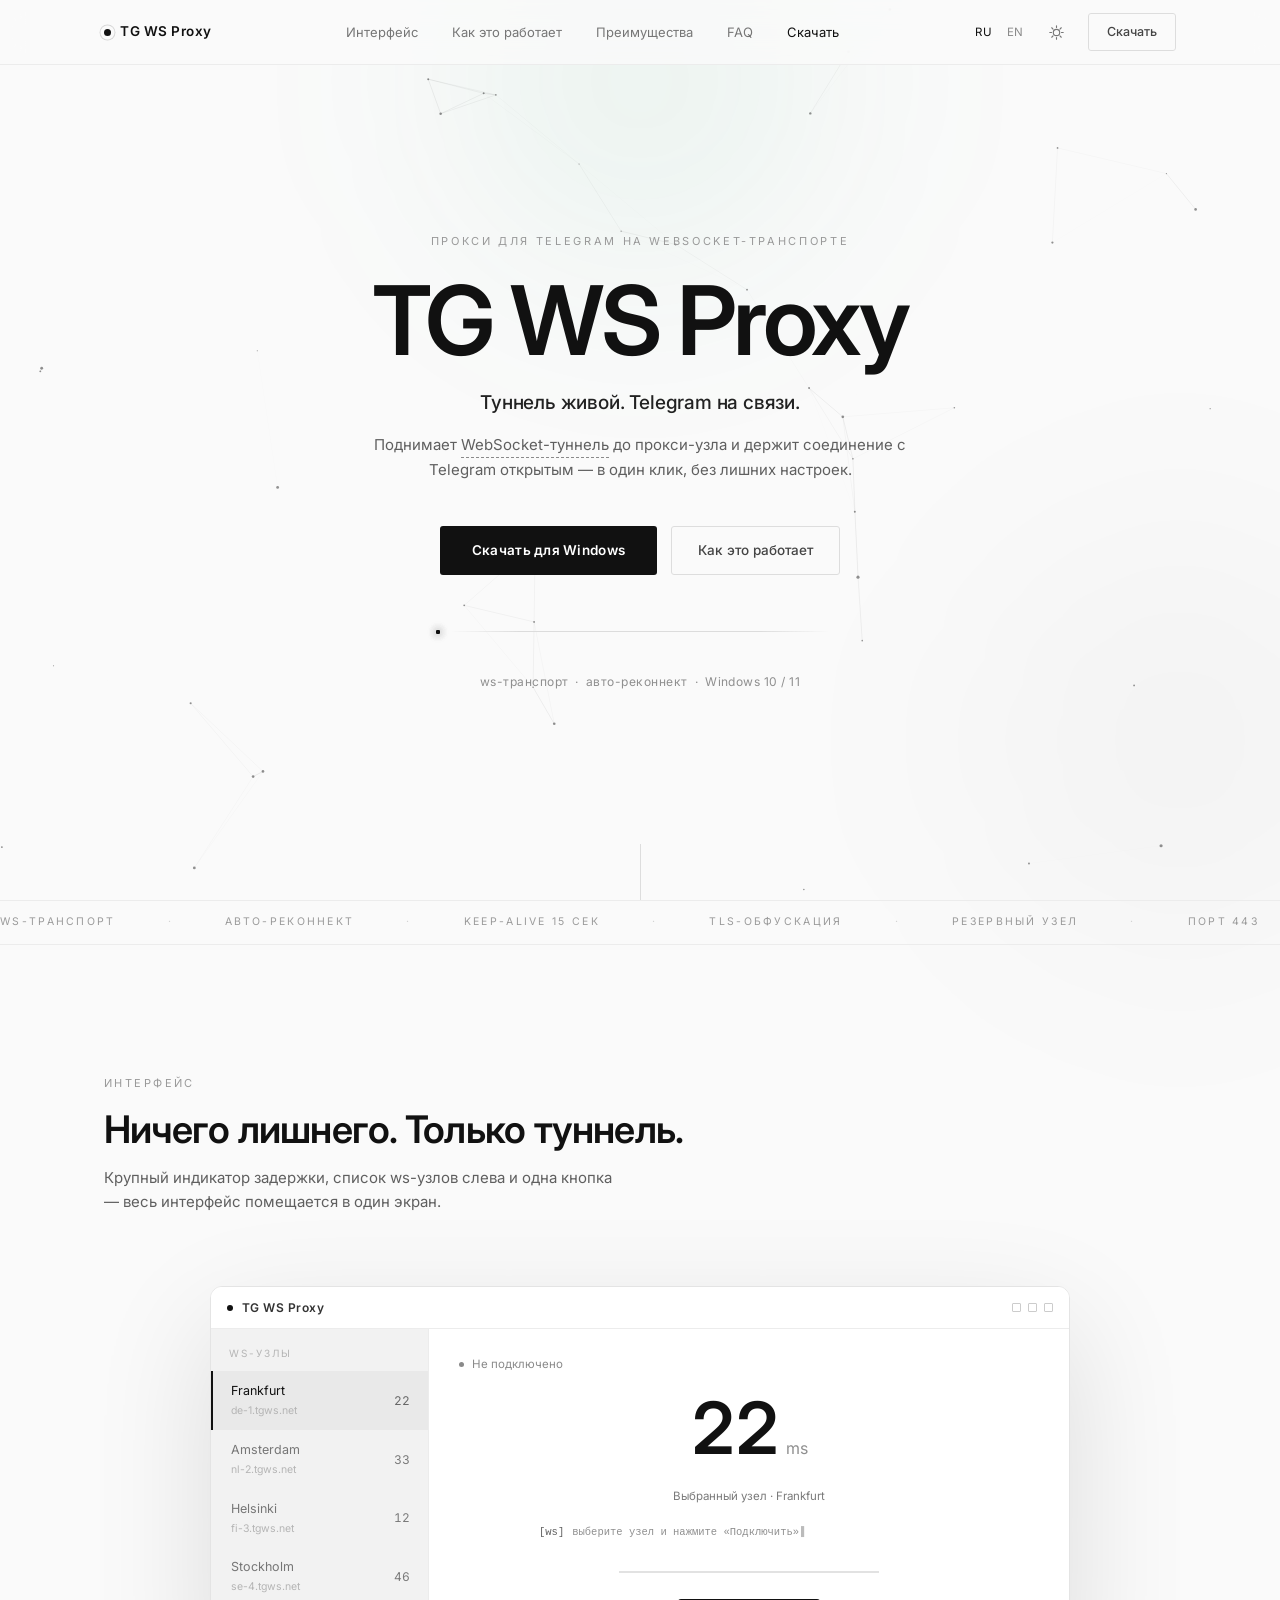
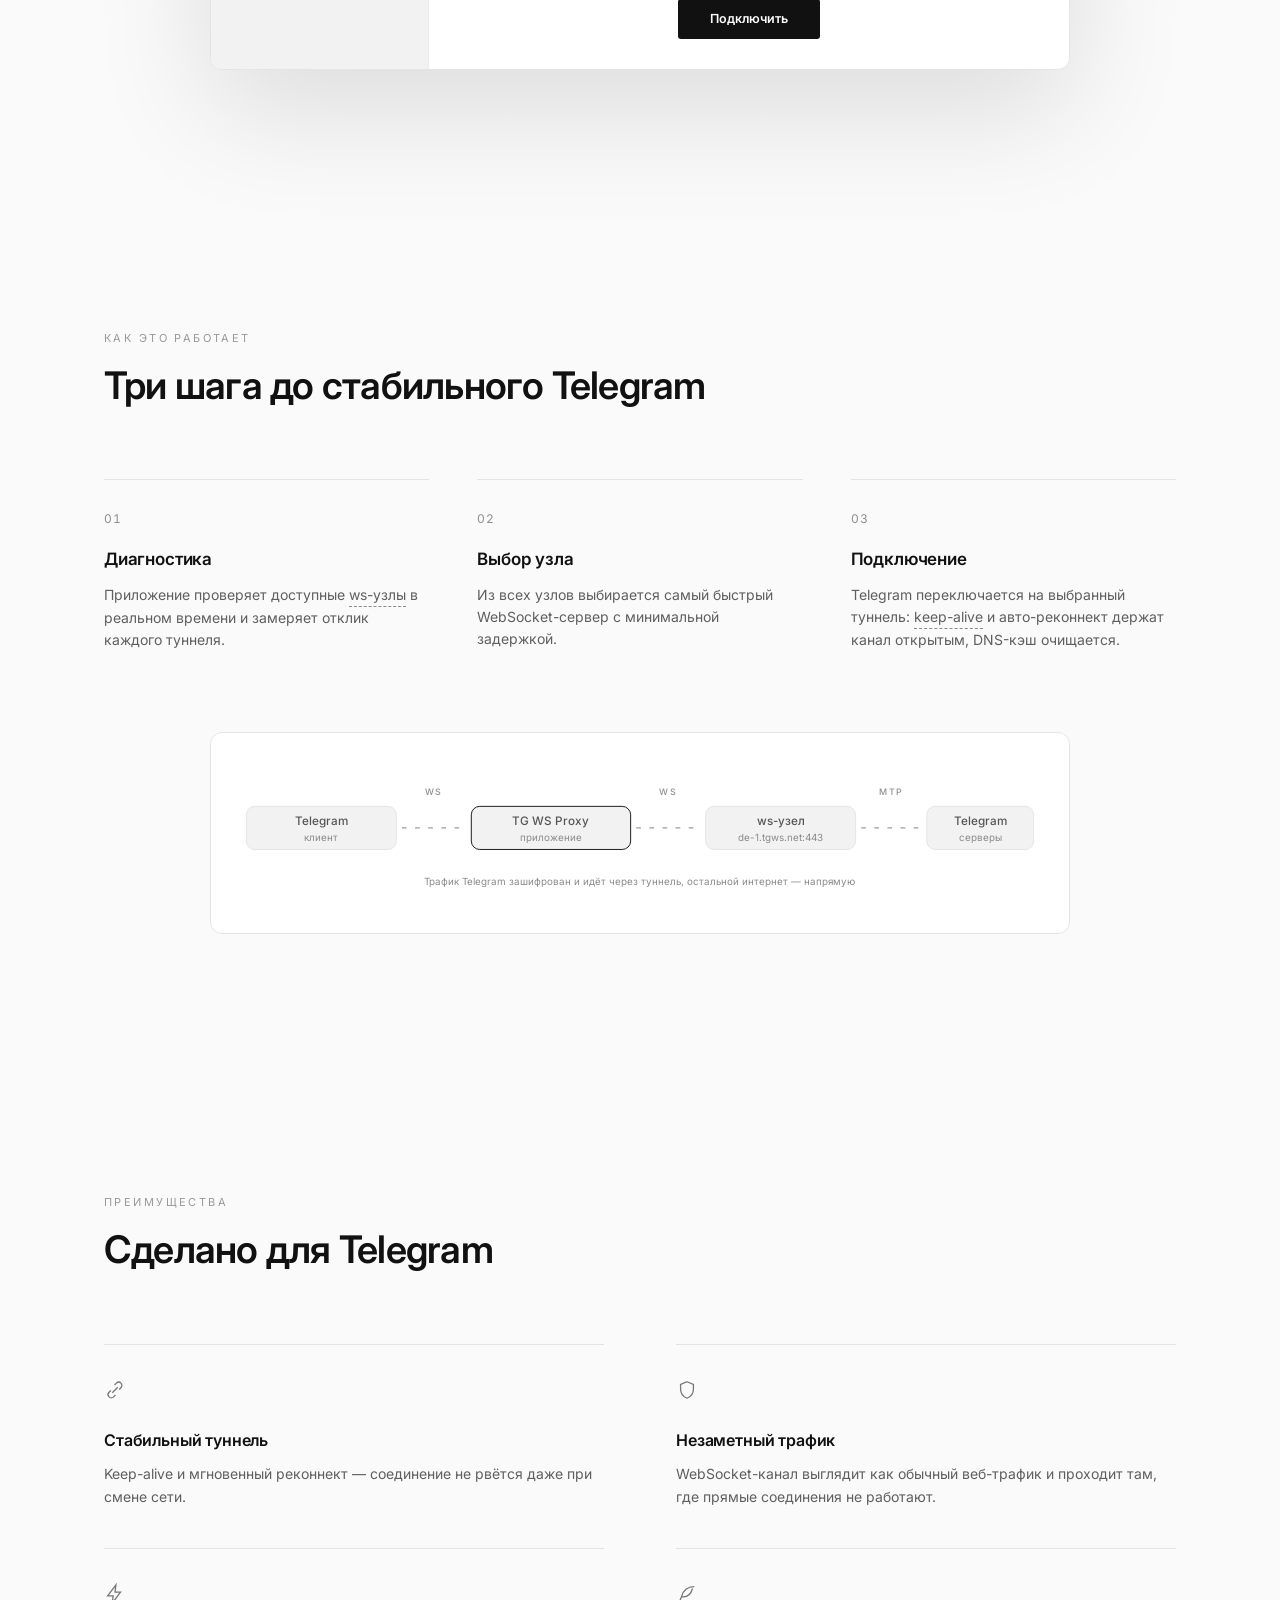
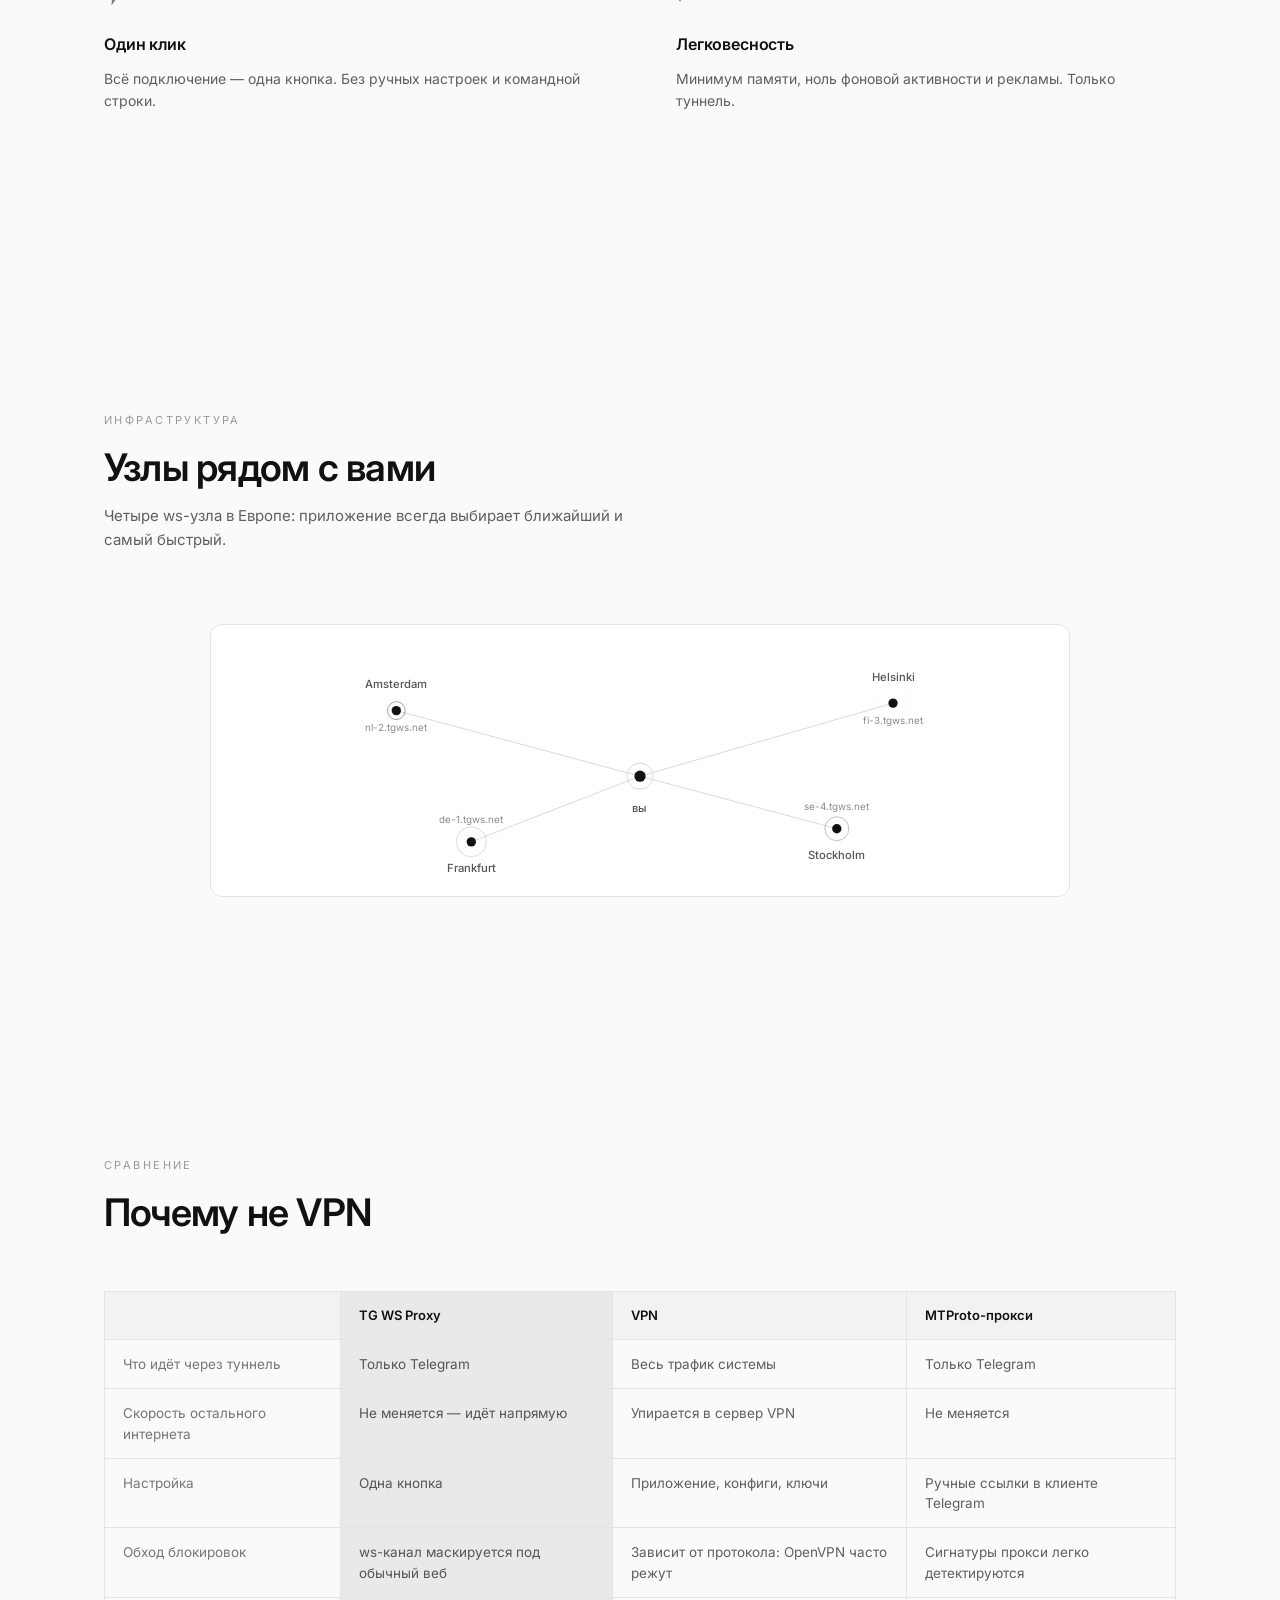
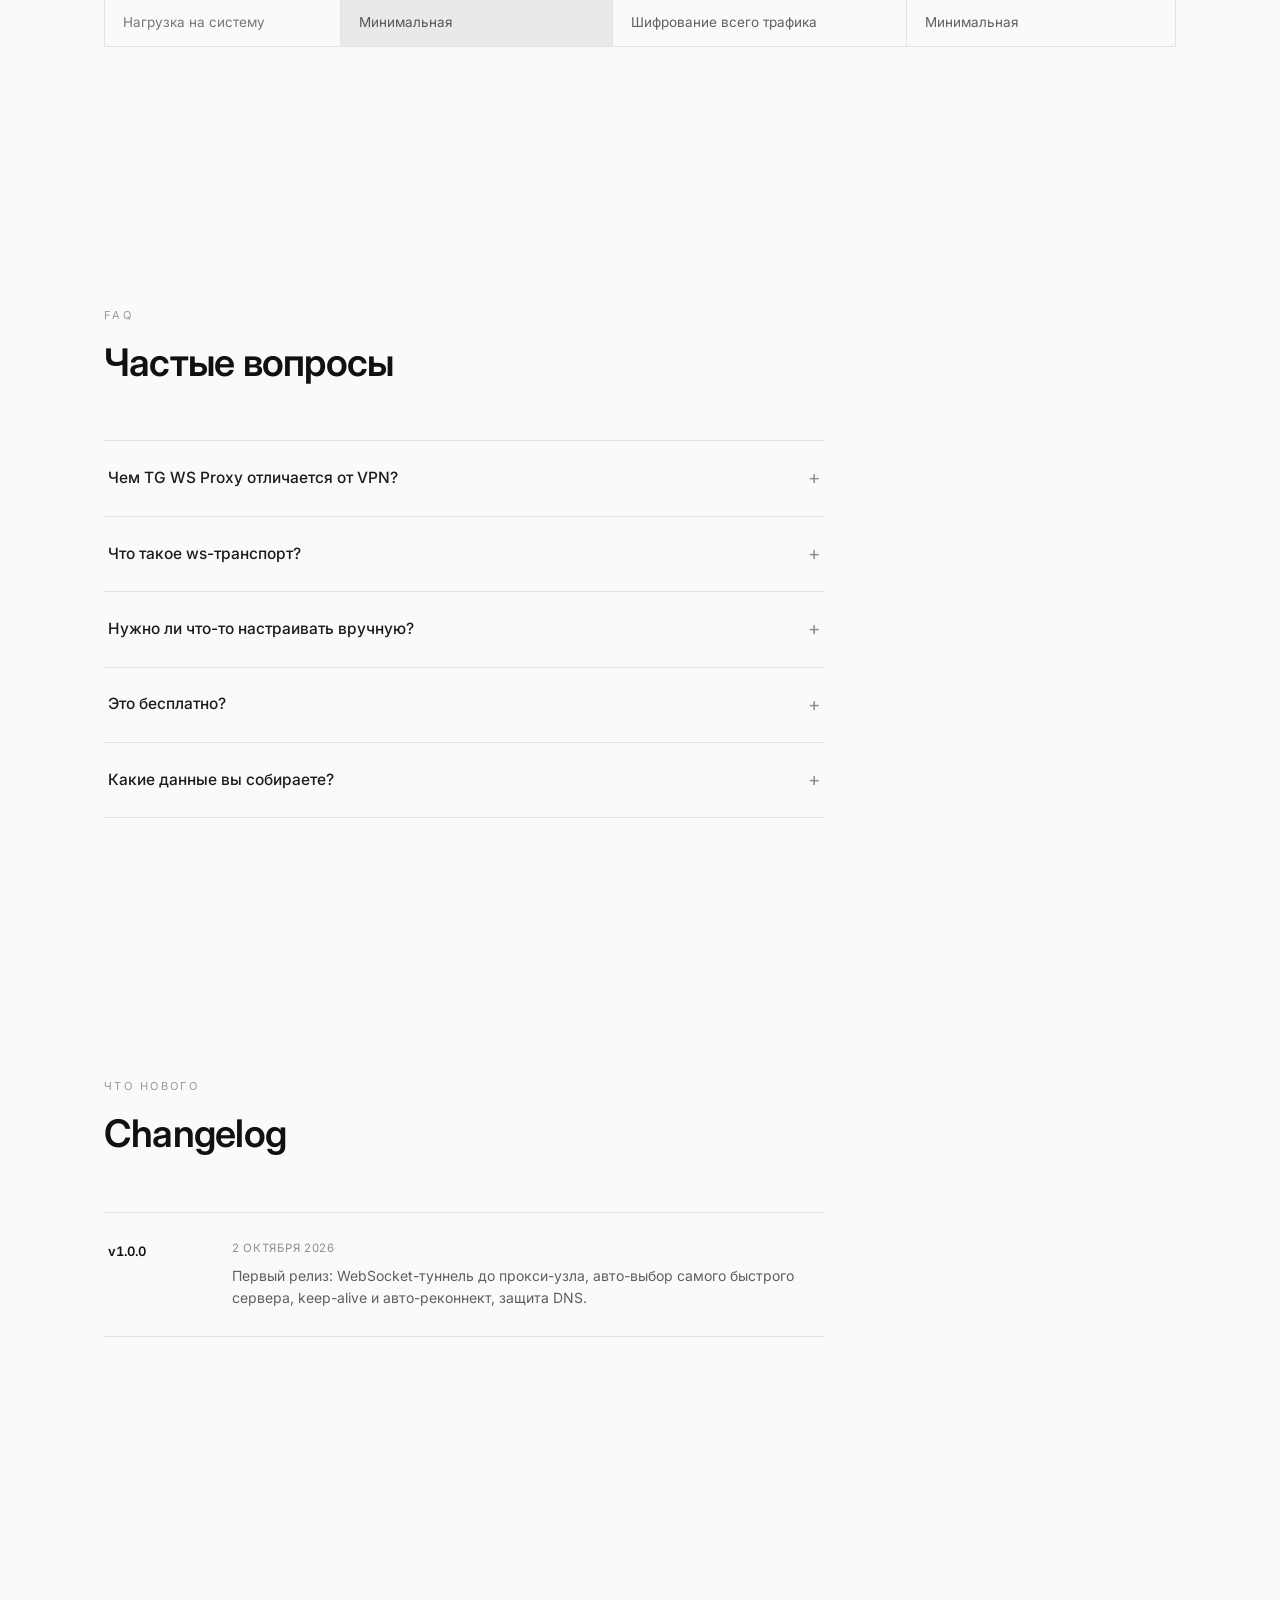
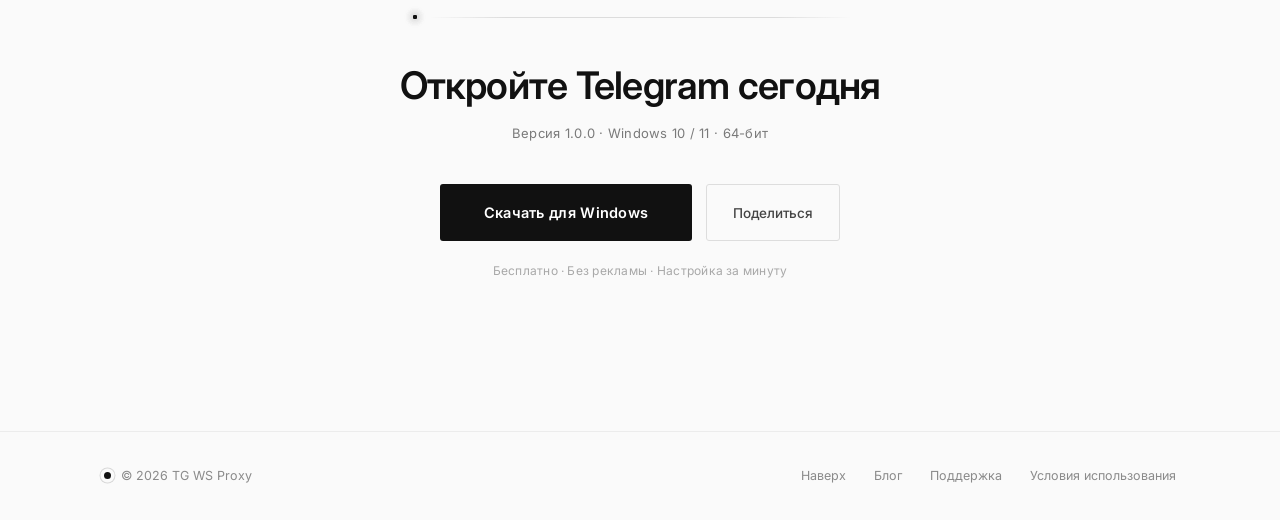
==== index.html @ f6039510 "SEO: верификация Яндекса (yandex-verification)" ====
<!doctype html>
<html lang="ru" data-sw="./sw.js">
<head>
  <meta charset="utf-8">
  <meta name="viewport" content="width=device-width, initial-scale=1">
  <title>TG WS Proxy — Telegram через WebSocket-туннель</title>
  <meta name="description" content="TG WS Proxy подключает Telegram через быстрый WebSocket-туннель: авто-реконнект, TLS-обфускация, без логов и рекламы. Бесплатно. Windows 10/11.">
  <meta name="robots" content="index, follow, max-image-preview:large">
  <meta name="theme-color" content="#000000">
  <meta name="color-scheme" content="dark">
  <!-- Верификация поисковиков: вставьте коды из кабинетов вебмастера и раскомментируйте
       Яндекс    https://webmaster.yandex.ru
       Google    https://search.google.com/search-console
       Bing      https://www.bing.com/webmasters
       Mail.ru   https://webmaster.mail.ru
       Baidu     https://ziyuan.baidu.com
       Naver     https://searchadvisor.naver.com -->
  <meta name="yandex-verification" content="8bb18a4600611eff">
  <!-- <meta name="google-site-verification" content="КОД_GOOGLE"> -->
  <!-- <meta name="msvalidate.01" content="КОД_BING"> -->
  <!-- <meta name="mailru-verification" content="КОД_MAILRU"> -->
  <!-- <meta name="baidu-site-verification" content="КОД_BAIDU"> -->
  <!-- <meta name="naver-site-verification" content="КОД_NAVER"> -->
  <!-- GitHub-репозиторий вида "user/repo" для живого бейджа версии -->
  <meta name="tgws:repo" content="">

  <link rel="canonical" href="https://vehrbyzzzz.github.io/tg-ws-proxy-site/">
  <link rel="alternate" hreflang="ru" href="https://vehrbyzzzz.github.io/tg-ws-proxy-site/">
  <link rel="alternate" hreflang="en" href="https://vehrbyzzzz.github.io/tg-ws-proxy-site/en/">
  <link rel="alternate" hreflang="x-default" href="https://vehrbyzzzz.github.io/tg-ws-proxy-site/">
  <meta property="og:url" content="https://vehrbyzzzz.github.io/tg-ws-proxy-site/">
  <meta property="og:image" content="https://vehrbyzzzz.github.io/tg-ws-proxy-site/og-image.png">

  <meta property="og:type" content="website">
  <meta property="og:site_name" content="TG WS Proxy">
  <meta property="og:title" content="TG WS Proxy — Telegram через WebSocket-туннель">
  <meta property="og:description" content="Поднимает WebSocket-туннель до прокси-узла и держит соединение с Telegram открытым — в один клик, без лишних настроек.">
  <meta property="og:image" content="og-image.png">
  <meta property="og:locale" content="ru_RU">
  <meta name="twitter:card" content="summary_large_image">
  <meta name="twitter:title" content="TG WS Proxy — Telegram через WebSocket-туннель">
  <meta name="twitter:description" content="Стабильный доступ к Telegram через ws-туннель. Один клик, Windows 10/11.">
  <meta name="twitter:image" content="og-image.png">
  <link rel="manifest" href="manifest.webmanifest">

  <script>
  try {
    var t = localStorage.getItem('tgws-theme');
    if (t === 'light' || (!t && matchMedia('(prefers-color-scheme: light)').matches)) {
      document.documentElement.dataset.theme = 'light';
      document.querySelector('meta[name="theme-color"]').setAttribute('content', '#fafafa');
    }
  } catch (e) {}
  </script>

  <script type="application/ld+json">
  {
    "@context": "https://schema.org",
    "@type": "SoftwareApplication",
    "name": "TG WS Proxy",
    "operatingSystem": "Windows 10, Windows 11",
    "applicationCategory": "SecurityApplication",
    "softwareVersion": "1.0.0",
    "description": "Подключает Telegram через быстрый WebSocket-туннель и держит соединение открытым. Один клик, без настроек и рекламы.",
    "offers": { "@type": "Offer", "price": "0", "priceCurrency": "USD" }
  }
  </script>

  <script type="application/ld+json">
  {
    "@context": "https://schema.org",
    "@type": "FAQPage",
    "mainEntity": [
      {
        "@type": "Question",
        "name": "Чем TG WS Proxy отличается от VPN?",
        "acceptedAnswer": { "@type": "Answer", "text": "Проксируется только трафик Telegram — весь остальной интернет идёт напрямую. Это быстрее, легче для системы и не требует прав администратора." }
      },
      {
        "@type": "Question",
        "name": "Что такое ws-транспорт?",
        "acceptedAnswer": { "@type": "Answer", "text": "Telegram общается с прокси через WebSocket — тот же протокол, что и у обычных сайтов. Канал сложно отличить от веб-трафика, поэтому он работает там, где прямые соединения обрываются." }
      },
      {
        "@type": "Question",
        "name": "Нужно ли что-то настраивать вручную?",
        "acceptedAnswer": { "@type": "Answer", "text": "Нет. Приложение само проверяет ws-узлы, выбирает самый быстрый туннель и подключается одной кнопкой." }
      },
      {
        "@type": "Question",
        "name": "Это бесплатно?",
        "acceptedAnswer": { "@type": "Answer", "text": "Да. Версия 1.0.0 полностью бесплатна — без рекламы, подписок и ограничений по трафику." }
      },
      {
        "@type": "Question",
        "name": "Какие данные вы собираете?",
        "acceptedAnswer": { "@type": "Answer", "text": "Никаких. Серверы не ведут логи обращений, а все настройки хранятся только на вашем компьютере." }
      }
    ]
  }
  </script>
  <link rel="icon" type="image/svg+xml" href="favicon.svg">
  <link rel="icon" type="image/png" sizes="32x32" href="favicon-32.png">
  <link rel="apple-touch-icon" href="apple-touch-icon.png">
  <link rel="preconnect" href="https://fonts.googleapis.com">
  <link rel="preconnect" href="https://fonts.gstatic.com" crossorigin>
  <link href="https://fonts.googleapis.com/css2?family=Inter:wght@400;500;600&display=swap" rel="stylesheet">
  <link rel="stylesheet" href="styles.css">
</head>
<body>

  <a class="skip" href="#main">Перейти к содержанию</a>

  <div class="glow glow-a" aria-hidden="true"></div>
  <div class="glow glow-b" aria-hidden="true"></div>
  <canvas class="bg-canvas" id="bg" aria-hidden="true"></canvas>

  <nav class="nav">
    <div class="container nav-inner">
      <a class="logo" href="#top">
        <span class="logo-dot"></span>
        <span>TG WS Proxy</span>
      </a>
      <div class="nav-links">
        <a href="#demo">Интерфейс</a>
        <a href="#how">Как это работает</a>
        <a href="#features">Преимущества</a>
        <a href="#faq">FAQ</a>
        <a href="#download">Скачать</a>
      </div>
      <div class="nav-tools">
        <div class="lang">
          <a href="./" class="active" aria-current="true">RU</a>
          <a href="./en/">EN</a>
        </div>
        <button class="theme-toggle" id="themeToggle" type="button" aria-label="Переключить тему" title="Переключить тему">
          <svg class="icon-sun" width="17" height="17" viewBox="0 0 24 24" fill="none" stroke="currentColor" stroke-width="1.6" stroke-linecap="round">
            <circle cx="12" cy="12" r="4.5"/><path d="M12 2.5v2.5M12 19v2.5M2.5 12H5M19 12h2.5M5.3 5.3l1.8 1.8M16.9 16.9l1.8 1.8M18.7 5.3l-1.8 1.8M7.1 16.9l-1.8 1.8"/>
          </svg>
          <svg class="icon-moon" width="17" height="17" viewBox="0 0 24 24" fill="none" stroke="currentColor" stroke-width="1.6" stroke-linecap="round" stroke-linejoin="round">
            <path d="M20 14.5A8.5 8.5 0 0 1 9.5 4 8.5 8.5 0 1 0 20 14.5z"/>
          </svg>
        </button>
        <a class="btn-ghost nav-cta" href="#download">Скачать</a>
      </div>
    </div>
  </nav>

  <header class="hero" id="top">
    <div class="container">
      <p class="overline">Прокси для Telegram на WebSocket-транспорте</p>
      <h1>TG WS Proxy</h1>
      <p class="slogan">Туннель живой. Telegram на связи.</p>
      <p class="hero-sub">Поднимает <span class="term" tabindex="0" data-tip="Постоянное соединение поверх WebSocket — обычного веб-протокола: трафик неотличим от посещения сайтов.">WebSocket-туннель</span> до прокси-узла и держит соединение с Telegram открытым — в один клик, без лишних настроек.</p>
      <div class="hero-actions">
        <a class="btn-primary" href="#download">Скачать для Windows</a>
        <a class="btn-ghost" href="#how">Как это работает</a>
      </div>
      <span class="tunnel" aria-hidden="true"><i></i><i></i><i></i></span>
      <p class="hero-meta">ws-транспорт&nbsp;&nbsp;·&nbsp;&nbsp;авто-реконнект&nbsp;&nbsp;·&nbsp;&nbsp;Windows 10 / 11</p>
    </div>
    <span class="scroll-cue" aria-hidden="true"></span>
  </header>

  <main id="main">

  <div class="ticker" aria-hidden="true">
    <div class="ticker-track">
      <div class="ticker-group">
        <span>WS-ТРАНСПОРТ</span><span>АВТО-РЕКОННЕКТ</span><span>KEEP-ALIVE 15 СЕК</span><span>TLS-ОБФУСКАЦИЯ</span><span>РЕЗЕРВНЫЙ УЗЕЛ</span><span>ПОРТ 443</span><span>БЕЗ ЛОГОВ</span><span>НОЛЬ РЕКЛАМЫ</span>
      </div>
      <div class="ticker-group">
        <span>WS-ТРАНСПОРТ</span><span>АВТО-РЕКОННЕКТ</span><span>KEEP-ALIVE 15 СЕК</span><span>TLS-ОБФУСКАЦИЯ</span><span>РЕЗЕРВНЫЙ УЗЕЛ</span><span>ПОРТ 443</span><span>БЕЗ ЛОГОВ</span><span>НОЛЬ РЕКЛАМЫ</span>
      </div>
    </div>
  </div>

  <section class="section" id="demo">
    <div class="container">
      <p class="kicker reveal">Интерфейс</p>
      <h2 class="reveal">Ничего лишнего. Только туннель.</h2>
      <p class="section-sub reveal">Крупный индикатор задержки, список ws-узлов слева и одна кнопка — весь интерфейс помещается в один экран.</p>

      <div class="mock reveal" id="mock">
        <div class="mock-tb">
          <span class="mock-dot"></span>
          <span class="mock-name">TG WS Proxy</span>
          <span class="mock-win" aria-hidden="true"><i></i><i></i><i></i></span>
        </div>
        <div class="mock-body">
          <div class="mock-side">
            <div class="mock-label">ws-узлы</div>
            <div class="mock-row active" data-node="Frankfurt" tabindex="0"><span>Frankfurt<small>de-1.tgws.net</small></span><b>21</b></div>
            <div class="mock-row" data-node="Amsterdam" tabindex="0"><span>Amsterdam<small>nl-2.tgws.net</small></span><b>33</b></div>
            <div class="mock-row" data-node="Helsinki" tabindex="0"><span>Helsinki<small>fi-3.tgws.net</small></span><b>14</b></div>
            <div class="mock-row" data-node="Stockholm" tabindex="0"><span>Stockholm<small>se-4.tgws.net</small></span><b>47</b></div>
          </div>
          <div class="mock-main">
            <div class="mock-status offline" id="mockStatus" data-online="Подключено" data-offline="Не подключено" data-connecting="Подключение…"><span class="dot"></span><span id="mockStatusText">Не подключено</span></div>
            <div class="mock-num"><span id="mockNum">—</span><em>ms</em></div>
            <div class="mock-sub" id="mockSub">Выбранный узел · Frankfurt</div>
            <div class="mock-log" id="mockLog"><i class="ws">[ws]</i><span>выберите узел и нажмите «Подключить»</span></div>
            <div class="mock-progress"><i id="mockFill"></i></div>
            <div class="mock-btn" id="mockBtn" role="button" tabindex="0" data-connect="Подключить" data-connecting="Подключение…" data-disconnect="Отключить">Подключить</div>
          </div>
        </div>
      </div>
    </div>
  </section>

  <section class="section" id="how">
    <div class="container">
      <p class="kicker reveal">Как это работает</p>
      <h2 class="reveal">Три шага до стабильного Telegram</h2>
      <div class="steps">
        <div class="step reveal">
          <span class="step-num">01</span>
          <h3>Диагностика</h3>
          <p>Приложение проверяет доступные <span class="term" tabindex="0" data-tip="Прокси-серверы, к которым приложение подключается по WebSocket.">ws-узлы</span> в реальном времени и замеряет отклик каждого туннеля.</p>
        </div>
        <div class="step reveal">
          <span class="step-num">02</span>
          <h3>Выбор узла</h3>
          <p>Из всех узлов выбирается самый быстрый WebSocket-сервер с минимальной задержкой.</p>
        </div>
        <div class="step reveal">
          <span class="step-num">03</span>
          <h3>Подключение</h3>
          <p>Telegram переключается на выбранный туннель: <span class="term" tabindex="0" data-tip="Периодические служебные пакеты, не дающие соединению закрыться на простое.">keep-alive</span> и авто-реконнект держат канал открытым, DNS-кэш очищается.</p>
        </div>
      </div>

      <div class="scheme reveal" role="img" aria-label="Схема: Telegram идёт через приложение и ws-туннель к серверам Telegram">
        <svg viewBox="0 0 860 150" fill="none" xmlns="http://www.w3.org/2000/svg">
          <rect class="box" x="10" y="42" width="160" height="46" rx="9"/>
          <text x="90" y="62" text-anchor="middle">Telegram</text>
          <text class="sub" x="90" y="79" text-anchor="middle">клиент</text>
          <rect class="box box-us" x="250" y="42" width="170" height="46" rx="9"/>
          <text x="335" y="62" text-anchor="middle">TG WS Proxy</text>
          <text class="sub" x="335" y="79" text-anchor="middle">приложение</text>
          <rect class="box" x="500" y="42" width="160" height="46" rx="9"/>
          <text x="580" y="62" text-anchor="middle">ws-узел</text>
          <text class="sub" x="580" y="79" text-anchor="middle">de-1.tgws.net:443</text>
          <rect class="box" x="736" y="42" width="114" height="46" rx="9"/>
          <text x="793" y="62" text-anchor="middle">Telegram</text>
          <text class="sub" x="793" y="79" text-anchor="middle">серверы</text>
          <line class="flow" x1="176" y1="65" x2="244" y2="65"/>
          <line class="flow" x1="426" y1="65" x2="494" y2="65"/>
          <line class="flow" x1="666" y1="65" x2="730" y2="65"/>
          <text class="lbl" x="210" y="30" text-anchor="middle">ws</text>
          <text class="lbl" x="460" y="30" text-anchor="middle">ws</text>
          <text class="lbl" x="698" y="30" text-anchor="middle">mtp</text>
          <text class="sub" x="430" y="126" text-anchor="middle">Трафик Telegram зашифрован и идёт через туннель, остальной интернет — напрямую</text>
        </svg>
      </div>
    </div>
  </section>

  <section class="section" id="features">
    <div class="container">
      <p class="kicker reveal">Преимущества</p>
      <h2 class="reveal">Сделано для Telegram</h2>
      <div class="features">
        <div class="feature reveal">
          <svg width="22" height="22" viewBox="0 0 24 24" fill="none" stroke="currentColor" stroke-width="1.4">
            <path d="M9 15l6-6M7.5 12.5l-2 2a3.5 3.5 0 0 0 5 5l2-2M16.5 11.5l2-2a3.5 3.5 0 0 0-5-5l-2 2"/>
          </svg>
          <h3>Стабильный туннель</h3>
          <p>Keep-alive и мгновенный реконнект — соединение не рвётся даже при смене сети.</p>
        </div>
        <div class="feature reveal">
          <svg width="22" height="22" viewBox="0 0 24 24" fill="none" stroke="currentColor" stroke-width="1.4">
            <path d="M12 3l7 3v5c0 4.5-3 8.5-7 10-4-1.5-7-5.5-7-10V6l7-3z"/>
          </svg>
          <h3>Незаметный трафик</h3>
          <p>WebSocket-канал выглядит как обычный веб-трафик и проходит там, где прямые соединения не работают.</p>
        </div>
        <div class="feature reveal">
          <svg width="22" height="22" viewBox="0 0 24 24" fill="none" stroke="currentColor" stroke-width="1.4">
            <path d="M13 2 4 14h6l-1 8 9-12h-6l1-8z"/>
          </svg>
          <h3>Один клик</h3>
          <p>Всё подключение — одна кнопка. Без ручных настроек и командной строки.</p>
        </div>
        <div class="feature reveal">
          <svg width="22" height="22" viewBox="0 0 24 24" fill="none" stroke="currentColor" stroke-width="1.4">
            <path d="M20 4c-6 0-12 3-14 11l-2 5M6 15c6 1 10-2 12-9"/>
          </svg>
          <h3>Легковесность</h3>
          <p>Минимум памяти, ноль фоновой активности и рекламы. Только туннель.</p>
        </div>
      </div>
    </div>
  </section>

  <section class="section" id="map">
    <div class="container">
      <p class="kicker reveal">Инфраструктура</p>
      <h2 class="reveal">Узлы рядом с вами</h2>
      <p class="section-sub reveal">Четыре ws-узла в Европе: приложение всегда выбирает ближайший и самый быстрый.</p>

      <div class="map-panel reveal" role="img" aria-label="Схема сети: вы в центре, вокруг четыре узла во Франкфурте, Амстердаме, Хельсинки и Стокгольме">
        <svg viewBox="0 0 860 260" fill="none" xmlns="http://www.w3.org/2000/svg">
          <line class="link" x1="430" y1="140" x2="170" y2="70"/>
          <line class="link" x1="430" y1="140" x2="700" y2="62"/>
          <line class="link" x1="430" y1="140" x2="250" y2="210"/>
          <line class="link" x1="430" y1="140" x2="640" y2="196"/>

          <circle class="pulse" cx="170" cy="70" r="8">
            <animate attributeName="r" values="7;20" dur="2.6s" repeatCount="indefinite"/>
            <animate attributeName="opacity" values=".5;0" dur="2.6s" repeatCount="indefinite"/>
          </circle>
          <circle class="node" cx="170" cy="70" r="5"/>
          <circle class="pulse" cx="700" cy="62" r="8">
            <animate attributeName="r" values="7;20" dur="2.6s" begin=".65s" repeatCount="indefinite"/>
            <animate attributeName="opacity" values=".5;0" dur="2.6s" begin=".65s" repeatCount="indefinite"/>
          </circle>
          <circle class="node" cx="700" cy="62" r="5"/>
          <circle class="pulse" cx="250" cy="210" r="8">
            <animate attributeName="r" values="7;20" dur="2.6s" begin="1.3s" repeatCount="indefinite"/>
            <animate attributeName="opacity" values=".5;0" dur="2.6s" begin="1.3s" repeatCount="indefinite"/>
          </circle>
          <circle class="node" cx="250" cy="210" r="5"/>
          <circle class="pulse" cx="640" cy="196" r="8">
            <animate attributeName="r" values="7;20" dur="2.6s" begin="1.95s" repeatCount="indefinite"/>
            <animate attributeName="opacity" values=".5;0" dur="2.6s" begin="1.95s" repeatCount="indefinite"/>
          </circle>
          <circle class="node" cx="640" cy="196" r="5"/>

          <circle class="ring" cx="430" cy="140" r="14"/>
          <circle class="hub" cx="430" cy="140" r="6"/>

          <text x="170" y="46" text-anchor="middle">Amsterdam</text>
          <text class="sub" x="170" y="92" text-anchor="middle">nl-2.tgws.net</text>
          <text x="700" y="38" text-anchor="middle">Helsinki</text>
          <text class="sub" x="700" y="84" text-anchor="middle">fi-3.tgws.net</text>
          <text x="250" y="242" text-anchor="middle">Frankfurt</text>
          <text class="sub" x="250" y="196" text-anchor="middle" transform="translate(0,-6)">de-1.tgws.net</text>
          <text x="640" y="228" text-anchor="middle">Stockholm</text>
          <text class="sub" x="640" y="182" text-anchor="middle" transform="translate(0,-6)">se-4.tgws.net</text>

          <text x="430" y="178" text-anchor="middle">вы</text>
        </svg>
      </div>
    </div>
  </section>

  <section class="section" id="compare">
    <div class="container">
      <p class="kicker reveal">Сравнение</p>
      <h2 class="reveal">Почему не VPN</h2>
      <div class="compare reveal">
        <table>
          <thead>
            <tr>
              <th></th>
              <th class="col-us">TG WS Proxy</th>
              <th>VPN</th>
              <th>MTProto-прокси</th>
            </tr>
          </thead>
          <tbody>
            <tr>
              <td>Что идёт через туннель</td>
              <td class="col-us">Только Telegram</td>
              <td>Весь трафик системы</td>
              <td>Только Telegram</td>
            </tr>
            <tr>
              <td>Скорость остального интернета</td>
              <td class="col-us">Не меняется — идёт напрямую</td>
              <td>Упирается в сервер VPN</td>
              <td>Не меняется</td>
            </tr>
            <tr>
              <td>Настройка</td>
              <td class="col-us">Одна кнопка</td>
              <td>Приложение, конфиги, ключи</td>
              <td>Ручные ссылки в клиенте Telegram</td>
            </tr>
            <tr>
              <td>Обход блокировок</td>
              <td class="col-us">ws-канал маскируется под обычный веб</td>
              <td>Зависит от протокола: OpenVPN часто режут</td>
              <td>Сигнатуры прокси легко детектируются</td>
            </tr>
            <tr>
              <td>Нагрузка на систему</td>
              <td class="col-us">Минимальная</td>
              <td>Шифрование всего трафика</td>
              <td>Минимальная</td>
            </tr>
          </tbody>
        </table>
      </div>
    </div>
  </section>

  <section class="section" id="faq">
    <div class="container">
      <p class="kicker reveal">FAQ</p>
      <h2 class="reveal">Частые вопросы</h2>
      <div class="faq-list reveal">
        <details class="faq-item">
          <summary>Чем TG WS Proxy отличается от VPN?</summary>
          <p>Проксируется только трафик Telegram — весь остальной интернет идёт напрямую. Это быстрее, легче для системы и не требует прав администратора.</p>
        </details>
        <details class="faq-item">
          <summary>Что такое ws-транспорт?</summary>
          <p>Telegram общается с прокси через WebSocket — тот же протокол, что и у обычных сайтов. Канал сложно отличить от веб-трафика, поэтому он работает там, где прямые соединения обрываются.</p>
        </details>
        <details class="faq-item">
          <summary>Нужно ли что-то настраивать вручную?</summary>
          <p>Нет. Приложение само проверяет ws-узлы, выбирает самый быстрый туннель и подключается одной кнопкой.</p>
        </details>
        <details class="faq-item">
          <summary>Это бесплатно?</summary>
          <p>Да. Версия 1.0.0 полностью бесплатна — без рекламы, подписок и ограничений по трафику.</p>
        </details>
        <details class="faq-item">
          <summary>Какие данные вы собираете?</summary>
          <p>Никаких. Серверы не ведут логи обращений, а все настройки хранятся только на вашем компьютере.</p>
        </details>
      </div>
    </div>
  </section>

  <section class="section" id="changelog">
    <div class="container">
      <p class="kicker reveal">Что нового</p>
      <h2 class="reveal">Changelog</h2>
      <div class="changelog reveal">
        <div class="cl-item">
          <div class="cl-ver">v1.0.0</div>
          <div class="cl-body">
            <div class="cl-date">2 октября 2026</div>
            <p>Первый релиз: WebSocket-туннель до прокси-узла, авто-выбор самого быстрого сервера, keep-alive и авто-реконнект, защита DNS.</p>
          </div>
        </div>
      </div>
    </div>
  </section>

  <section class="section download" id="download">
    <div class="container">
      <span class="tunnel tunnel-dl" aria-hidden="true"><i></i><i></i><i></i></span>
      <h2 class="reveal">Откройте Telegram сегодня</h2>
      <p class="dl-meta reveal" id="dlMeta">Версия 1.0.0 · Windows 10 / 11 · 64-бит</p>
      <!-- TODO: замените href на ссылку вашего релиза .exe -->
      <div class="dl-actions reveal">
        <a class="btn-primary btn-big" href="#" download>Скачать для Windows</a>
        <button class="btn-ghost btn-big" id="shareBtn" type="button">Поделиться</button>
      </div>
      <p class="dl-note reveal">Бесплатно · Без рекламы · Настройка за минуту</p>
    </div>
  </section>

  </main>

  <footer class="footer">
    <div class="container footer-inner">
      <span class="footer-brand"><span class="logo-dot"></span>© 2026 TG WS Proxy</span>
      <div class="footer-links">
        <a href="#top">Наверх</a>
        <a href="blog/">Блог</a>
        <a href="support.html">Поддержка</a>
        <a href="terms.html">Условия использования</a>
      </div>
    </div>
  </footer>

  <a class="mobile-cta" id="mobileCta" href="#download">Скачать TG WS Proxy</a>

  <button class="to-top" id="toTop" type="button" aria-label="Наверх">
    <svg width="16" height="16" viewBox="0 0 24 24" fill="none" stroke="currentColor" stroke-width="1.6" stroke-linecap="round" stroke-linejoin="round">
      <path d="M12 19V5M5 12l7-7 7 7"/>
    </svg>
  </button>

  <script src="app.js"></script>
</body>
</html>
---- styles.css ----
/* TG WS Proxy — сайт. Минимализм, тёмная и светлая темы. */

:root {
  --bg: #000000;
  --panel: #0a0a0a;
  --panel-2: #111111;
  --mock-bg: #050505;
  --line: #1a1a1a;
  --line-soft: #141414;
  --border: #1e1e1e;

  --text: #ffffff;
  --text-2: #a3a3a3;
  --text-3: #8a8a8a;
  --text-4: #5c5c5c;
  --text-5: #444444;
  --muted: #9a9a9a;
  --faint: #666666;
  --dim: #565656;
  --soft: #6d6d6d;
  --ghost: #cccccc;
  --bright: #e8e8e8;
  --name: #dcdcdc;
  --num: #b9b9b9;
  --tiny: #3f3f3f;
  --tick: #4d4d4d;
  --tick-dot: #262626;
  --faq-q: #eaeaea;

  --btn-bg: #ffffff;
  --btn-bg-hover: #dedede;
  --btn-text: #000000;
  --btn-border: #242424;
  --btn-border-hover: #3d3d3d;
  --btn-glow: rgba(255, 255, 255, .13);

  --accent: #3ecf8e;
  --accent-soft: rgba(62, 207, 142, .35);

  --nav-bg: rgba(0, 0, 0, .72);
  --ring: #303030;
  --win-border: #3a3a3a;
  --cue: #2a2a2a;
  --tunnel: #2c2c2c;
  --packet: #ffffff;
  --packet-glow: rgba(255, 255, 255, .9);
  --log-cursor: #3a3a3a;

  --glow-green: rgba(62, 207, 142, .07);
  --glow-white: rgba(255, 255, 255, .045);
  --mock-shadow: 0 40px 120px rgba(0, 0, 0, .55);
  --cta-shadow: 0 10px 30px rgba(0, 0, 0, .35);

  --scroll: #1f1f1f;
  --scroll-hover: #333333;

  --sel-bg: #ffffff;
  --sel-text: #000000;

  --font: "Inter", "Segoe UI", system-ui, -apple-system, sans-serif;
}

html[data-theme="light"] {
  --bg: #fafafa;
  --panel: #f2f2f2;
  --panel-2: #e9e9e9;
  --mock-bg: #ffffff;
  --line: #e2e2e2;
  --line-soft: #ececec;
  --border: #e4e4e4;

  --text: #111111;
  --text-2: #555555;
  --text-3: #5f5f5f;
  --text-4: #8a8a8a;
  --text-5: #a8a8a8;
  --muted: #767676;
  --faint: #999999;
  --dim: #8f8f8f;
  --soft: #7a7a7a;
  --ghost: #444444;
  --bright: #222222;
  --name: #333333;
  --num: #666666;
  --tiny: #b5b5b5;
  --tick: #9a9a9a;
  --tick-dot: #d2d2d2;
  --faq-q: #1c1c1c;

  --btn-bg: #111111;
  --btn-bg-hover: #333333;
  --btn-text: #ffffff;
  --btn-border: #dddddd;
  --btn-border-hover: #bbbbbb;
  --btn-glow: rgba(0, 0, 0, .18);

  --accent: #1f9d64;
  --accent-soft: rgba(31, 157, 100, .3);

  --nav-bg: rgba(250, 250, 250, .8);
  --ring: #d8d8d8;
  --win-border: #cccccc;
  --cue: #dddddd;
  --tunnel: #dcdcdc;
  --packet: #111111;
  --packet-glow: rgba(0, 0, 0, .45);
  --log-cursor: #bbbbbb;

  --glow-green: rgba(31, 157, 100, .09);
  --glow-white: rgba(0, 0, 0, .035);
  --mock-shadow: 0 40px 120px rgba(0, 0, 0, .12);
  --cta-shadow: 0 10px 30px rgba(0, 0, 0, .18);

  --scroll: #d9d9d9;
  --scroll-hover: #bbbbbb;

  --sel-bg: #111111;
  --sel-text: #ffffff;
}

* { margin: 0; padding: 0; box-sizing: border-box; }

html { scroll-behavior: smooth; }

body {
  font-family: var(--font);
  background: var(--bg);
  color: var(--text);
  font-size: 15px;
  line-height: 1.6;
  -webkit-font-smoothing: antialiased;
}

::selection { background: var(--sel-bg); color: var(--sel-text); }

a { color: inherit; text-decoration: none; }
a:focus-visible, button:focus-visible, summary:focus-visible { outline: 1px solid var(--text); outline-offset: 3px; }

.container { max-width: 1120px; margin: 0 auto; padding: 0 24px; }

/* ---------- навигация ---------- */

.nav {
  position: fixed;
  top: 0; left: 0; right: 0;
  z-index: 100;
  background: var(--nav-bg);
  backdrop-filter: blur(12px);
  -webkit-backdrop-filter: blur(12px);
  border-bottom: 1px solid var(--line-soft);
}

.nav-inner {
  height: 64px;
  display: flex;
  align-items: center;
  justify-content: space-between;
  gap: 24px;
}

.logo {
  display: flex;
  align-items: center;
  gap: 9px;
  font-size: 13.5px;
  font-weight: 600;
  letter-spacing: .04em;
}

.logo-dot {
  width: 7px; height: 7px;
  border-radius: 50%;
  background: var(--text);
  box-shadow: 0 0 0 3.5px var(--bg), 0 0 0 4.5px var(--ring);
}

.nav-links { display: flex; gap: 34px; }

.nav-links a {
  font-size: 13px;
  color: var(--muted);
  transition: color .15s;
}
.nav-links a:hover { color: var(--text); }

.nav-tools { display: flex; align-items: center; gap: 14px; }

.lang { display: flex; gap: 10px; }

.lang a {
  font-size: 11.5px;
  letter-spacing: .06em;
  color: var(--text-4);
  padding: 4px 2px;
  transition: color .15s;
}
.lang a:hover { color: var(--text); }
.lang a.active { color: var(--text); }

.theme-toggle {
  background: none;
  border: 0;
  cursor: pointer;
  color: var(--muted);
  width: 34px; height: 34px;
  display: flex;
  align-items: center;
  justify-content: center;
  border-radius: 6px;
  transition: color .15s;
  padding: 0;
}
.theme-toggle:hover { color: var(--text); }
html[data-theme="light"] .icon-moon { display: none; }
html:not([data-theme="light"]) .icon-sun { display: none; }

/* ---------- кнопки ---------- */

.btn-primary {
  display: inline-block;
  background: var(--btn-bg);
  color: var(--btn-text);
  font-size: 13.5px;
  font-weight: 600;
  letter-spacing: .02em;
  padding: 14px 32px;
  border-radius: 3px;
  transition: background .15s, transform .06s, box-shadow .35s;
}
.btn-primary:hover { background: var(--btn-bg-hover); box-shadow: 0 0 30px var(--btn-glow); }
.btn-primary:active { transform: scale(.99); }

.btn-big { padding: 17px 44px; font-size: 14.5px; }

.btn-ghost {
  display: inline-block;
  font-size: 13.5px;
  font-weight: 500;
  color: var(--ghost);
  padding: 13px 26px;
  border: 1px solid var(--btn-border);
  border-radius: 3px;
  background: none;
  font-family: inherit;
  cursor: pointer;
  transition: border-color .15s, color .15s;
}
.btn-ghost:hover { border-color: var(--btn-border-hover); color: var(--text); }

.nav-cta { padding: 8px 18px; font-size: 12.5px; }

/* ---------- hero ---------- */

.hero {
  min-height: 100vh;
  display: flex;
  align-items: center;
  justify-content: center;
  text-align: center;
  position: relative;
  padding: 64px 0 40px;
}

.overline {
  font-size: 11px;
  text-transform: uppercase;
  letter-spacing: .24em;
  color: var(--faint);
}

.hero h1 {
  margin-top: 22px;
  font-size: clamp(52px, 9vw, 96px);
  font-weight: 600;
  letter-spacing: -.035em;
  line-height: 1.02;
}

.slogan {
  margin-top: 18px;
  font-size: 19px;
  font-weight: 500;
  color: var(--bright);
  letter-spacing: -.01em;
}

.hero-sub {
  margin: 14px auto 0;
  max-width: 540px;
  font-size: 15px;
  color: var(--text-3);
}

.hero-actions {
  margin-top: 44px;
  display: flex;
  gap: 14px;
  justify-content: center;
  flex-wrap: wrap;
}

.hero-meta {
  margin-top: 40px;
  font-size: 12px;
  color: var(--dim);
  letter-spacing: .04em;
}

.scroll-cue {
  position: absolute;
  bottom: 0;
  left: 50%;
  width: 1px;
  height: 56px;
  background: var(--cue);
  transform-origin: top;
  animation: cue 2.4s ease-in-out infinite;
}

@keyframes cue {
  0%, 100% { transform: scaleY(1); opacity: .4; }
  50% { transform: scaleY(.55); opacity: 1; }
}

/* ---------- секции ---------- */

.section { padding: 130px 0; }

.kicker {
  font-size: 11px;
  text-transform: uppercase;
  letter-spacing: .22em;
  color: var(--faint);
}

.section h2 {
  margin-top: 16px;
  font-size: clamp(28px, 4vw, 38px);
  font-weight: 600;
  letter-spacing: -.02em;
  line-height: 1.15;
}

.section-sub {
  margin-top: 14px;
  max-width: 520px;
  font-size: 15px;
  color: var(--text-3);
}

/* ---------- макет приложения ---------- */

.mock {
  margin: 72px auto 0;
  width: min(860px, 100%);
  border: 1px solid var(--border);
  border-radius: 12px;
  background: var(--mock-bg);
  overflow: hidden;
  box-shadow: var(--mock-shadow);
}

.mock-tb {
  height: 42px;
  display: flex;
  align-items: center;
  padding: 0 16px;
  border-bottom: 1px solid var(--line-soft);
  background: var(--mock-bg);
}

.mock-dot {
  width: 6px; height: 6px;
  border-radius: 50%;
  background: var(--text);
}

.mock-name {
  margin-left: 9px;
  font-size: 12px;
  font-weight: 600;
  letter-spacing: .04em;
  color: var(--name);
}

.mock-win { margin-left: auto; display: flex; gap: 7px; }

.mock-win i {
  width: 9px; height: 9px;
  border: 1px solid var(--win-border);
  border-radius: 1px;
}

.mock-body { display: flex; min-height: 340px; }

.mock-side {
  flex: 0 0 218px;
  background: var(--panel);
  border-right: 1px solid var(--line-soft);
  padding: 16px 0;
}

.mock-label {
  font-size: 10px;
  text-transform: uppercase;
  letter-spacing: .2em;
  color: var(--tiny);
  padding: 0 18px 10px;
}

.mock-row {
  display: flex;
  align-items: center;
  justify-content: space-between;
  padding: 10px 18px;
  border-left: 2px solid transparent;
  font-size: 12.5px;
  color: var(--muted);
}

.mock-row small {
  display: block;
  font-size: 10.5px;
  color: var(--tiny);
  margin-top: 2px;
}

.mock-row b {
  font-weight: 400;
  font-size: 12px;
  color: var(--soft);
  font-variant-numeric: tabular-nums;
}

.mock-row.active {
  background: var(--panel-2);
  border-left-color: var(--text);
  color: var(--text);
}
.mock-row.active b { color: var(--num); }

.mock-main {
  flex: 1;
  display: flex;
  flex-direction: column;
  align-items: center;
  padding: 26px 30px 30px;
}

.mock-status {
  display: flex;
  align-items: center;
  gap: 8px;
  font-size: 11.5px;
  color: var(--accent);
  align-self: flex-start;
}

.mock-status .dot {
  width: 5px; height: 5px;
  border-radius: 50%;
  background: var(--accent);
  animation: status-pulse 2.4s ease-out infinite;
}

@keyframes status-pulse {
  0% { box-shadow: 0 0 0 0 var(--accent-soft); }
  70%, 100% { box-shadow: 0 0 0 6px rgba(0, 0, 0, 0); }
}

.mock-num {
  margin: auto 0;
  display: flex;
  align-items: baseline;
  gap: 8px;
}

.mock-num span {
  font-size: 72px;
  font-weight: 600;
  letter-spacing: -.03em;
  line-height: 1;
  font-variant-numeric: tabular-nums;
}

.mock-num em {
  font-style: normal;
  font-size: 16px;
  color: var(--dim);
}

.mock-sub { font-size: 11.5px; color: var(--soft); margin-top: 4px; }

.mock-log {
  margin-top: 20px;
  width: min(420px, 100%);
  font-family: ui-monospace, "SF Mono", "Cascadia Mono", Consolas, monospace;
  font-size: 10.5px;
  line-height: 1.5;
  color: var(--dim);
  white-space: nowrap;
  overflow: hidden;
  text-align: left;
}

.mock-log i { font-style: normal; margin-right: 8px; }
.mock-log i.ws { color: var(--text-3); }
.mock-log i.ok { color: var(--accent); }

.mock-log::after {
  content: "▌";
  margin-left: 2px;
  color: var(--log-cursor);
  animation: blink 1.15s infinite;
}

@keyframes blink {
  0%, 49% { opacity: 1; }
  50%, 100% { opacity: 0; }
}

.mock-progress {
  width: 260px;
  height: 2px;
  background: var(--line);
  margin: 30px 0 26px;
}

.mock-progress i {
  display: block;
  height: 100%;
  width: 0;
  background: var(--packet);
  transition: width 2.4s linear, opacity .6s;
}

.mock-btn {
  height: 40px;
  line-height: 40px;
  padding: 0 32px;
  background: var(--btn-bg);
  color: var(--btn-text);
  font-size: 12.5px;
  font-weight: 600;
  border-radius: 3px;
}

/* ---------- как это работает ---------- */

.steps {
  margin-top: 72px;
  display: grid;
  grid-template-columns: repeat(3, 1fr);
  gap: 48px;
}

.step { border-top: 1px solid var(--border); padding-top: 26px; }

.step-num {
  font-size: 12px;
  color: var(--dim);
  font-variant-numeric: tabular-nums;
  letter-spacing: .08em;
}

.step h3 {
  margin: 16px 0 10px;
  font-size: 17px;
  font-weight: 600;
  letter-spacing: -.01em;
}

.step p { font-size: 14px; color: var(--text-3); }

/* ---------- преимущества ---------- */

.features {
  margin-top: 72px;
  display: grid;
  grid-template-columns: repeat(2, 1fr);
  column-gap: 72px;
}

.feature {
  border-top: 1px solid var(--border);
  padding: 34px 0 40px;
  color: var(--muted);
  transition: transform .3s ease;
}

.feature:hover { transform: translateY(-3px); }
.feature svg { transition: color .3s; }
.feature:hover svg { color: var(--text); }

.feature h3 {
  margin: 20px 0 10px;
  font-size: 16px;
  font-weight: 600;
  color: var(--text);
  letter-spacing: -.01em;
}

.feature p { font-size: 14px; color: var(--text-3); }

/* ---------- changelog ---------- */

.changelog {
  margin-top: 56px;
  border-top: 1px solid var(--border);
  max-width: 720px;
}

.cl-item {
  display: flex;
  gap: 40px;
  padding: 26px 4px;
  border-bottom: 1px solid var(--border);
}

.cl-ver {
  flex: 0 0 84px;
  font-size: 13px;
  font-weight: 600;
  color: var(--text);
  font-variant-numeric: tabular-nums;
  padding-top: 2px;
}

.cl-date {
  font-size: 11.5px;
  color: var(--dim);
  letter-spacing: .06em;
  text-transform: uppercase;
  margin-bottom: 8px;
}

.cl-body p { font-size: 14px; color: var(--text-3); }

/* ---------- FAQ ---------- */

.faq-list {
  margin-top: 56px;
  border-top: 1px solid var(--border);
  max-width: 720px;
}

.faq-item { border-bottom: 1px solid var(--border); }

.faq-item summary {
  list-style: none;
  cursor: pointer;
  display: flex;
  align-items: center;
  justify-content: space-between;
  gap: 24px;
  padding: 22px 4px;
  font-size: 15.5px;
  font-weight: 500;
  color: var(--faq-q);
  transition: color .15s;
}

.faq-item summary::-webkit-details-marker { display: none; }
.faq-item summary:hover { color: var(--text); }

.faq-item summary::after {
  content: "+";
  flex: 0 0 auto;
  font-size: 19px;
  font-weight: 400;
  color: var(--dim);
  transition: transform .25s ease, color .15s;
}

.faq-item[open] summary::after { transform: rotate(45deg); color: var(--text); }

.faq-item p {
  padding: 0 4px 24px;
  max-width: 620px;
  font-size: 14px;
  color: var(--text-3);
}

/* ---------- скачать ---------- */

.download { text-align: center; padding: 150px 0; }

.dl-meta { margin-top: 16px; font-size: 13px; color: var(--soft); letter-spacing: .02em; }

.dl-actions {
  margin-top: 40px;
  display: flex;
  gap: 14px;
  justify-content: center;
  flex-wrap: wrap;
}

.dl-note { margin-top: 20px; font-size: 12px; color: var(--text-5); letter-spacing: .02em; }

/* ---------- футер ---------- */

.footer { border-top: 1px solid var(--line-soft); }

.footer-inner {
  height: 88px;
  display: flex;
  align-items: center;
  justify-content: space-between;
  gap: 24px;
}

.footer-brand {
  display: flex;
  align-items: center;
  gap: 10px;
  font-size: 12.5px;
  color: var(--text-4);
}

.footer-links { display: flex; gap: 28px; }

.footer-links a {
  font-size: 12.5px;
  color: var(--text-4);
  transition: color .15s;
}
.footer-links a:hover { color: var(--text); }

/* ---------- туннель с пакетами ---------- */

.tunnel {
  position: relative;
  display: block;
  width: min(420px, 70%);
  height: 1px;
  margin: 56px auto 0;
  background: linear-gradient(90deg, transparent, var(--tunnel) 18%, var(--tunnel) 82%, transparent);
}

.tunnel i {
  position: absolute;
  top: -1.5px;
  left: -4%;
  width: 4px; height: 4px;
  border-radius: 50%;
  background: var(--packet);
  box-shadow: 0 0 10px var(--packet-glow);
  animation: packet 3.4s linear infinite;
}

.tunnel i:nth-child(2) { animation-delay: 1.15s; }
.tunnel i:nth-child(3) { animation-delay: 2.3s; animation-duration: 3.8s; }

@keyframes packet {
  0% { left: -4%; opacity: 0; }
  10% { opacity: 1; }
  90% { opacity: 1; }
  100% { left: 104%; opacity: 0; }
}

.tunnel-dl { margin: 0 auto 46px; }

/* ---------- бегущая строка ---------- */

.ticker {
  overflow: hidden;
  border-top: 1px solid var(--line-soft);
  border-bottom: 1px solid var(--line-soft);
  padding: 13px 0;
}

.ticker-track {
  display: flex;
  width: max-content;
  animation: marquee 30s linear infinite;
}

.ticker-group {
  display: flex;
  gap: 52px;
  padding-right: 52px;
}

.ticker-group span {
  font-size: 10.5px;
  letter-spacing: .22em;
  color: var(--tick);
  white-space: nowrap;
}

.ticker-group span::after {
  content: "·";
  margin-left: 52px;
  color: var(--tick-dot);
}

@keyframes marquee {
  to { transform: translateX(-50%); }
}

/* ---------- фон: живая сеть и свечение ---------- */

.bg-canvas {
  position: fixed;
  inset: 0;
  z-index: 0;
  pointer-events: none;
}

.glow {
  position: fixed;
  z-index: 0;
  border-radius: 50%;
  filter: blur(90px);
  pointer-events: none;
}

.glow-a {
  width: 640px; height: 640px;
  top: -240px; left: 50%; margin-left: -320px;
  background: radial-gradient(circle, var(--glow-green), transparent 62%);
  animation: drift-a 18s ease-in-out infinite alternate;
}

.glow-b {
  width: 720px; height: 720px;
  right: -260px; bottom: -200px;
  background: radial-gradient(circle, var(--glow-white), transparent 62%);
  animation: drift-b 24s ease-in-out infinite alternate;
}

@keyframes drift-a {
  from { transform: translate(0, 0) scale(1); }
  to { transform: translate(70px, 60px) scale(1.14); }
}

@keyframes drift-b {
  from { transform: translate(0, 0) scale(1); }
  to { transform: translate(-80px, -60px) scale(1.1); }
}

.section, .footer, .ticker, .hero { position: relative; z-index: 1; }

/* ---------- мобильная кнопка скачивания ---------- */

.mobile-cta {
  display: none;
  position: fixed;
  left: 16px; right: 16px; bottom: calc(16px + env(safe-area-inset-bottom));
  z-index: 90;
  height: 48px;
  line-height: 48px;
  text-align: center;
  background: var(--btn-bg);
  color: var(--btn-text);
  font-size: 13.5px;
  font-weight: 600;
  border-radius: 6px;
  box-shadow: var(--cta-shadow);
  transform: translateY(80px);
  opacity: 0;
  pointer-events: none;
  transition: transform .3s ease, opacity .3s ease;
}

.mobile-cta.visible { transform: none; opacity: 1; pointer-events: auto; }

/* ---------- скроллспай ---------- */

.nav-links a.active { color: var(--text); }

/* ---------- скип-линк ---------- */

.skip {
  position: fixed;
  top: -60px; left: 16px;
  z-index: 200;
  background: var(--btn-bg);
  color: var(--btn-text);
  padding: 10px 18px;
  border-radius: 4px;
  font-size: 13px;
  font-weight: 600;
  transition: top .2s;
}
.skip:focus { top: 12px; }

/* ---------- тултипы терминов ---------- */

.term {
  position: relative;
  display: inline-block;
  cursor: help;
  border-bottom: 1px dashed var(--text-4);
}

.term::after {
  content: attr(data-tip);
  position: absolute;
  bottom: calc(100% + 10px);
  left: 50%;
  transform: translateX(-50%) translateY(4px);
  width: max-content;
  max-width: 260px;
  padding: 9px 13px;
  background: var(--panel-2);
  color: var(--text-2);
  border: 1px solid var(--border);
  border-radius: 6px;
  font-size: 12px;
  line-height: 1.45;
  white-space: normal;
  text-align: left;
  opacity: 0;
  pointer-events: none;
  transition: opacity .2s ease, transform .2s ease;
  z-index: 50;
  box-shadow: 0 12px 30px rgba(0, 0, 0, .25);
}

.term:hover::after, .term:focus::after {
  opacity: 1;
  transform: translateX(-50%) translateY(0);
}

/* ---------- схема трафика ---------- */

.scheme {
  margin: 80px auto 0;
  width: min(860px, 100%);
  border: 1px solid var(--border);
  border-radius: 12px;
  background: var(--mock-bg);
  padding: 34px 26px 26px;
}

.scheme svg { width: 100%; height: auto; display: block; }

.scheme text {
  fill: var(--text-2);
  font-family: var(--font);
  font-size: 12.5px;
  font-weight: 500;
}

.scheme .sub { fill: var(--text-4); font-size: 10.5px; font-weight: 400; }
.scheme .lbl { fill: var(--dim); font-size: 9.5px; letter-spacing: .14em; text-transform: uppercase; }

.scheme .box { fill: var(--panel); stroke: var(--border); }
.scheme .box-us { stroke: var(--text); }

.scheme .flow {
  stroke: var(--packet);
  stroke-opacity: .55;
  stroke-dasharray: 5 9;
  animation: dashmove 1.1s linear infinite;
}

@keyframes dashmove {
  to { stroke-dashoffset: -14; }
}

/* ---------- карта узлов ---------- */

.map-panel {
  margin: 72px auto 0;
  width: min(860px, 100%);
  border: 1px solid var(--border);
  border-radius: 12px;
  background: var(--mock-bg);
  padding: 20px 26px 8px;
}

.map-panel svg { width: 100%; height: auto; display: block; }

.map-panel .link { stroke: var(--ring); stroke-width: 1; }

.map-panel .hub { fill: var(--packet); }
.map-panel .ring { fill: none; stroke: var(--ring); }
.map-panel .node { fill: var(--packet); }
.map-panel .pulse { fill: none; stroke: var(--packet); opacity: .5; }

.map-panel text { fill: var(--text-2); font-family: var(--font); font-size: 12px; font-weight: 500; }
.map-panel .sub { fill: var(--text-4); font-size: 10.5px; font-weight: 400; }

/* ---------- таблица сравнения ---------- */

.compare { margin-top: 56px; overflow-x: auto; }

.compare table {
  width: 100%;
  border-collapse: collapse;
  min-width: 680px;
}

.compare th, .compare td {
  border: 1px solid var(--border);
  padding: 14px 18px;
  text-align: left;
  font-size: 13.5px;
  line-height: 1.5;
  color: var(--text-3);
  vertical-align: top;
}

.compare thead th {
  font-size: 13px;
  font-weight: 600;
  color: var(--text);
  background: var(--panel);
}

.compare td:first-child, .compare th:first-child {
  color: var(--muted);
  font-weight: 400;
  width: 22%;
}

.compare .col-us { background: var(--panel-2); color: var(--text-2); }
.compare thead .col-us { color: var(--text); }

/* ---------- кнопка «наверх» ---------- */

.to-top {
  position: fixed;
  right: 24px; bottom: 24px;
  z-index: 90;
  width: 40px; height: 40px;
  display: flex;
  align-items: center;
  justify-content: center;
  border: 1px solid var(--border);
  border-radius: 50%;
  background: var(--panel);
  color: var(--muted);
  cursor: pointer;
  opacity: 0;
  transform: translateY(12px);
  pointer-events: none;
  transition: opacity .3s ease, transform .3s ease, color .15s, border-color .15s;
  padding: 0;
}

.to-top.visible { opacity: 1; transform: none; pointer-events: auto; }
.to-top:hover { color: var(--text); border-color: var(--btn-border-hover); }

/* ---------- состояния интерактивного демо ---------- */

.mock-status.offline { color: var(--text-4); }
.mock-status.offline .dot { background: var(--text-4); animation: none; }

.mock-btn {
  cursor: pointer;
  transition: background .15s, opacity .2s;
}
.mock-btn:hover { background: var(--btn-bg-hover); }
.mock-btn.busy { opacity: .65; pointer-events: none; }

/* ---------- документные страницы ---------- */

.doc {
  position: relative;
  z-index: 1;
  padding: 150px 24px 110px;
  max-width: 760px;
  margin: 0 auto;
}

.doc h1 {
  margin-top: 14px;
  font-size: clamp(30px, 5vw, 40px);
  font-weight: 600;
  letter-spacing: -.02em;
  line-height: 1.15;
}

.doc h2 { margin: 40px 0 4px; font-size: 19px; font-weight: 600; letter-spacing: -.01em; }

.doc p, .doc li { color: var(--text-3); font-size: 15px; margin-top: 12px; }

.doc ul { padding-left: 20px; }

.doc a { color: var(--text); text-decoration: underline; text-underline-offset: 3px; }

.doc .card {
  border: 1px solid var(--border);
  border-radius: 10px;
  padding: 22px 26px;
  margin-top: 28px;
  background: var(--panel);
}

.doc .card p { margin-top: 0; }

/* ---------- блог ---------- */

.post-list { margin-top: 40px; border-top: 1px solid var(--border); }

.post-item {
  display: block;
  border-bottom: 1px solid var(--border);
  padding: 26px 4px;
  transition: transform .3s ease;
}

.post-item:hover { transform: translateX(4px); }

.post-item .p-date {
  font-size: 11.5px;
  color: var(--dim);
  letter-spacing: .06em;
  text-transform: uppercase;
  margin-bottom: 8px;
}

.post-item h2 {
  font-size: 18px;
  font-weight: 600;
  color: var(--text);
  letter-spacing: -.01em;
  margin: 0 0 8px;
}

.post-item p { font-size: 14px; color: var(--text-3); margin: 0; max-width: 620px; }

.doc .back { font-size: 13px; color: var(--muted); }
.doc .back:hover { color: var(--text); }

/* ---------- 404 ---------- */

.nf {
  position: relative;
  z-index: 1;
  min-height: 100vh;
  display: flex;
  flex-direction: column;
  align-items: center;
  justify-content: center;
  text-align: center;
  padding: 24px;
}

.nf-code {
  font-size: clamp(90px, 20vw, 150px);
  font-weight: 600;
  letter-spacing: -.03em;
  line-height: 1;
}

.nf p { margin-top: 16px; color: var(--text-3); }

.nf .btn-primary { margin-top: 34px; }

/* ---------- появление при скролле ---------- */

.reveal {
  opacity: 0;
  transform: translateY(18px);
  transition: opacity .7s ease, transform .7s ease;
}
.reveal.visible { opacity: 1; transform: none; }

/* ---------- скроллбар ---------- */

html { scrollbar-width: thin; scrollbar-color: var(--scroll) var(--bg); }

::-webkit-scrollbar { width: 10px; }
::-webkit-scrollbar-track { background: var(--bg); }
::-webkit-scrollbar-thumb {
  background: var(--scroll);
  border-radius: 5px;
  border: 2px solid var(--bg);
}
::-webkit-scrollbar-thumb:hover { background: var(--scroll-hover); }

@media (prefers-reduced-motion: reduce) {
  html { scroll-behavior: auto; }
  .reveal { opacity: 1; transform: none; transition: none; }
  .scroll-cue { animation: none; }
  .mock-progress i { transition: none; }
  .tunnel i { animation: none; opacity: 0; }
  .ticker-track { animation: none; }
  .glow-a, .glow-b { animation: none; }
  .bg-canvas { display: none; }
  .mock-status .dot, .mock-log::after { animation: none; }
}

/* ---------- адаптив ---------- */

@media (max-width: 900px) {
  .nav-links { display: none; }
  .steps { grid-template-columns: 1fr; gap: 36px; }
  .features { grid-template-columns: 1fr; }
  .mock-side { flex-basis: 168px; }
  .section { padding: 96px 0; }
}

@media (max-width: 560px) {
  .mock-side { display: none; }
  .mock-num span { font-size: 56px; }
  .footer-inner { height: auto; padding: 28px 0; flex-direction: column; }
  .mobile-cta { display: block; }
  .lang { display: none; }
  .to-top { display: none; }
}
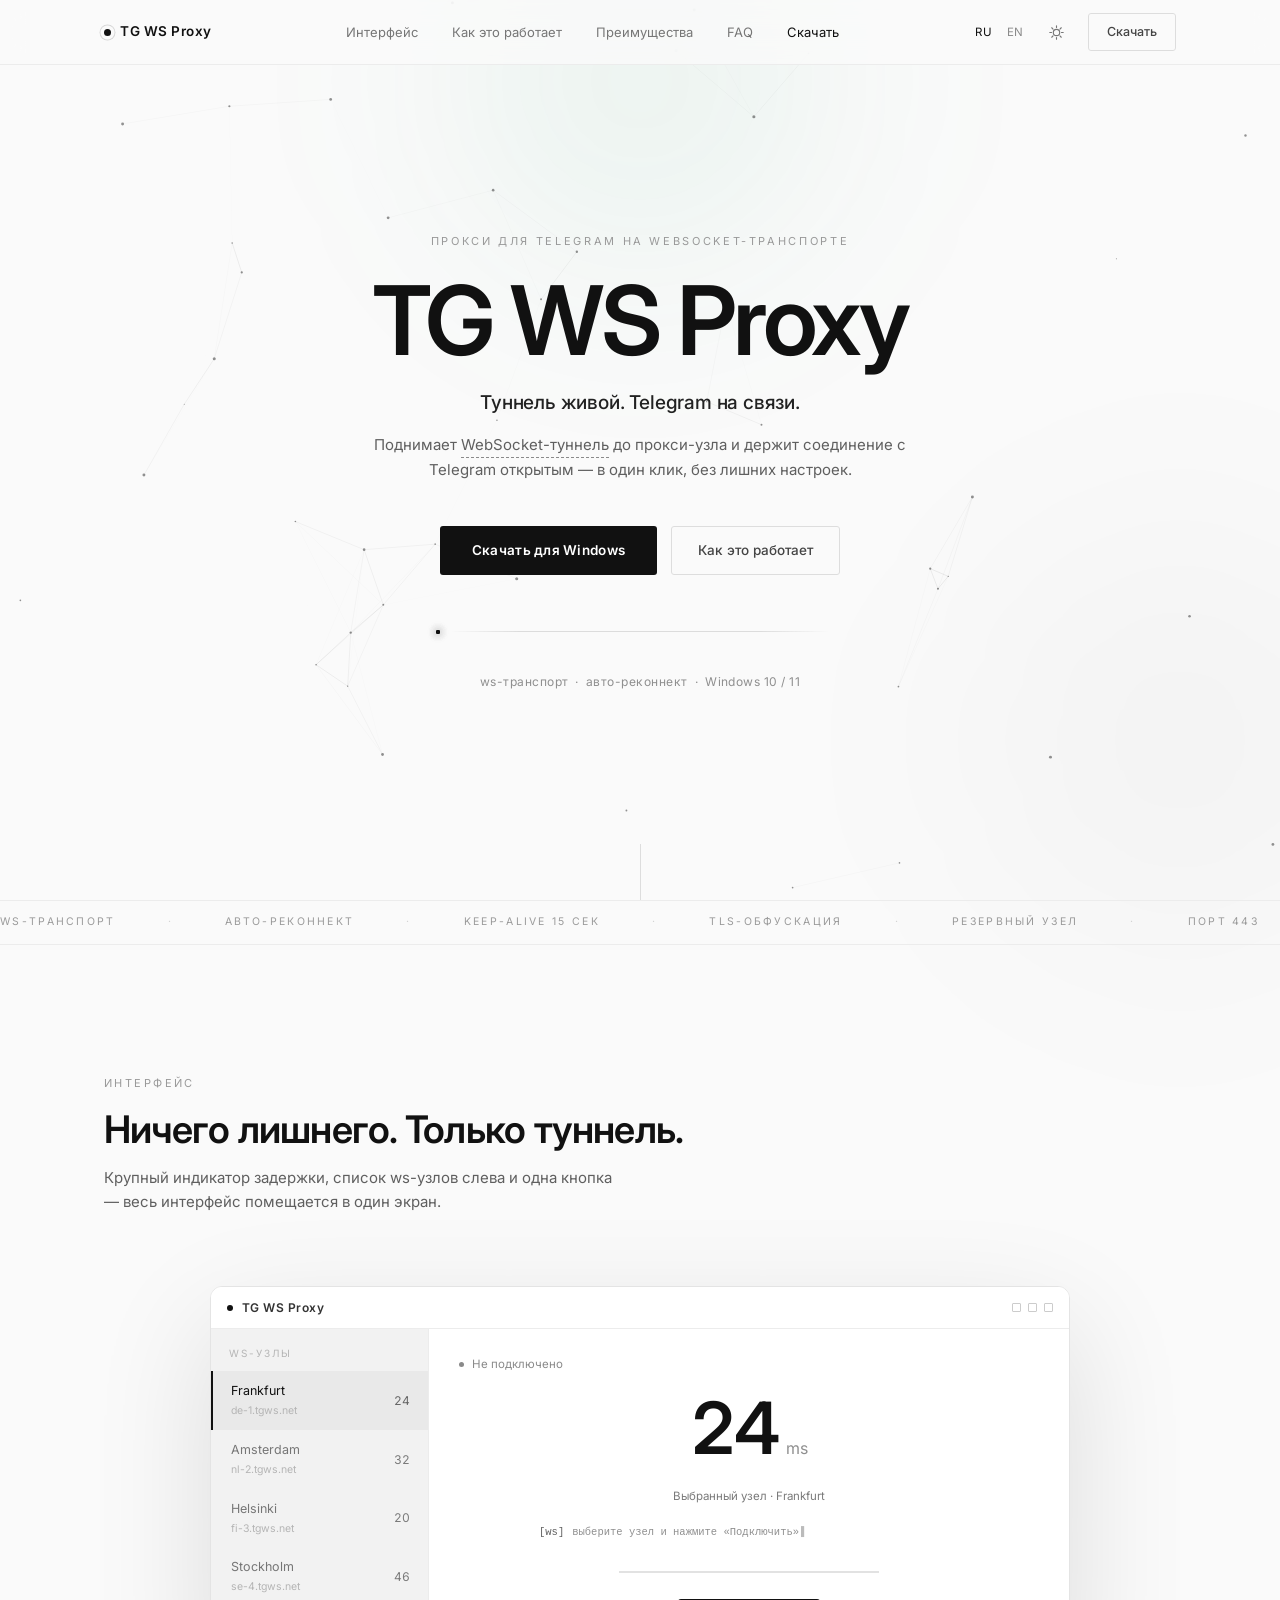
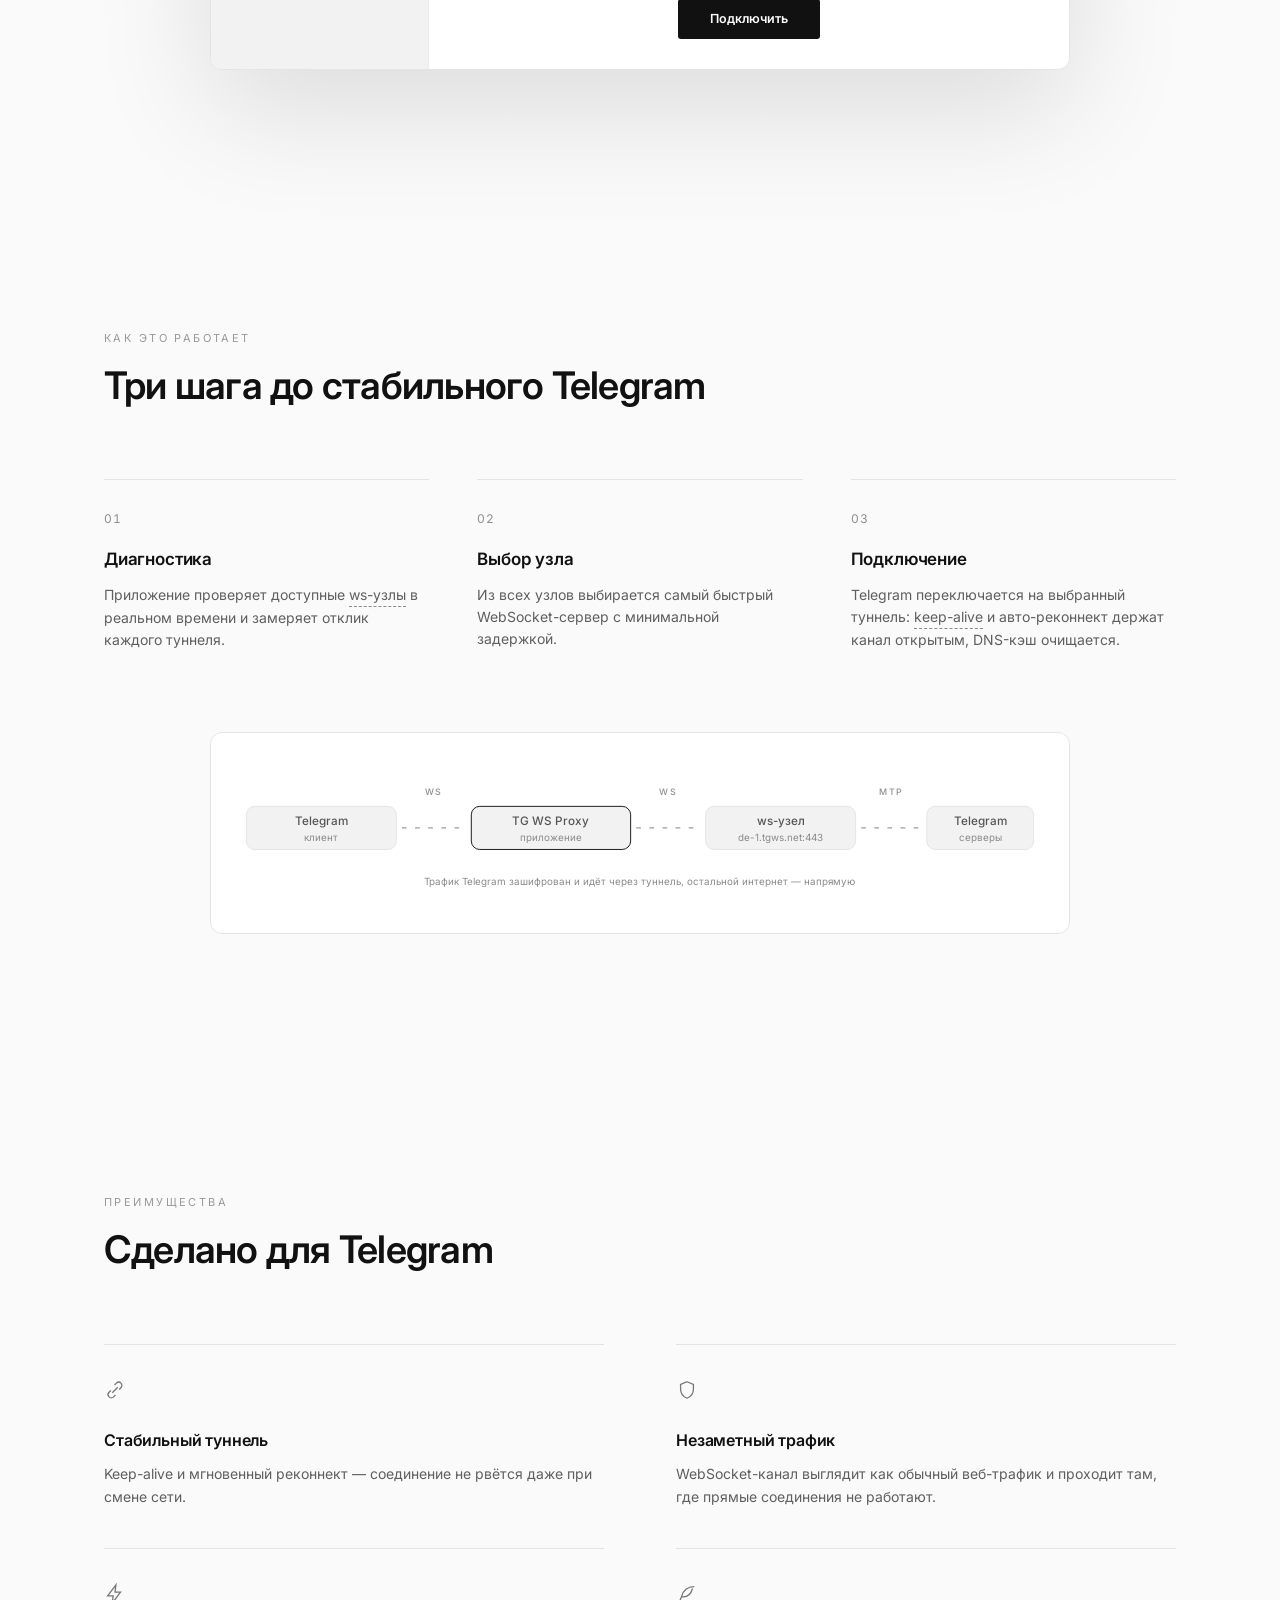
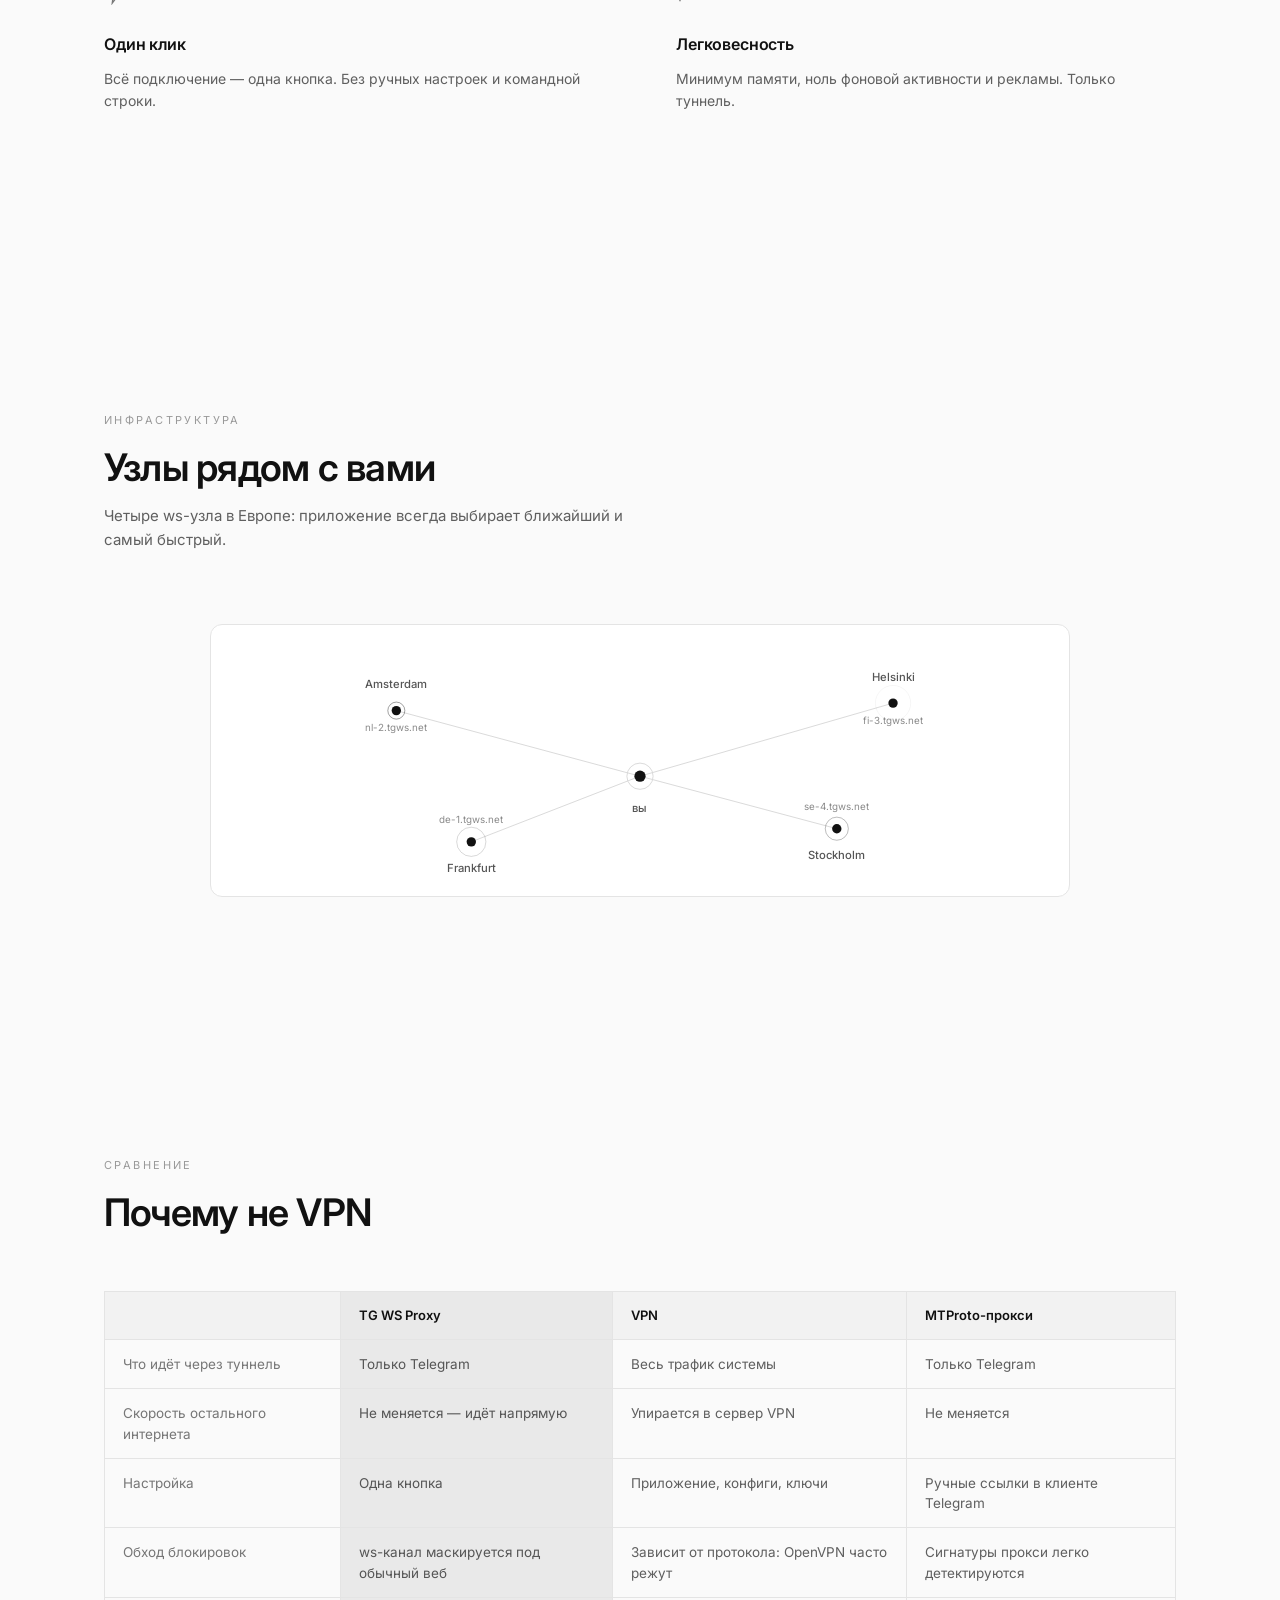
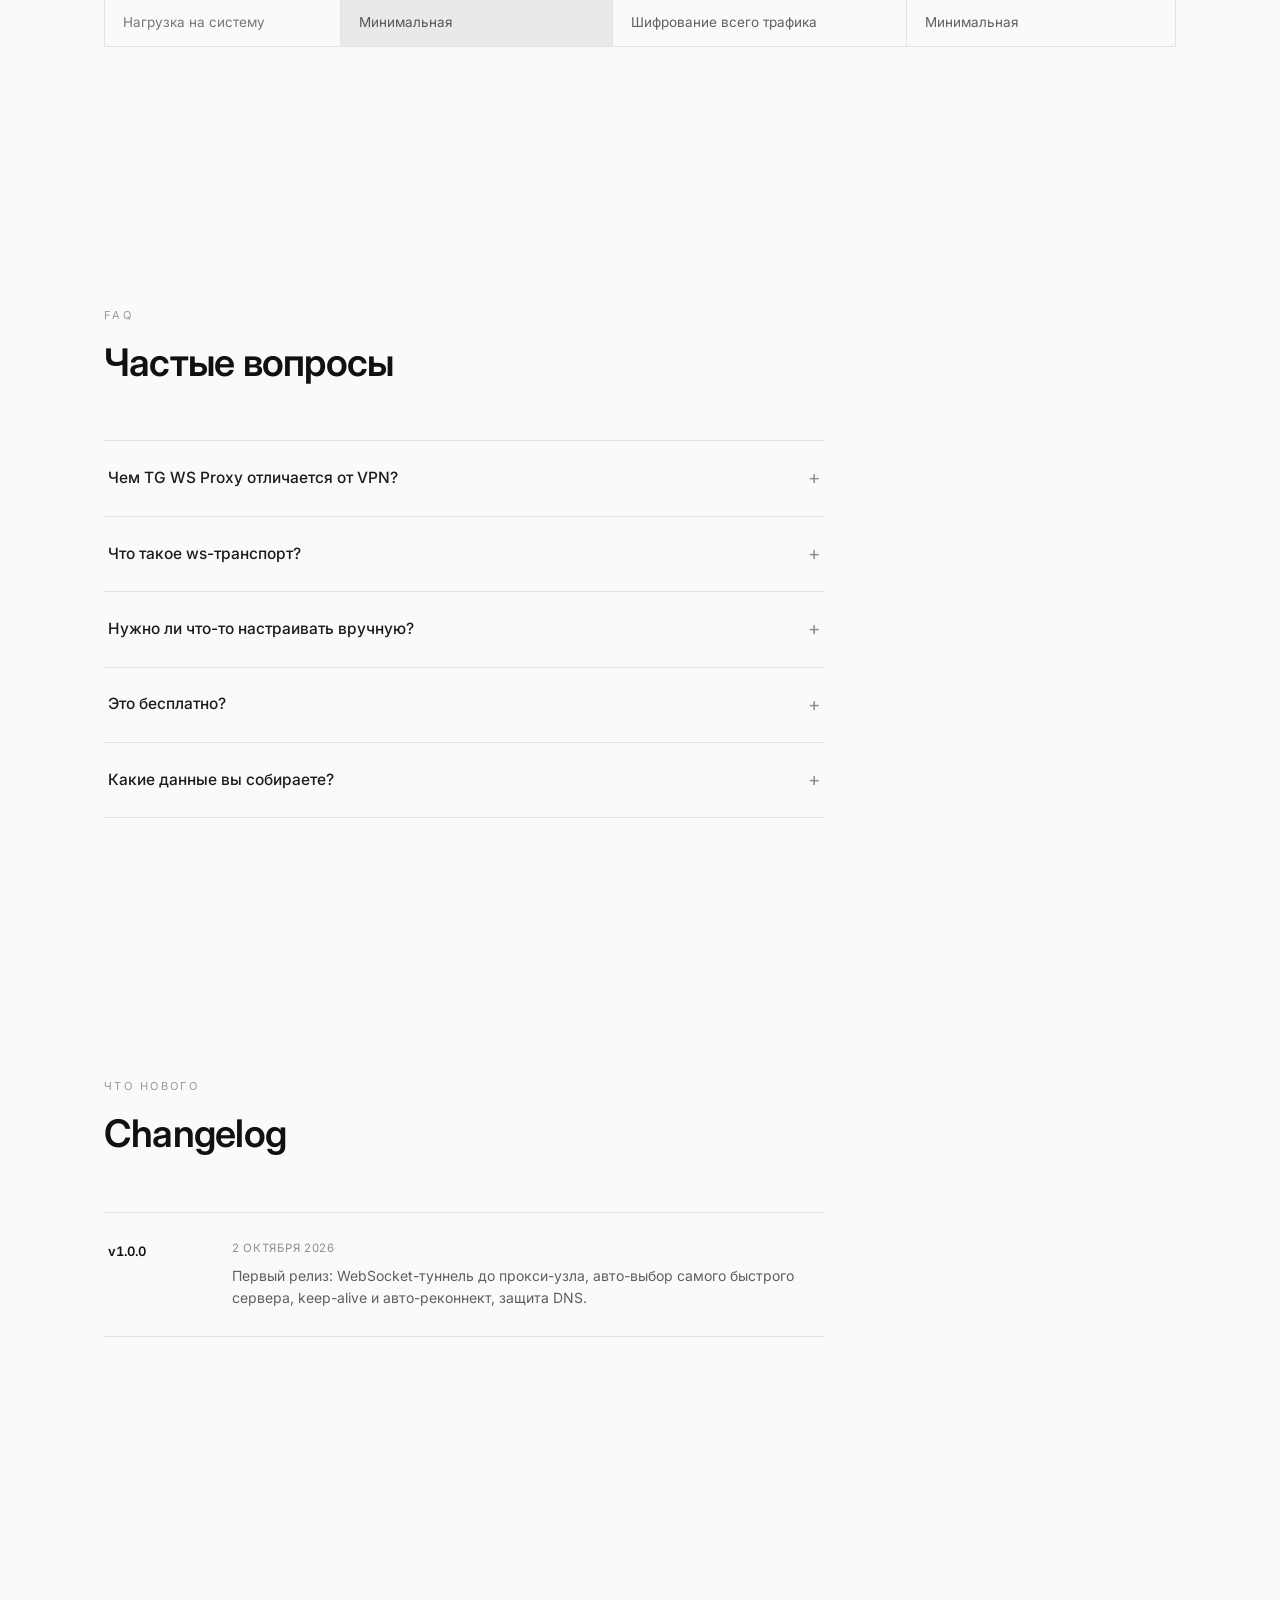
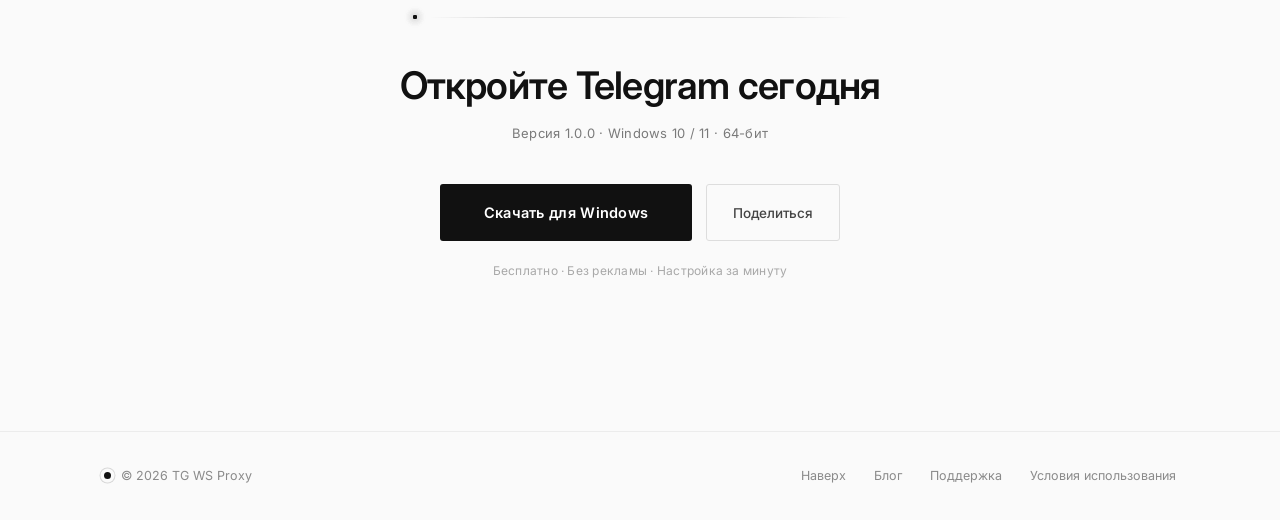
==== commit f6e81e6a: "переезд на корневой домен vehrbyzzzz.github.io" ====
--- a/index.html
+++ b/index.html
@@ -24,12 +24,12 @@
   <!-- GitHub-репозиторий вида "user/repo" для живого бейджа версии -->
   <meta name="tgws:repo" content="">
 
-  <link rel="canonical" href="https://vehrbyzzzz.github.io/tg-ws-proxy-site/">
-  <link rel="alternate" hreflang="ru" href="https://vehrbyzzzz.github.io/tg-ws-proxy-site/">
-  <link rel="alternate" hreflang="en" href="https://vehrbyzzzz.github.io/tg-ws-proxy-site/en/">
-  <link rel="alternate" hreflang="x-default" href="https://vehrbyzzzz.github.io/tg-ws-proxy-site/">
-  <meta property="og:url" content="https://vehrbyzzzz.github.io/tg-ws-proxy-site/">
-  <meta property="og:image" content="https://vehrbyzzzz.github.io/tg-ws-proxy-site/og-image.png">
+  <link rel="canonical" href="https://vehrbyzzzz.github.io/">
+  <link rel="alternate" hreflang="ru" href="https://vehrbyzzzz.github.io/">
+  <link rel="alternate" hreflang="en" href="https://vehrbyzzzz.github.io/en/">
+  <link rel="alternate" hreflang="x-default" href="https://vehrbyzzzz.github.io/">
+  <meta property="og:url" content="https://vehrbyzzzz.github.io/">
+  <meta property="og:image" content="https://vehrbyzzzz.github.io/og-image.png">
 
   <meta property="og:type" content="website">
   <meta property="og:site_name" content="TG WS Proxy">
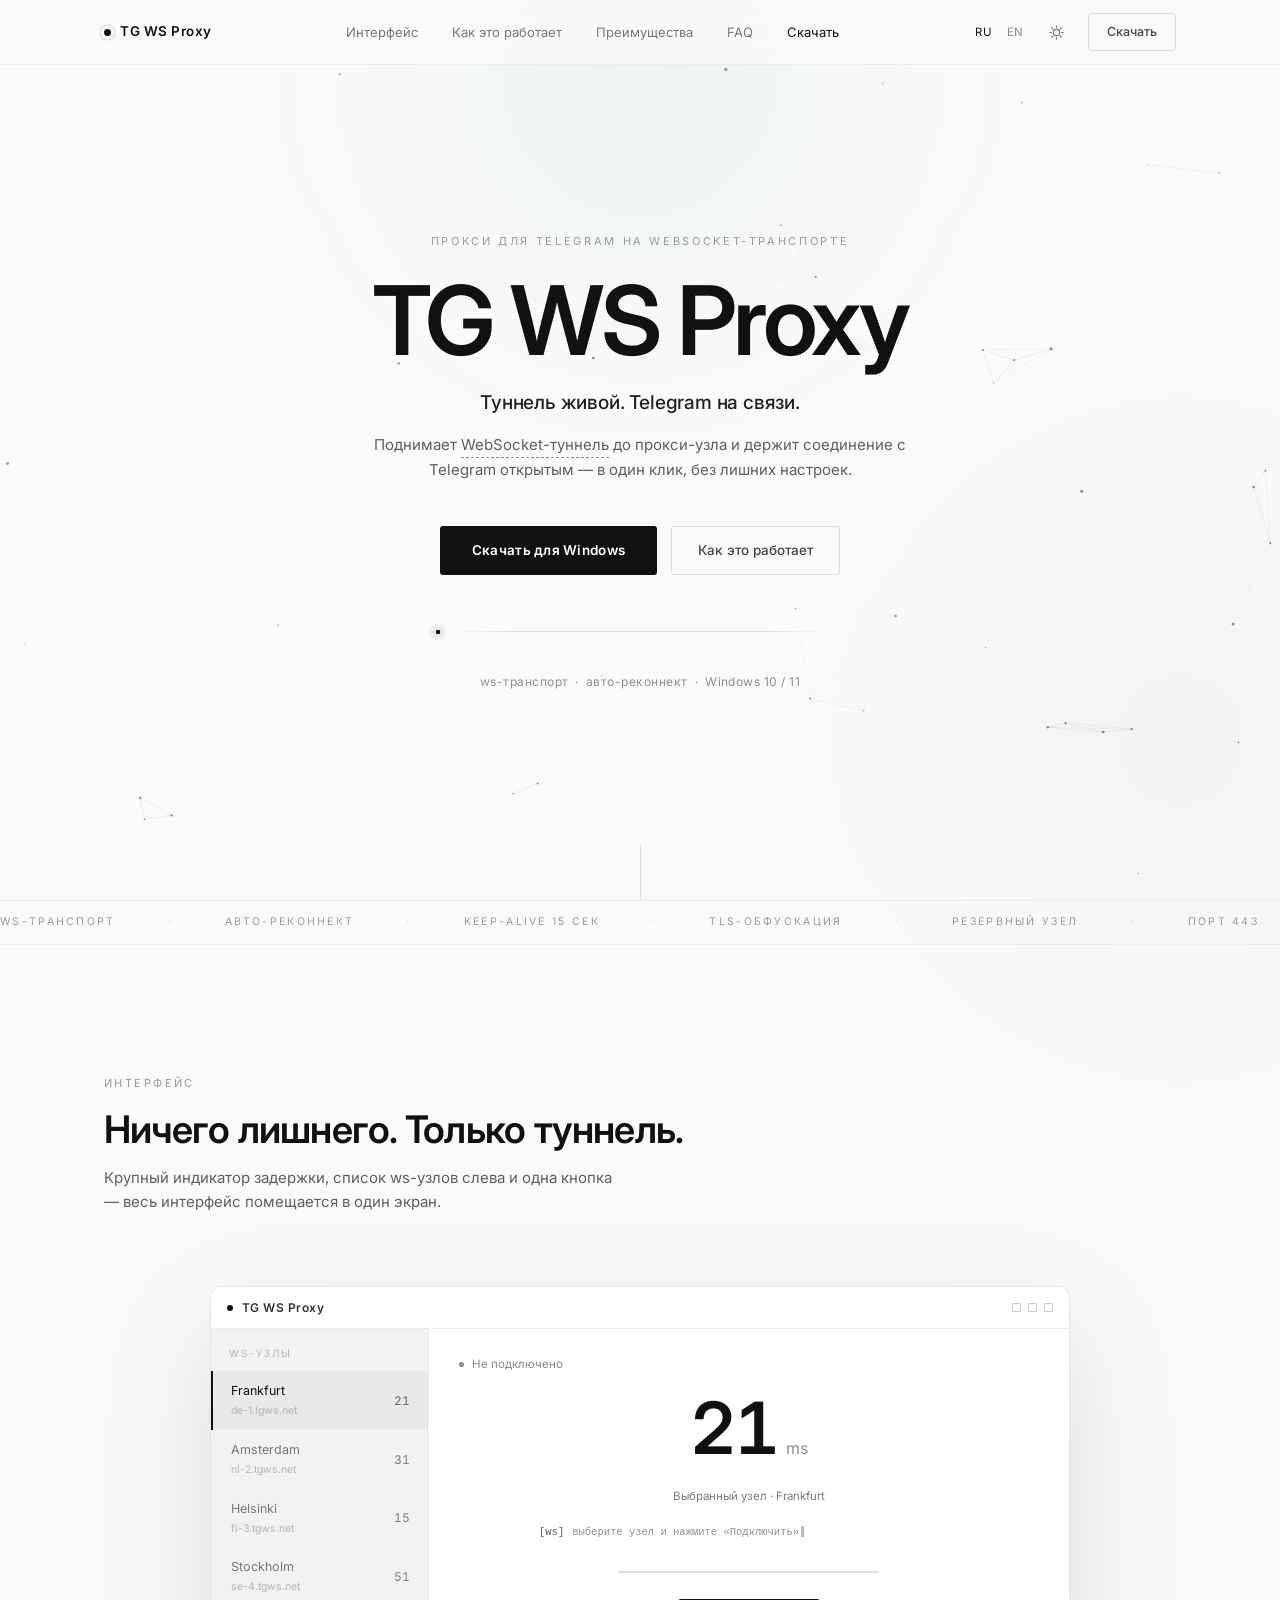
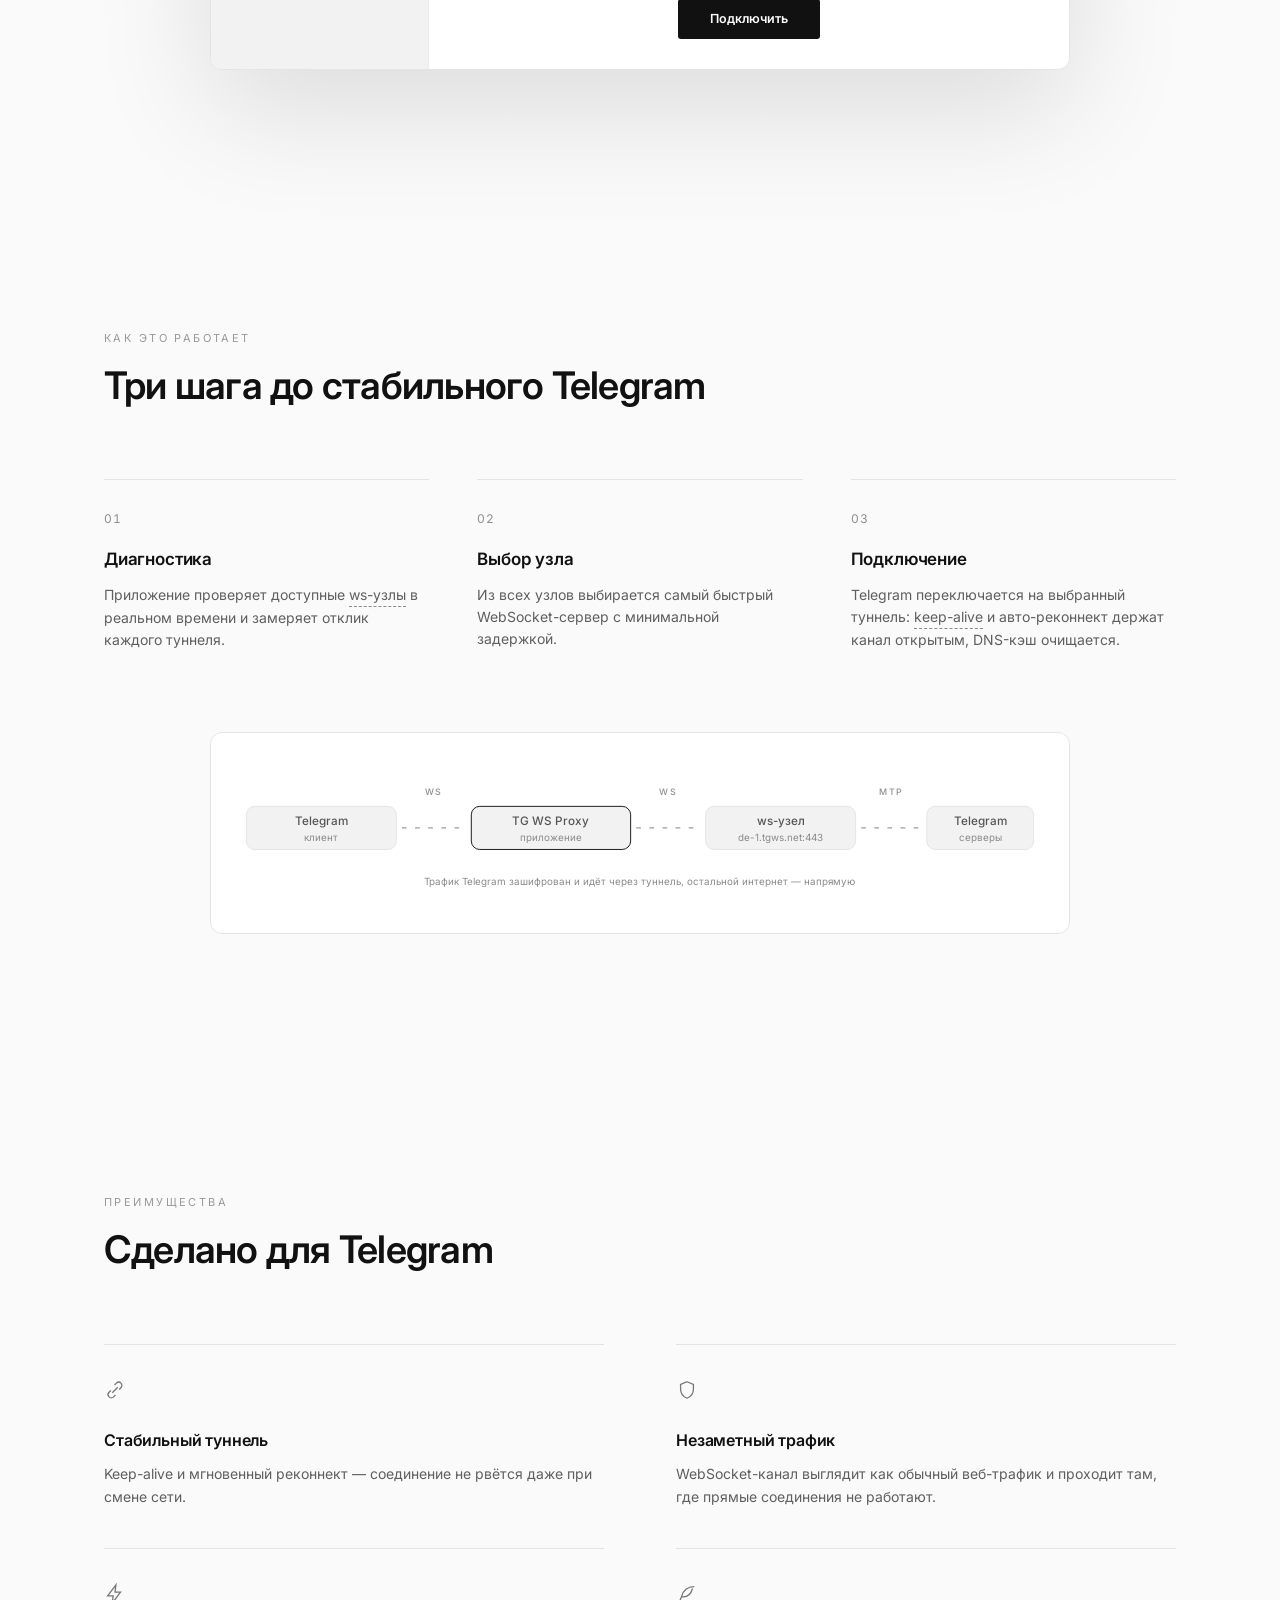
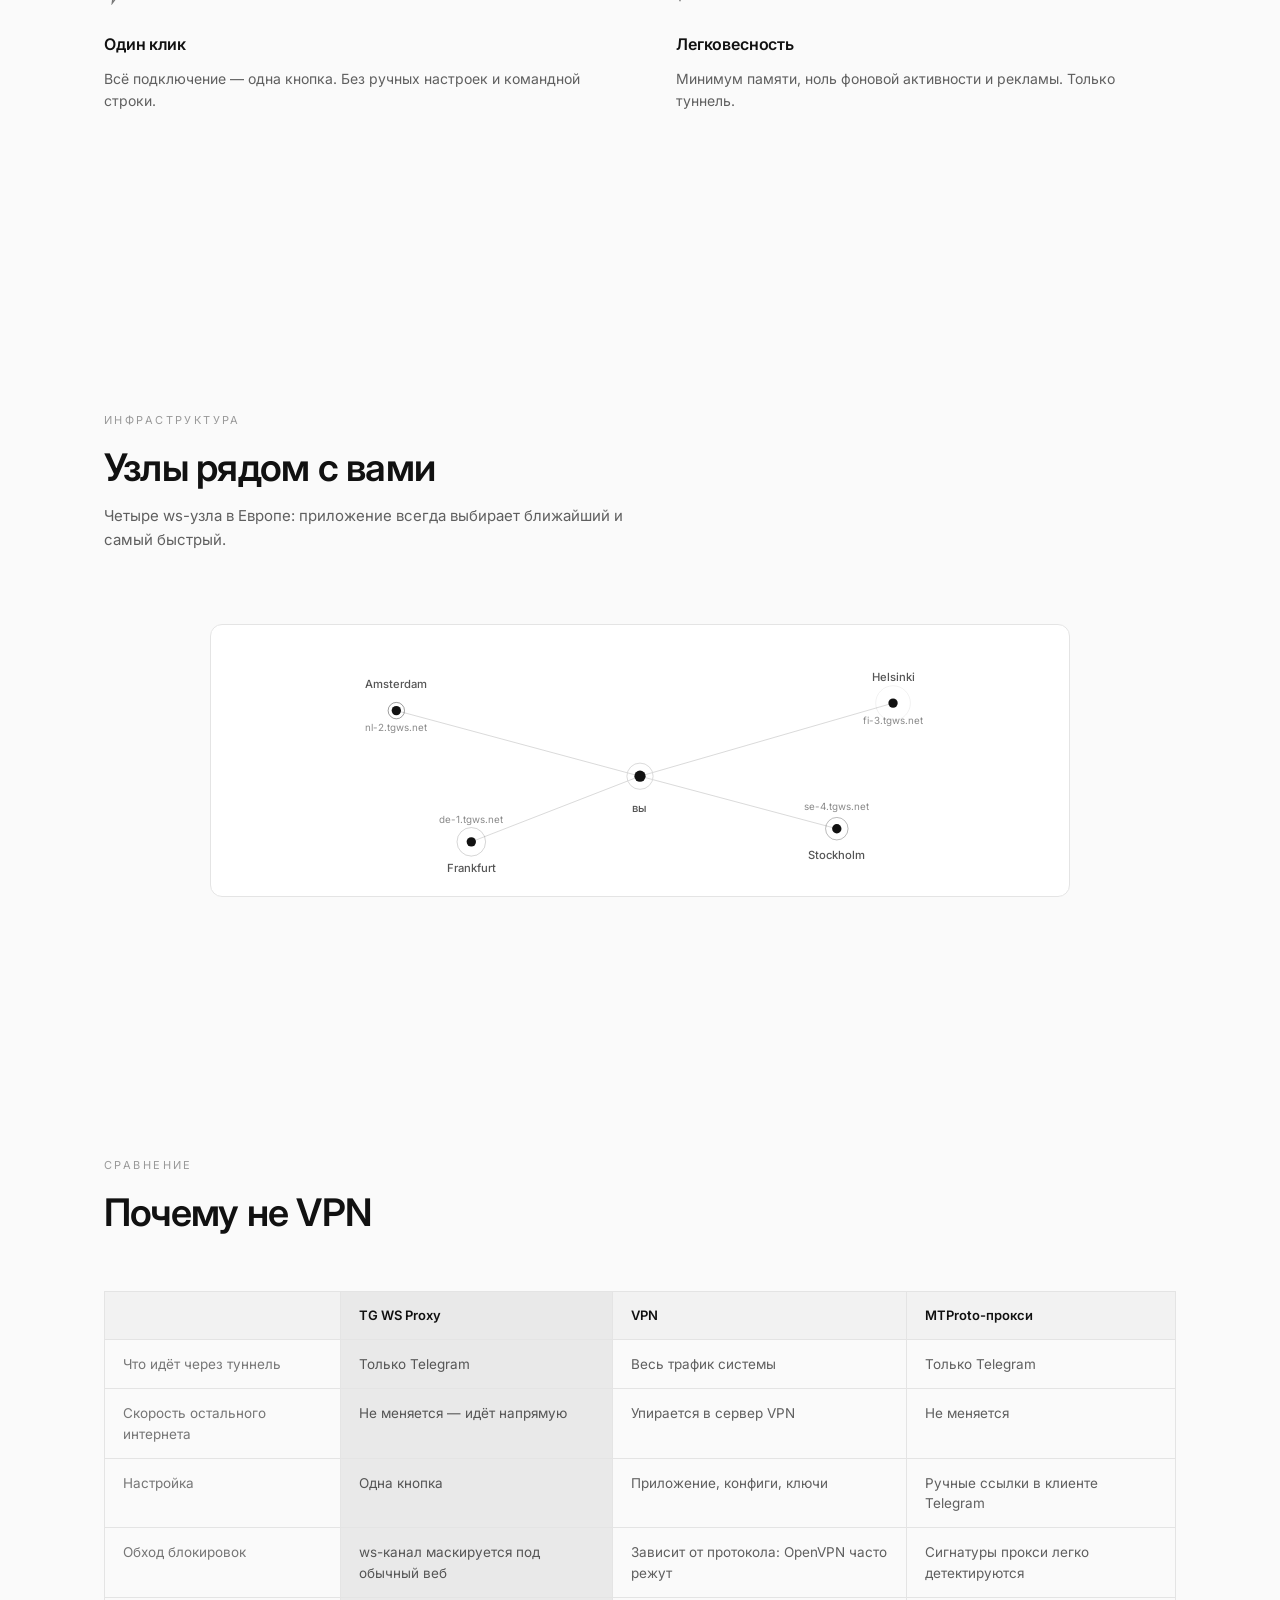
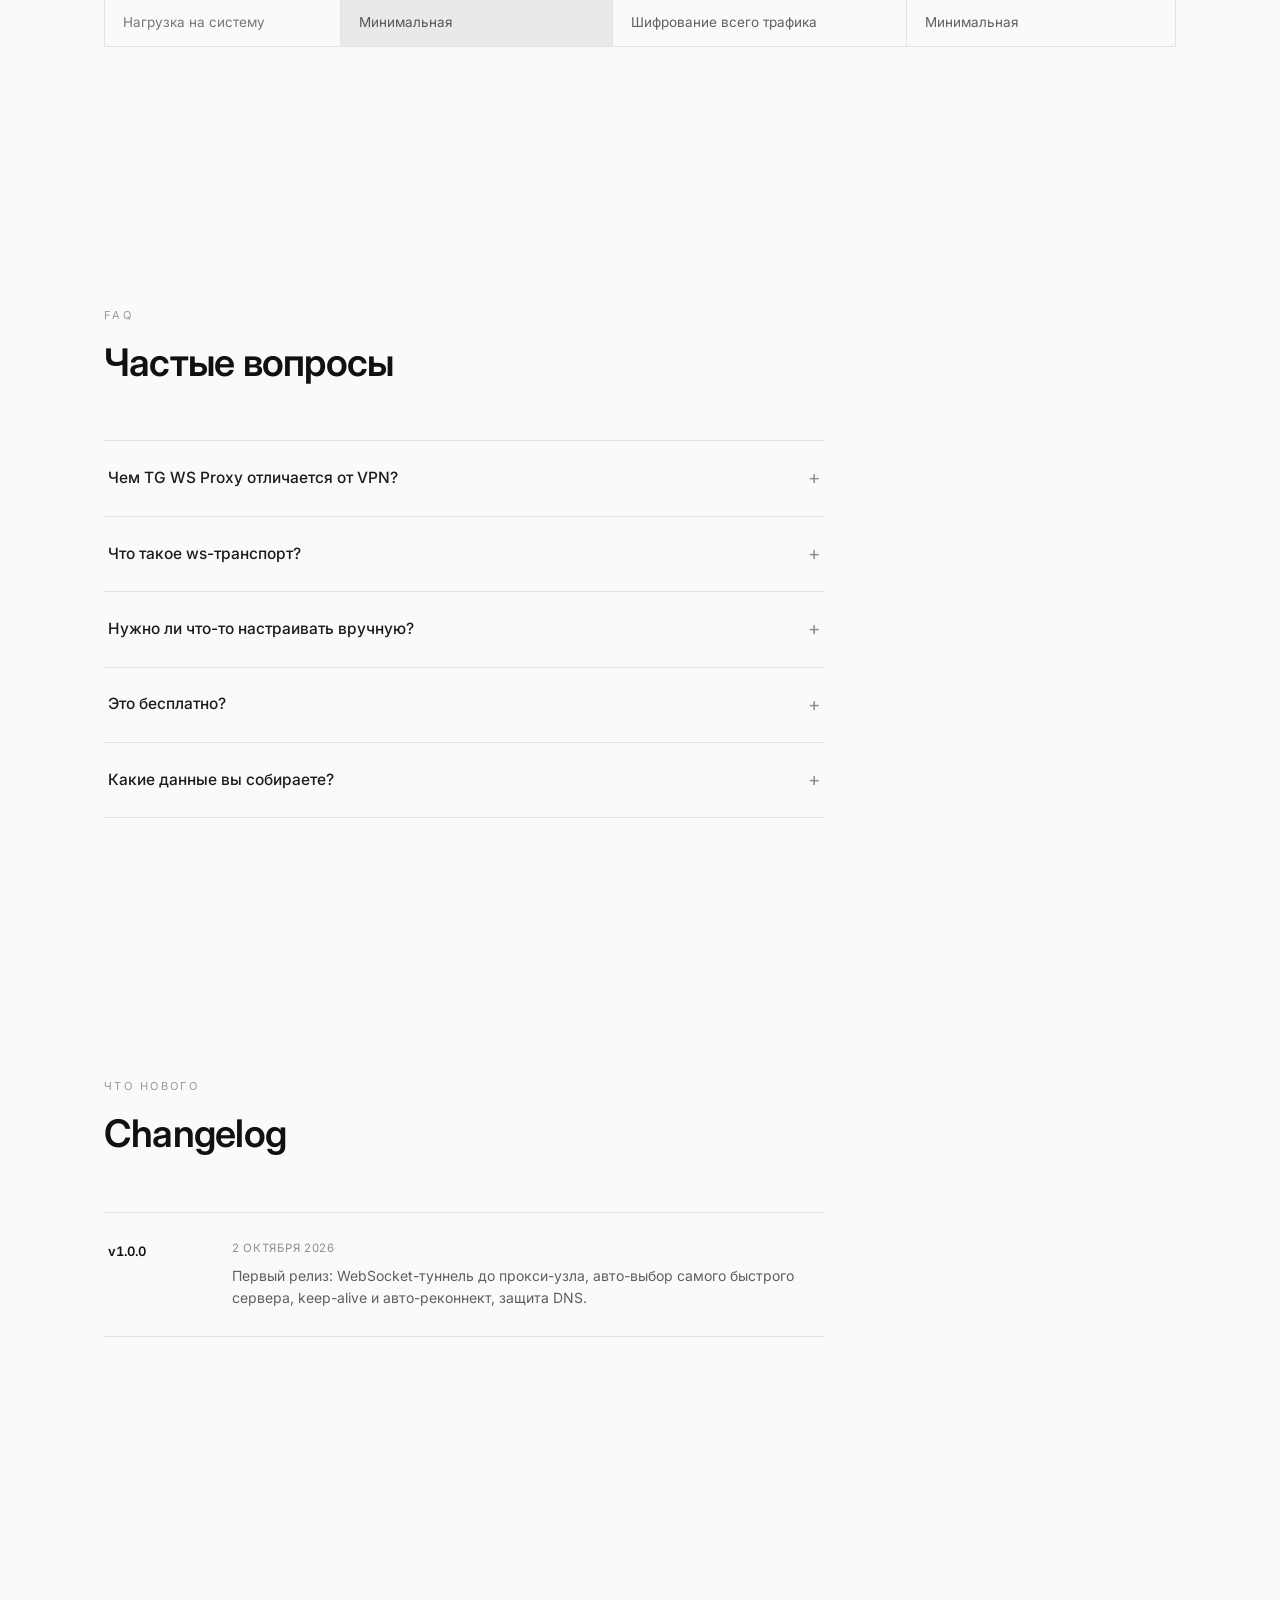
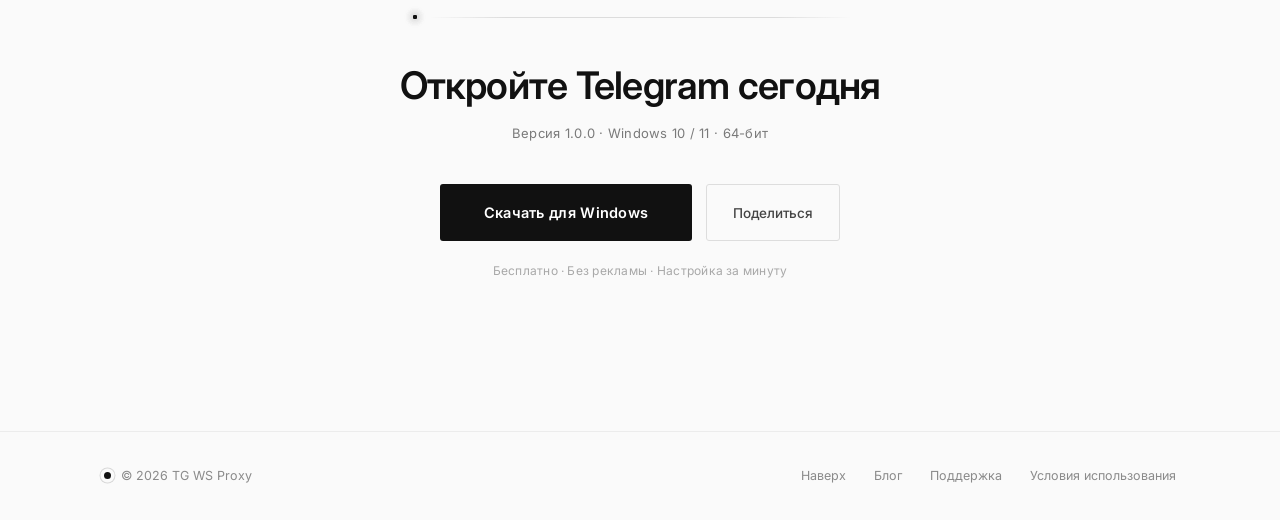
==== commit 05c9dfb0: "возврат на адрес с путём /tg-ws-proxy-site/" ====
--- a/index.html
+++ b/index.html
@@ -24,12 +24,12 @@
   <!-- GitHub-репозиторий вида "user/repo" для живого бейджа версии -->
   <meta name="tgws:repo" content="">
 
-  <link rel="canonical" href="https://vehrbyzzzz.github.io/">
-  <link rel="alternate" hreflang="ru" href="https://vehrbyzzzz.github.io/">
-  <link rel="alternate" hreflang="en" href="https://vehrbyzzzz.github.io/en/">
-  <link rel="alternate" hreflang="x-default" href="https://vehrbyzzzz.github.io/">
-  <meta property="og:url" content="https://vehrbyzzzz.github.io/">
-  <meta property="og:image" content="https://vehrbyzzzz.github.io/og-image.png">
+  <link rel="canonical" href="https://vehrbyzzzz.github.io/tg-ws-proxy-site/">
+  <link rel="alternate" hreflang="ru" href="https://vehrbyzzzz.github.io/tg-ws-proxy-site/">
+  <link rel="alternate" hreflang="en" href="https://vehrbyzzzz.github.io/tg-ws-proxy-site/en/">
+  <link rel="alternate" hreflang="x-default" href="https://vehrbyzzzz.github.io/tg-ws-proxy-site/">
+  <meta property="og:url" content="https://vehrbyzzzz.github.io/tg-ws-proxy-site/">
+  <meta property="og:image" content="https://vehrbyzzzz.github.io/tg-ws-proxy-site/og-image.png">
 
   <meta property="og:type" content="website">
   <meta property="og:site_name" content="TG WS Proxy">
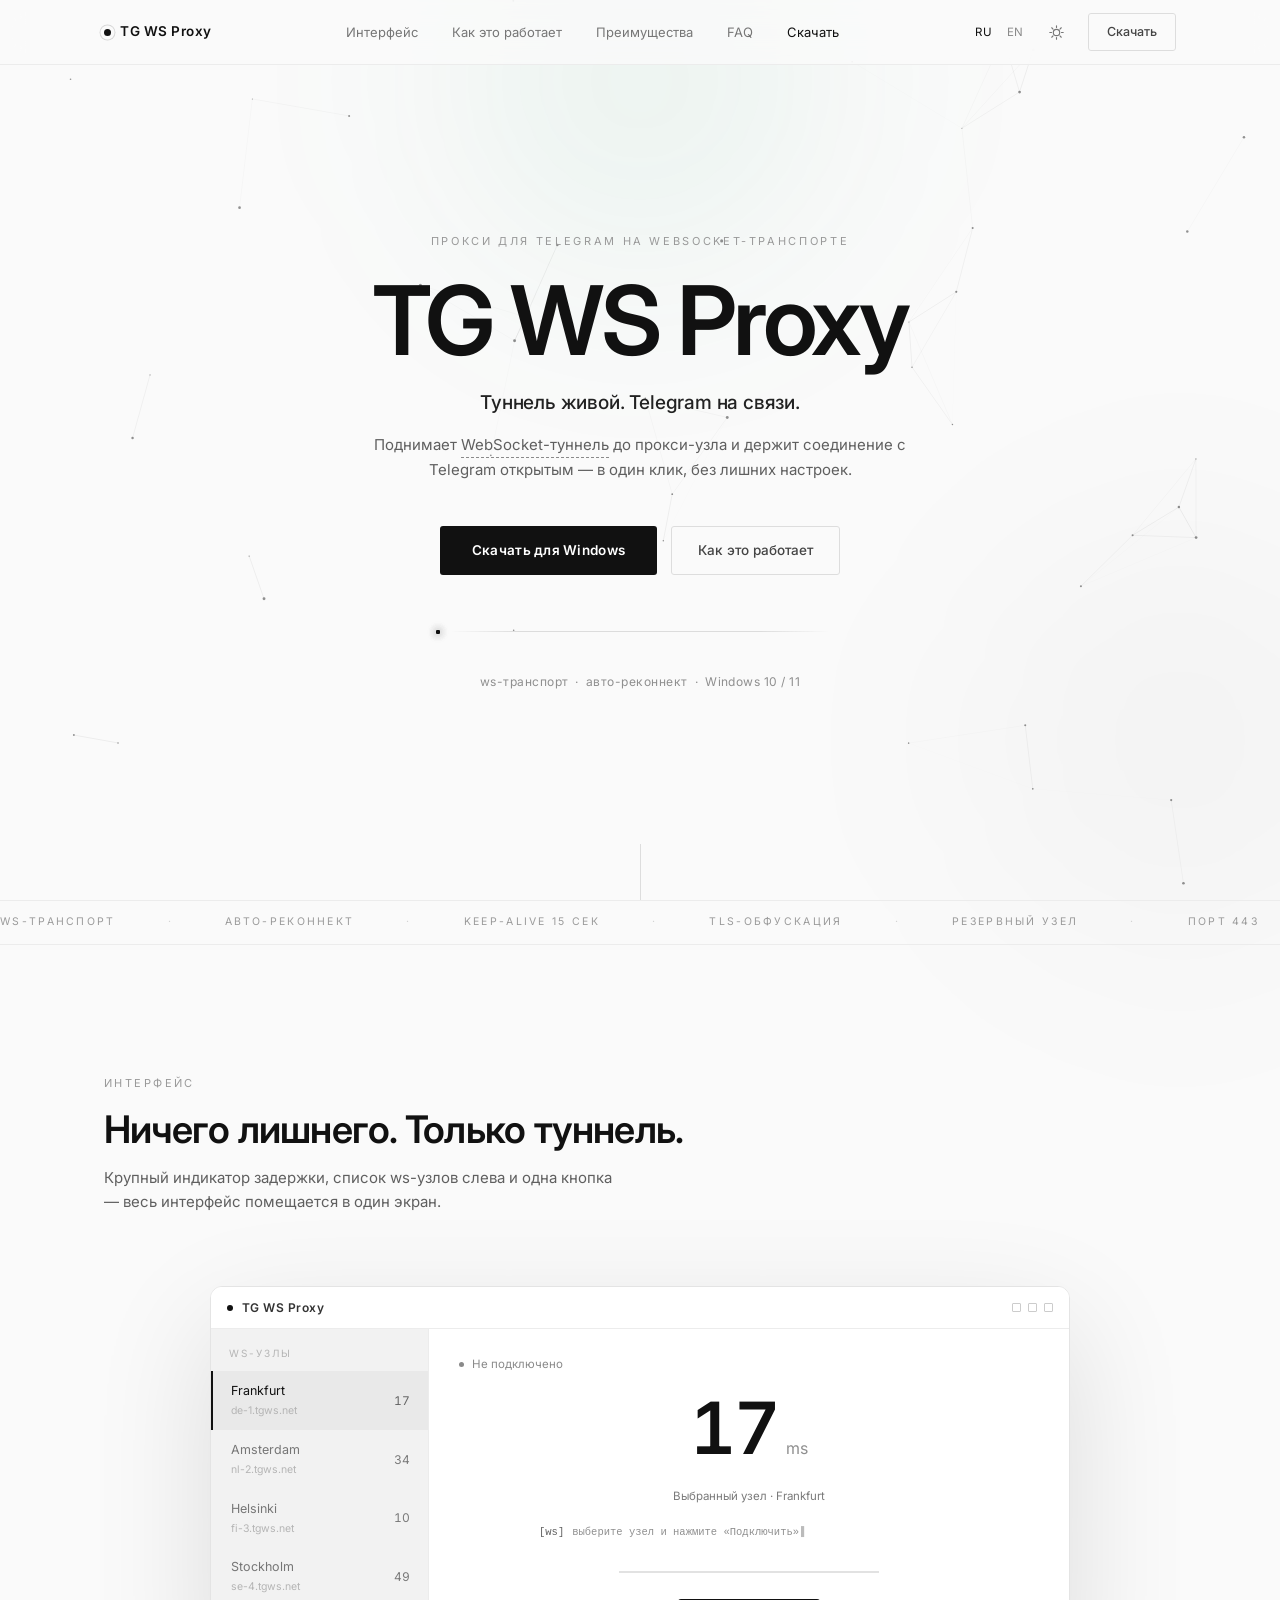
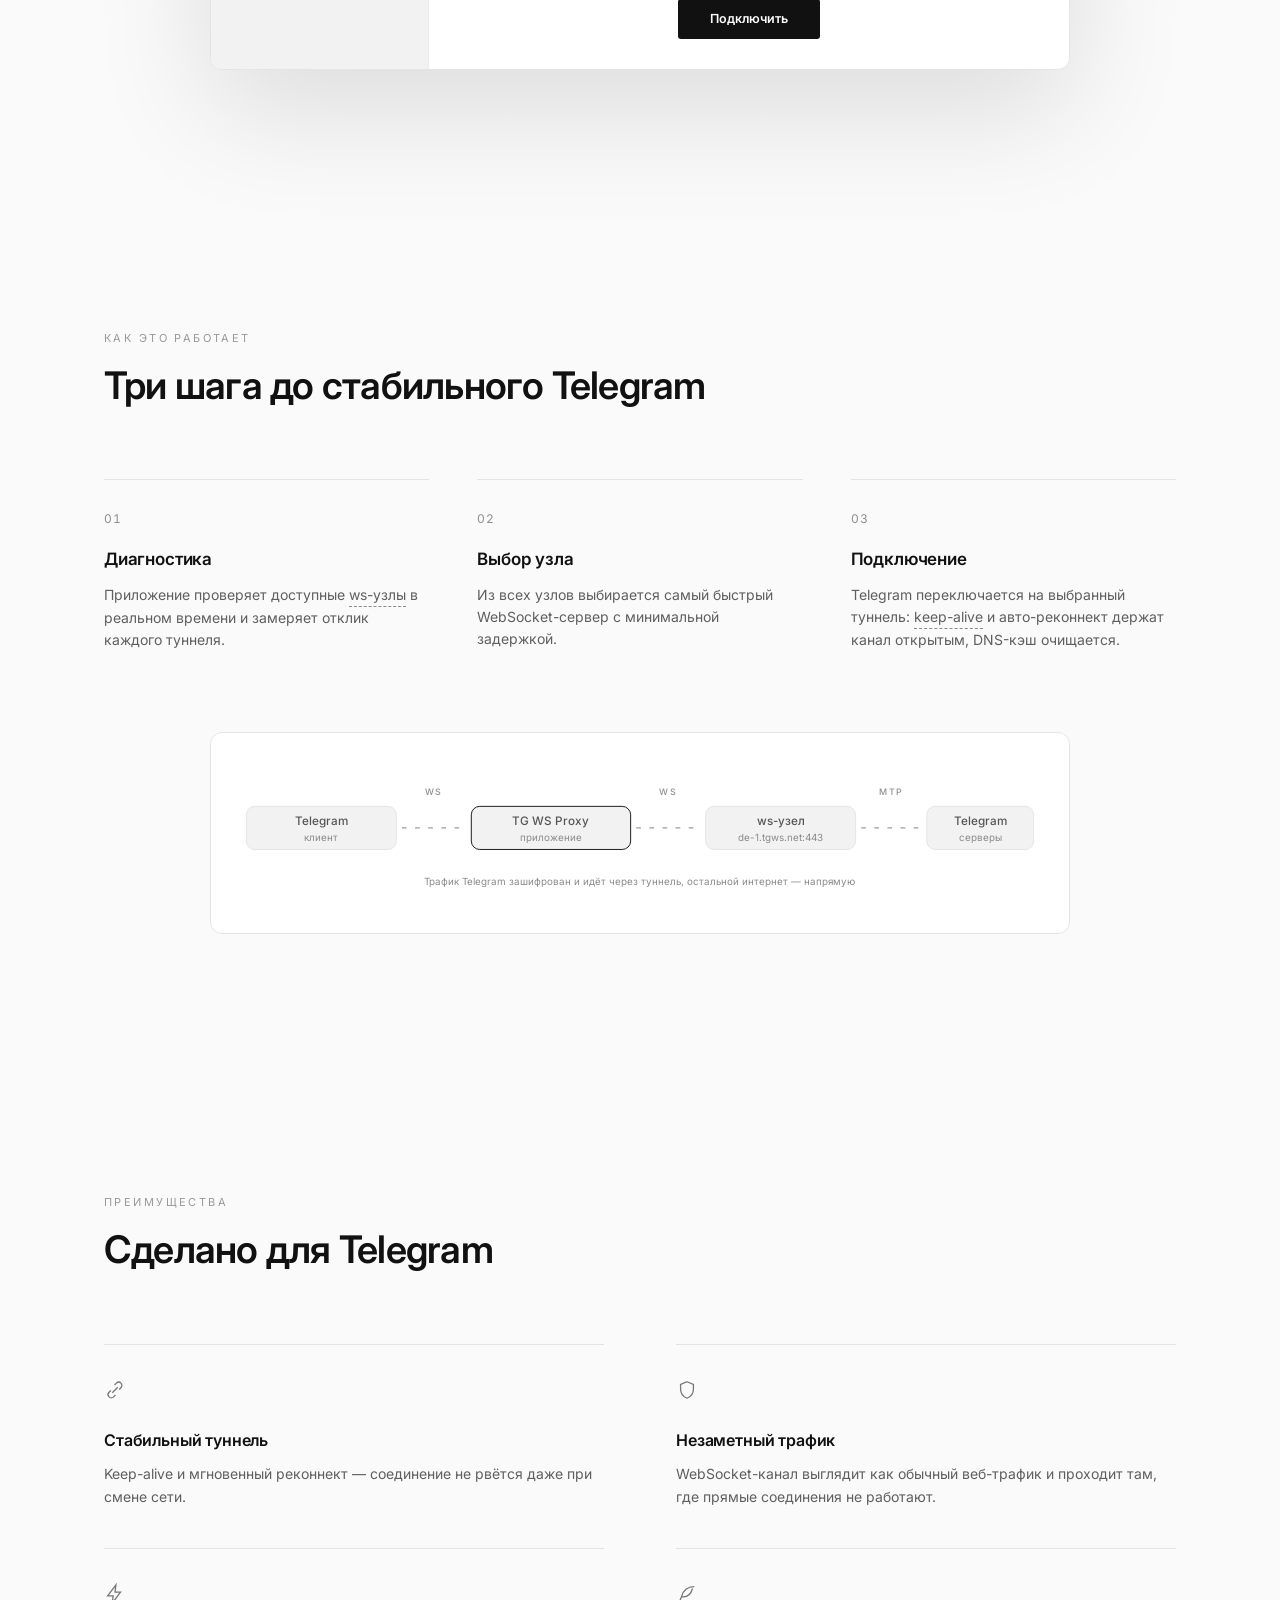
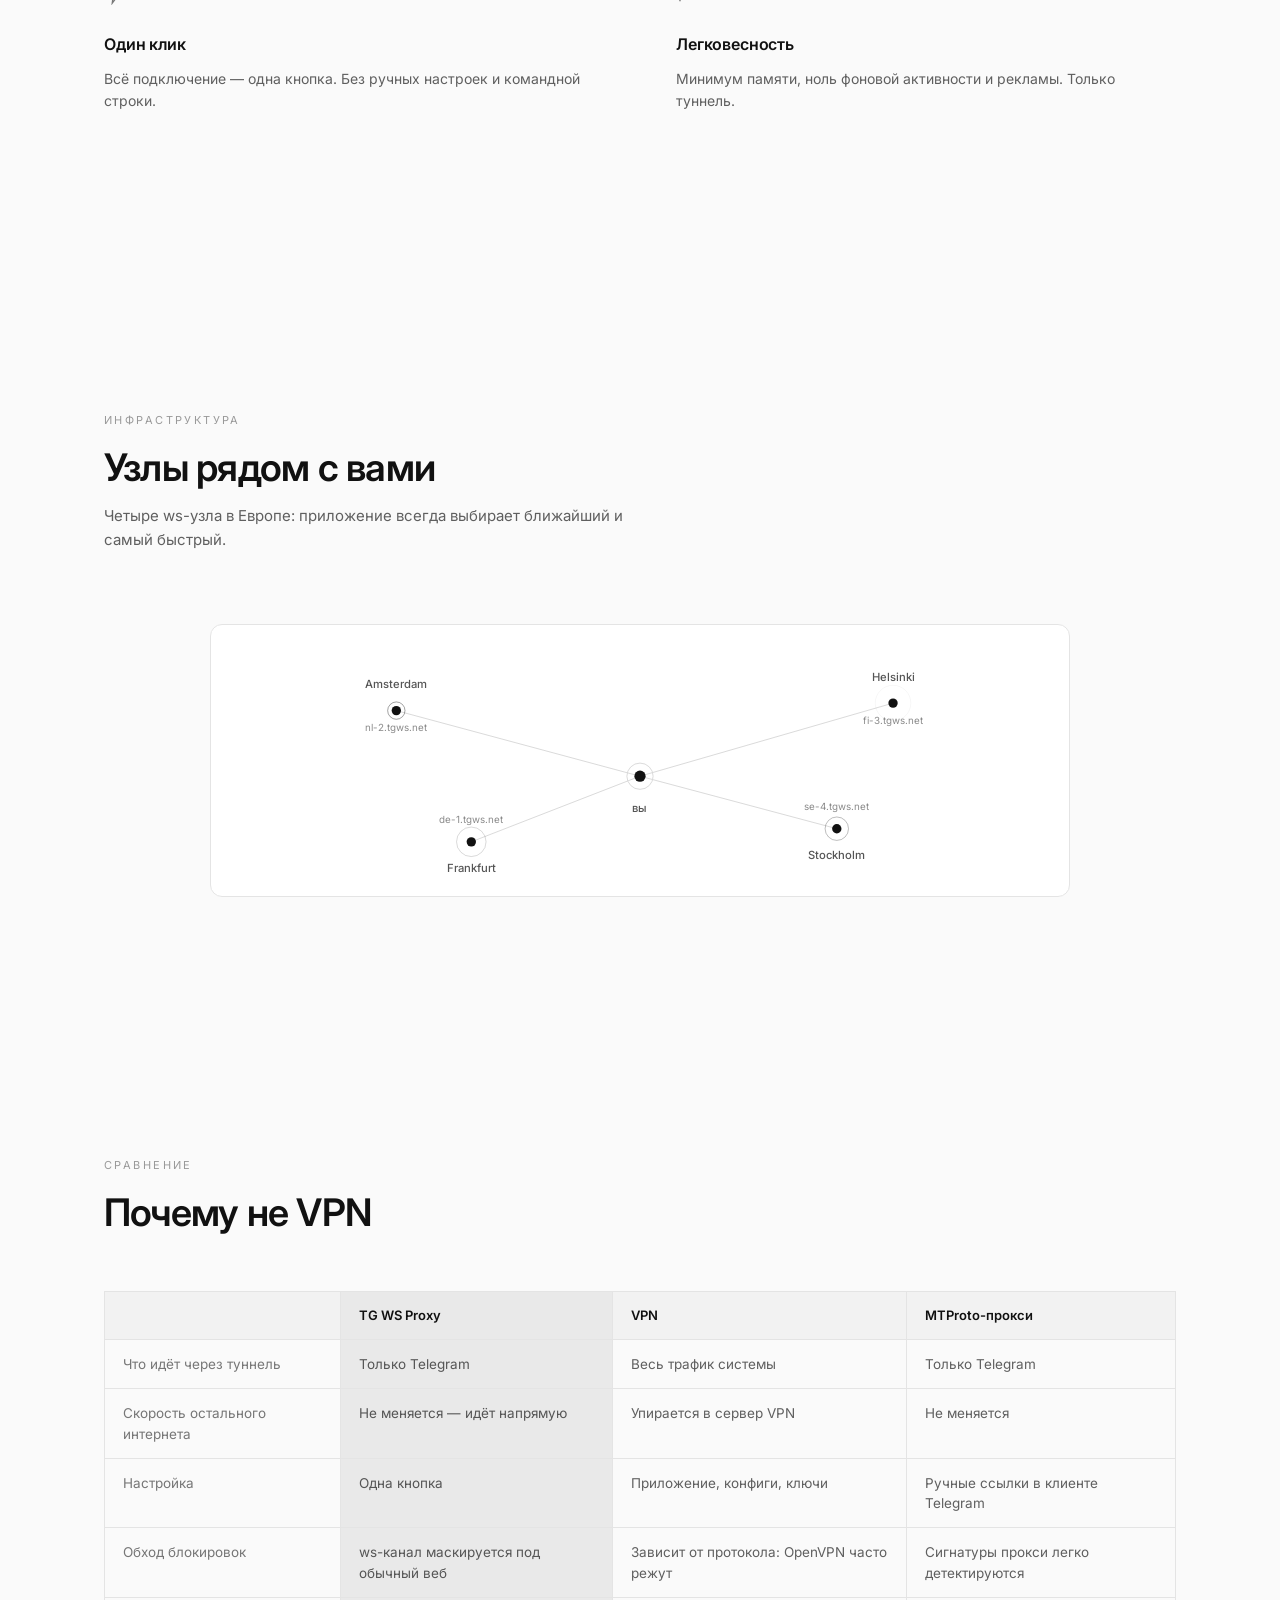
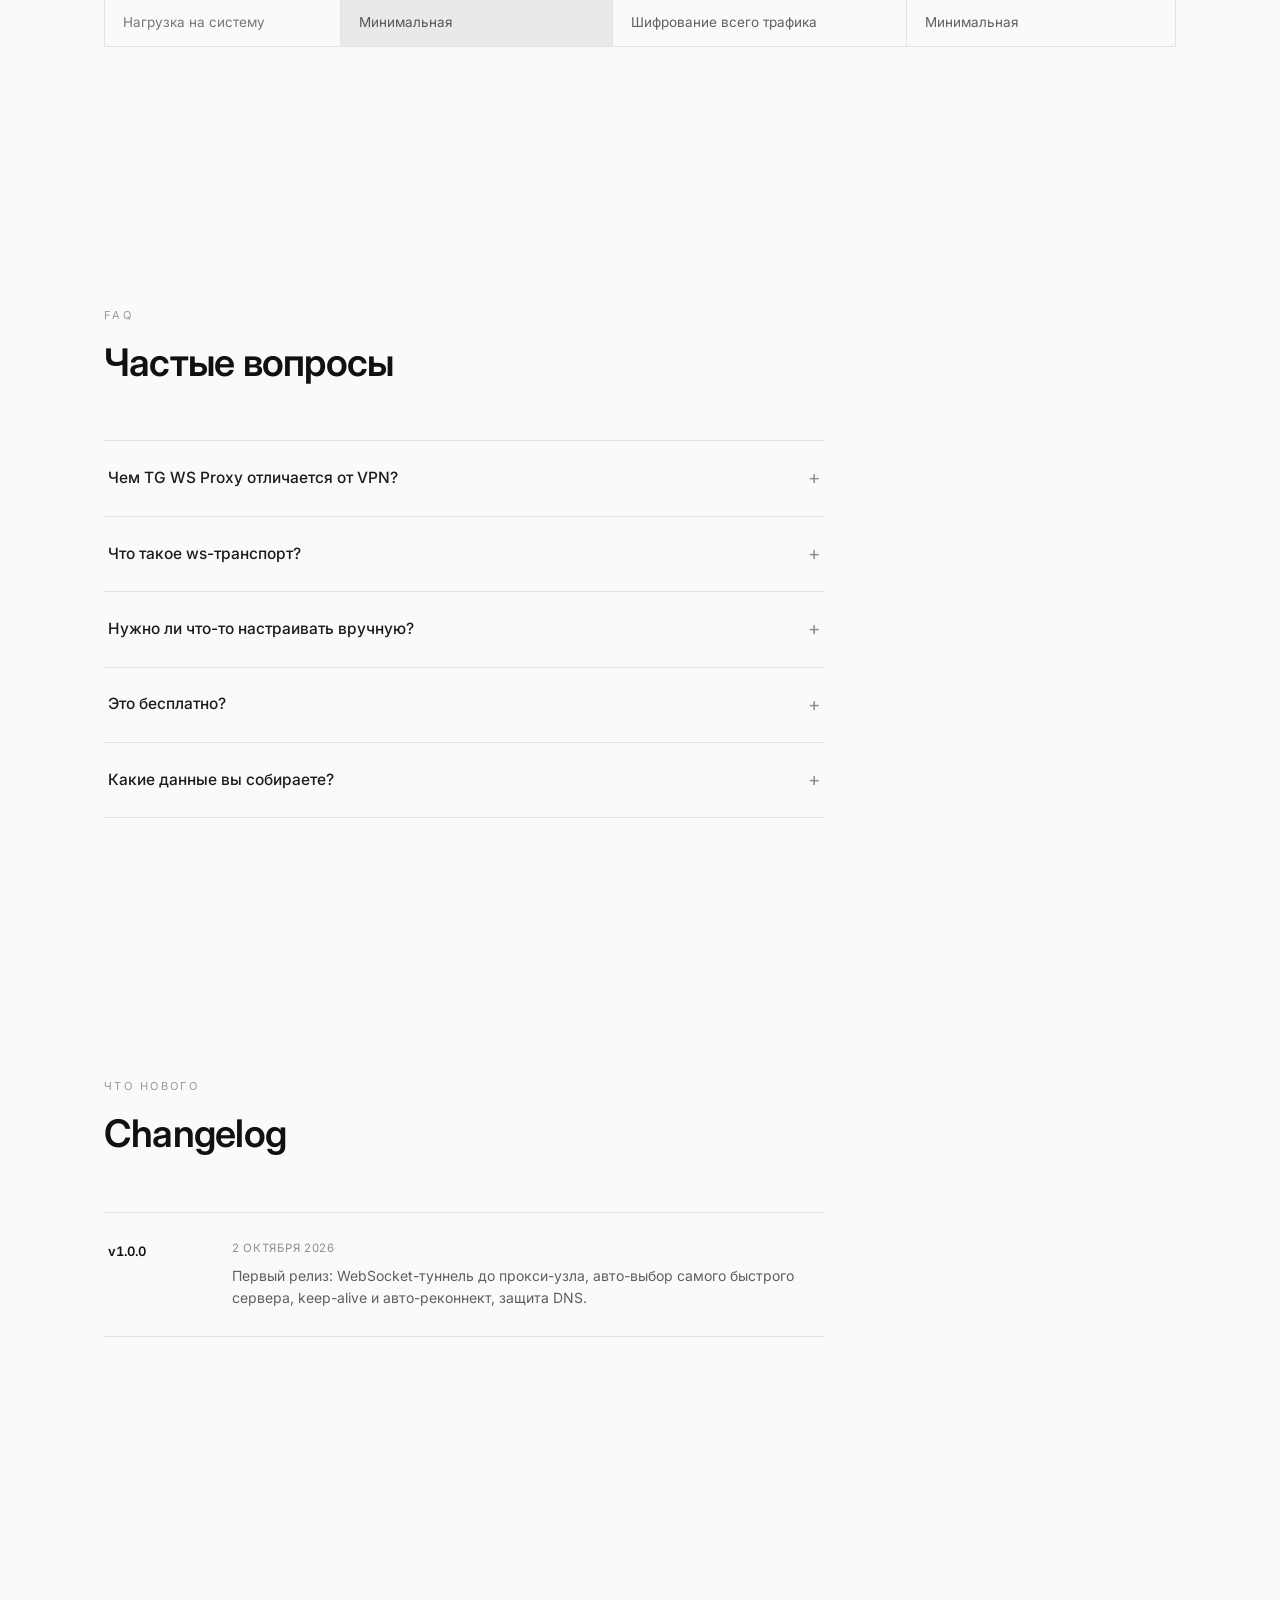
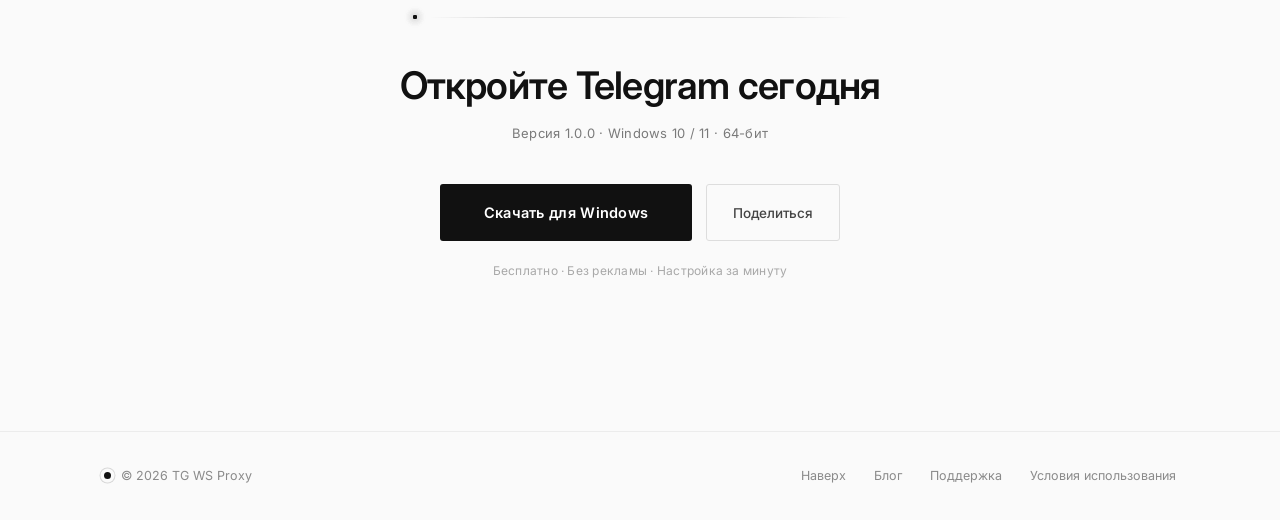
==== commit 0370fa8f: "SEO: верификация Google (google-site-verification)" ====
--- a/index.html
+++ b/index.html
@@ -16,7 +16,7 @@
        Baidu     https://ziyuan.baidu.com
        Naver     https://searchadvisor.naver.com -->
   <meta name="yandex-verification" content="8bb18a4600611eff">
-  <!-- <meta name="google-site-verification" content="КОД_GOOGLE"> -->
+  <meta name="google-site-verification" content="SxLlZ3FTC0dqYHlyGSsDTpzpEkKq143Ux__LEuk9C7c">
   <!-- <meta name="msvalidate.01" content="КОД_BING"> -->
   <!-- <meta name="mailru-verification" content="КОД_MAILRU"> -->
   <!-- <meta name="baidu-site-verification" content="КОД_BAIDU"> -->
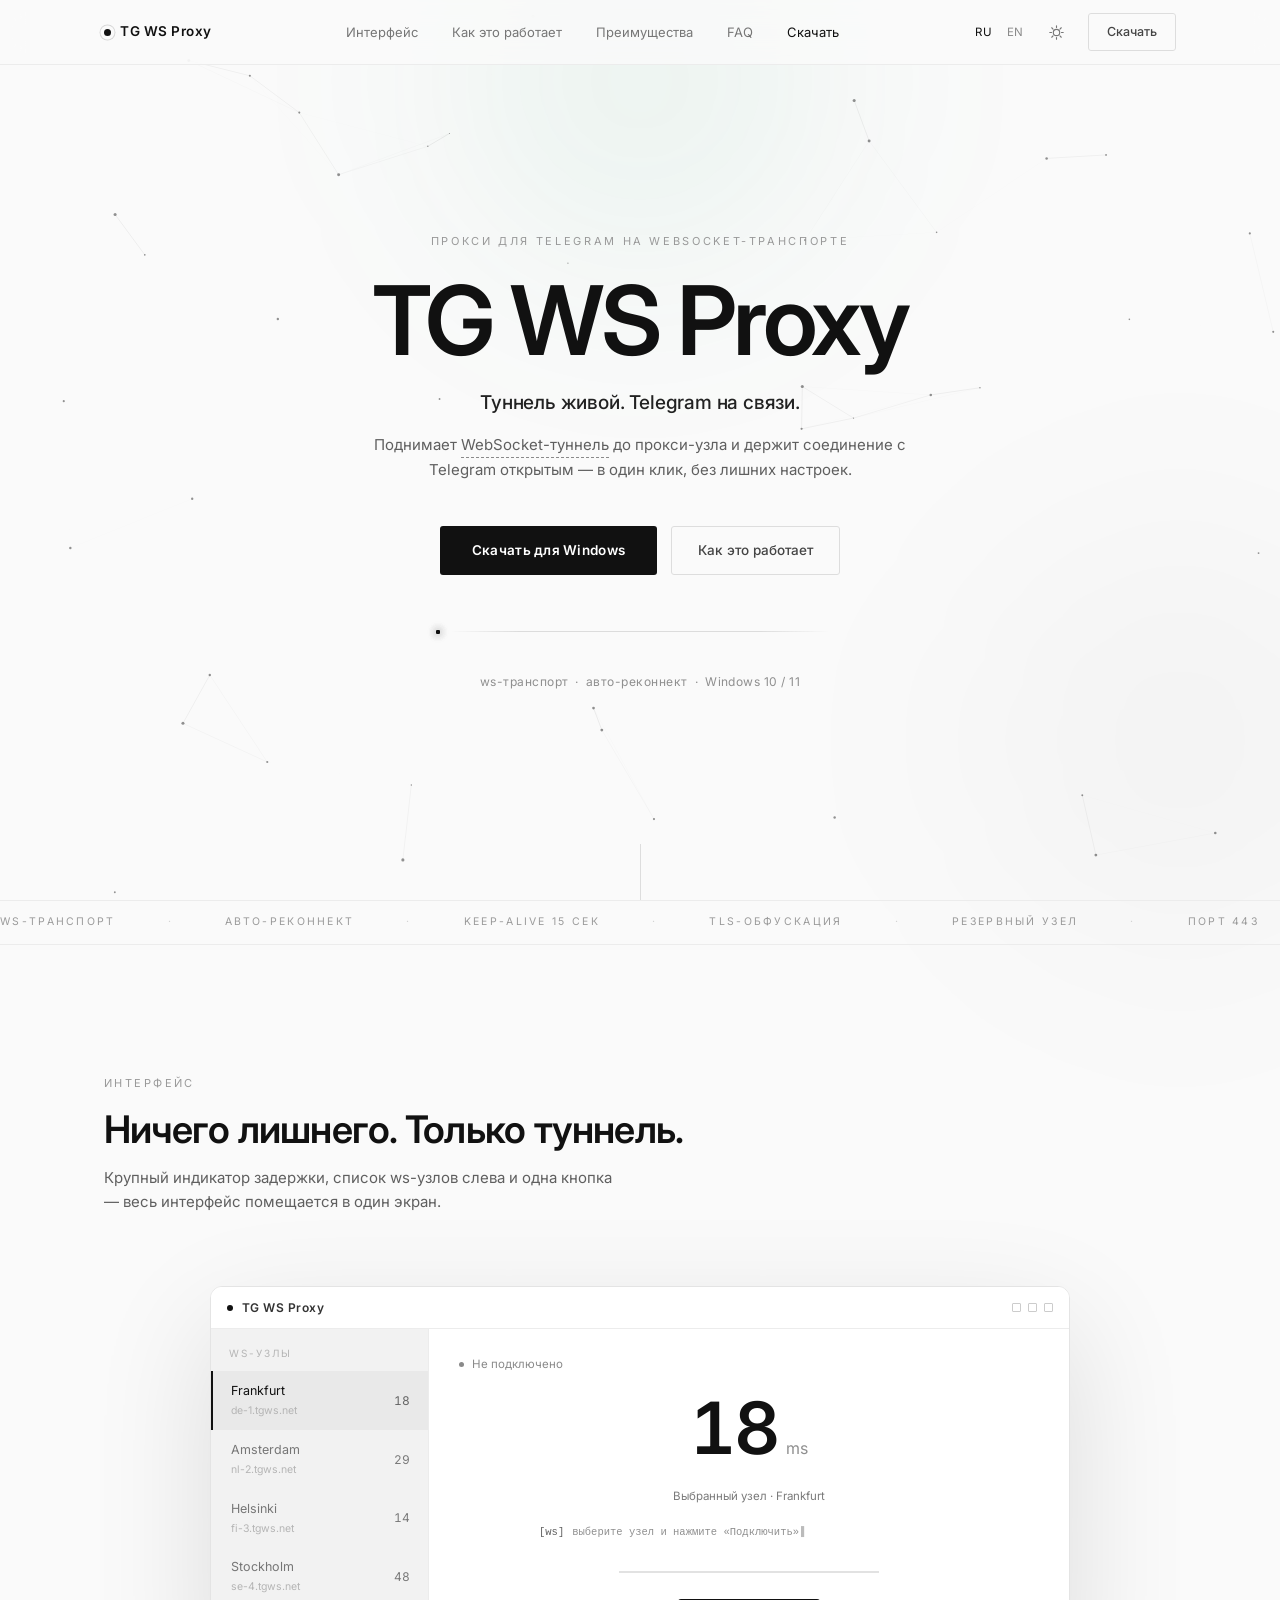
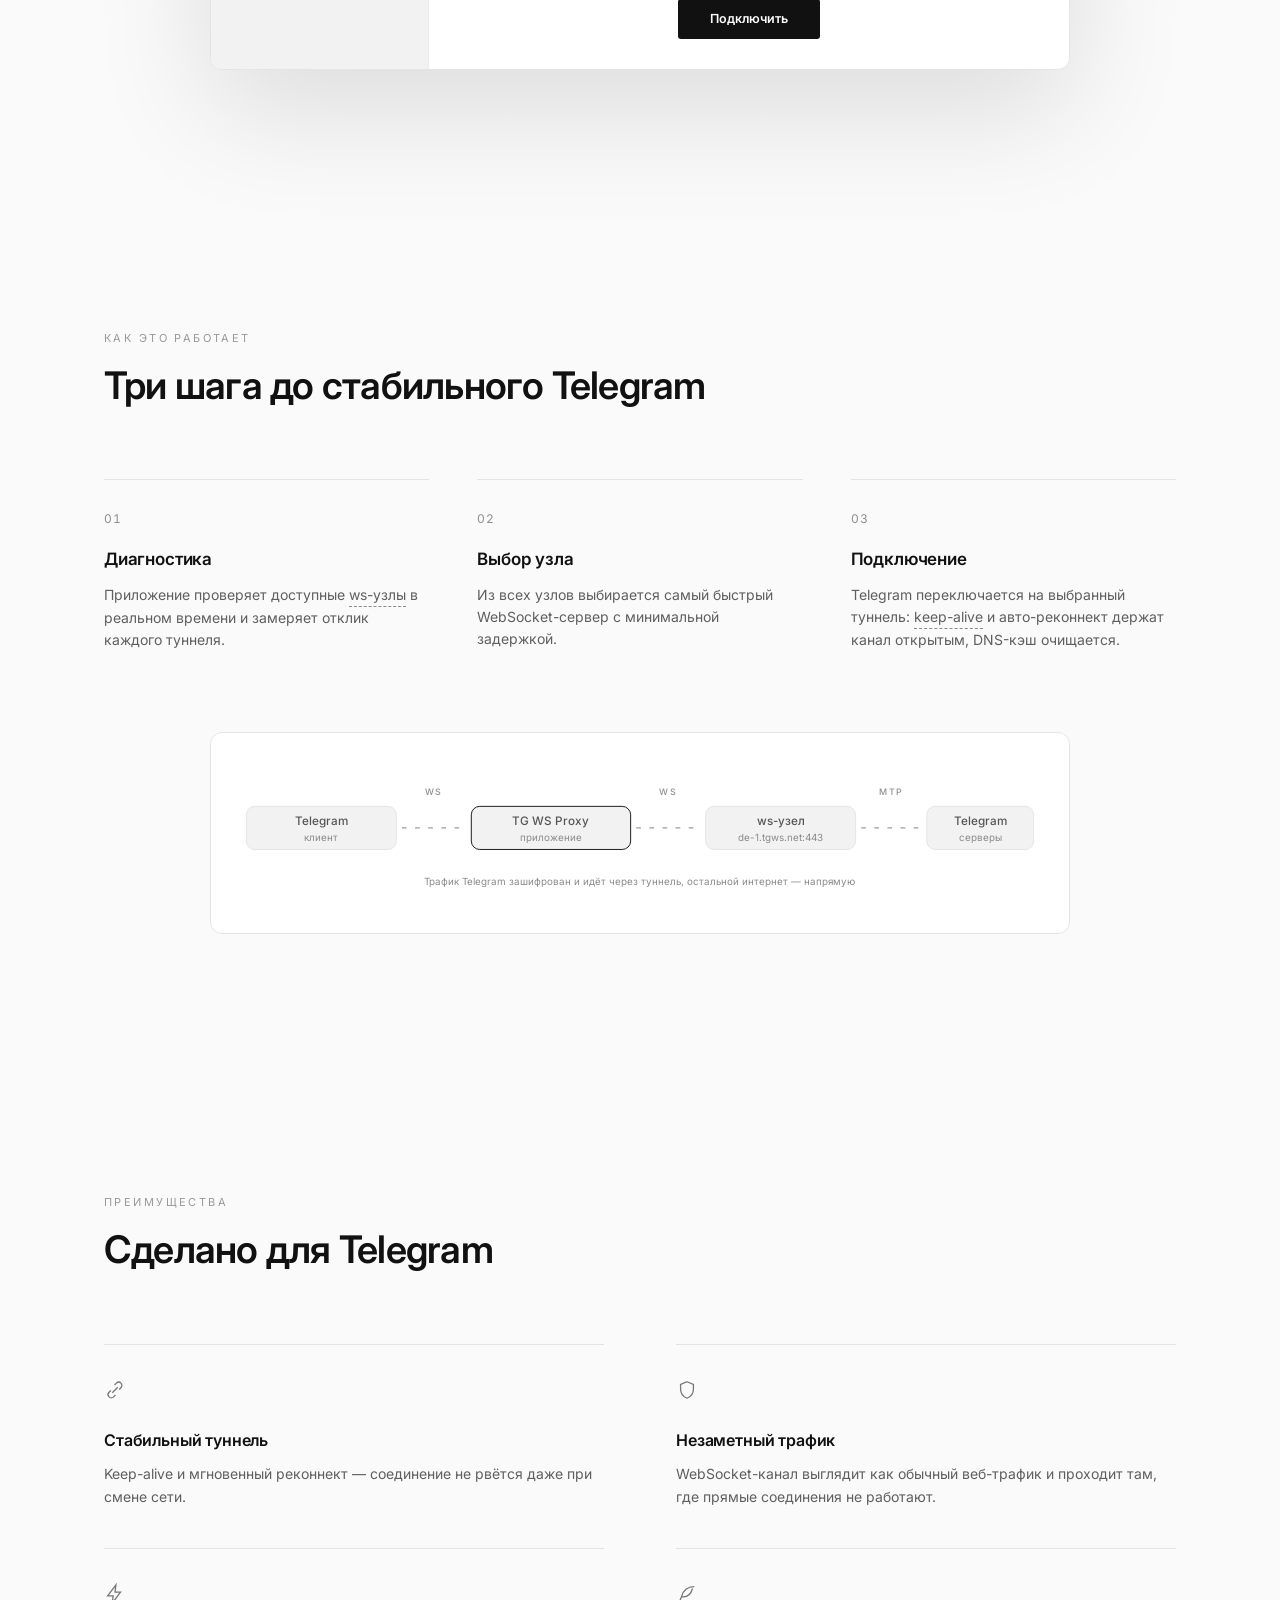
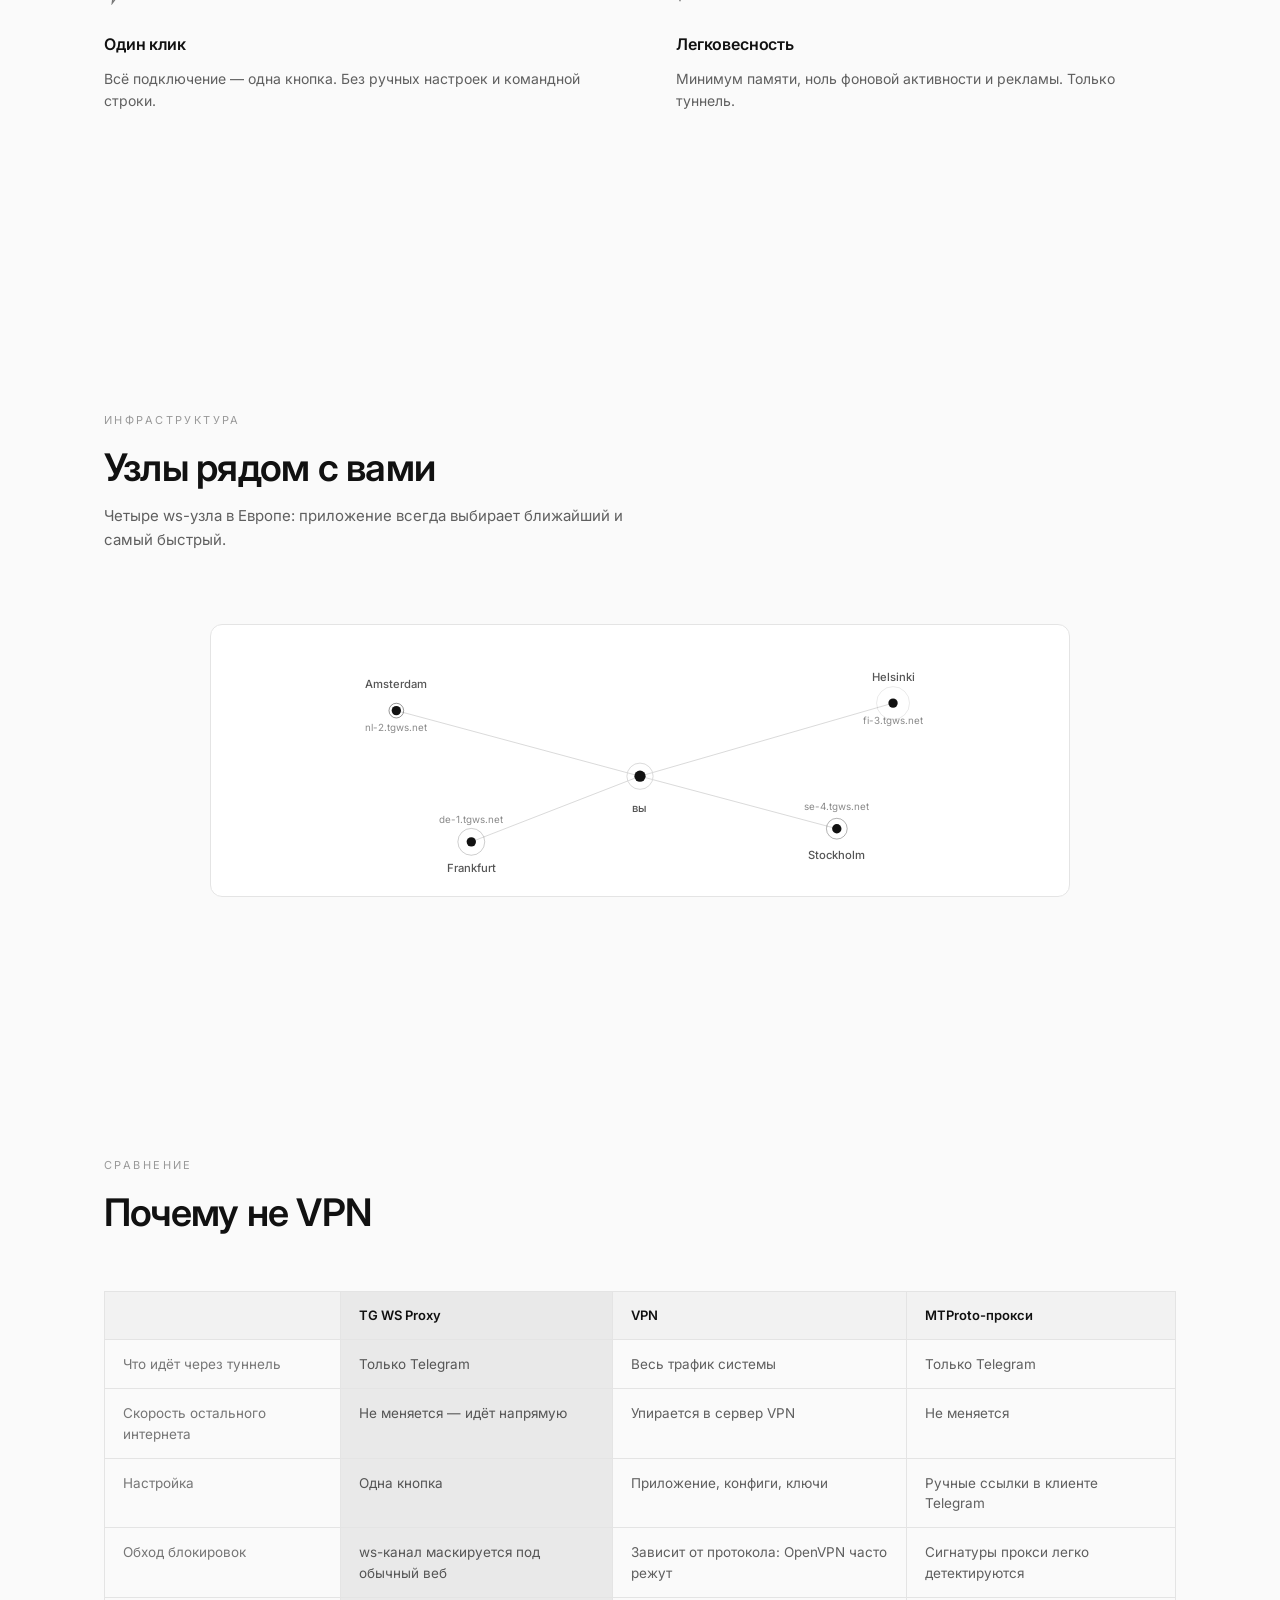
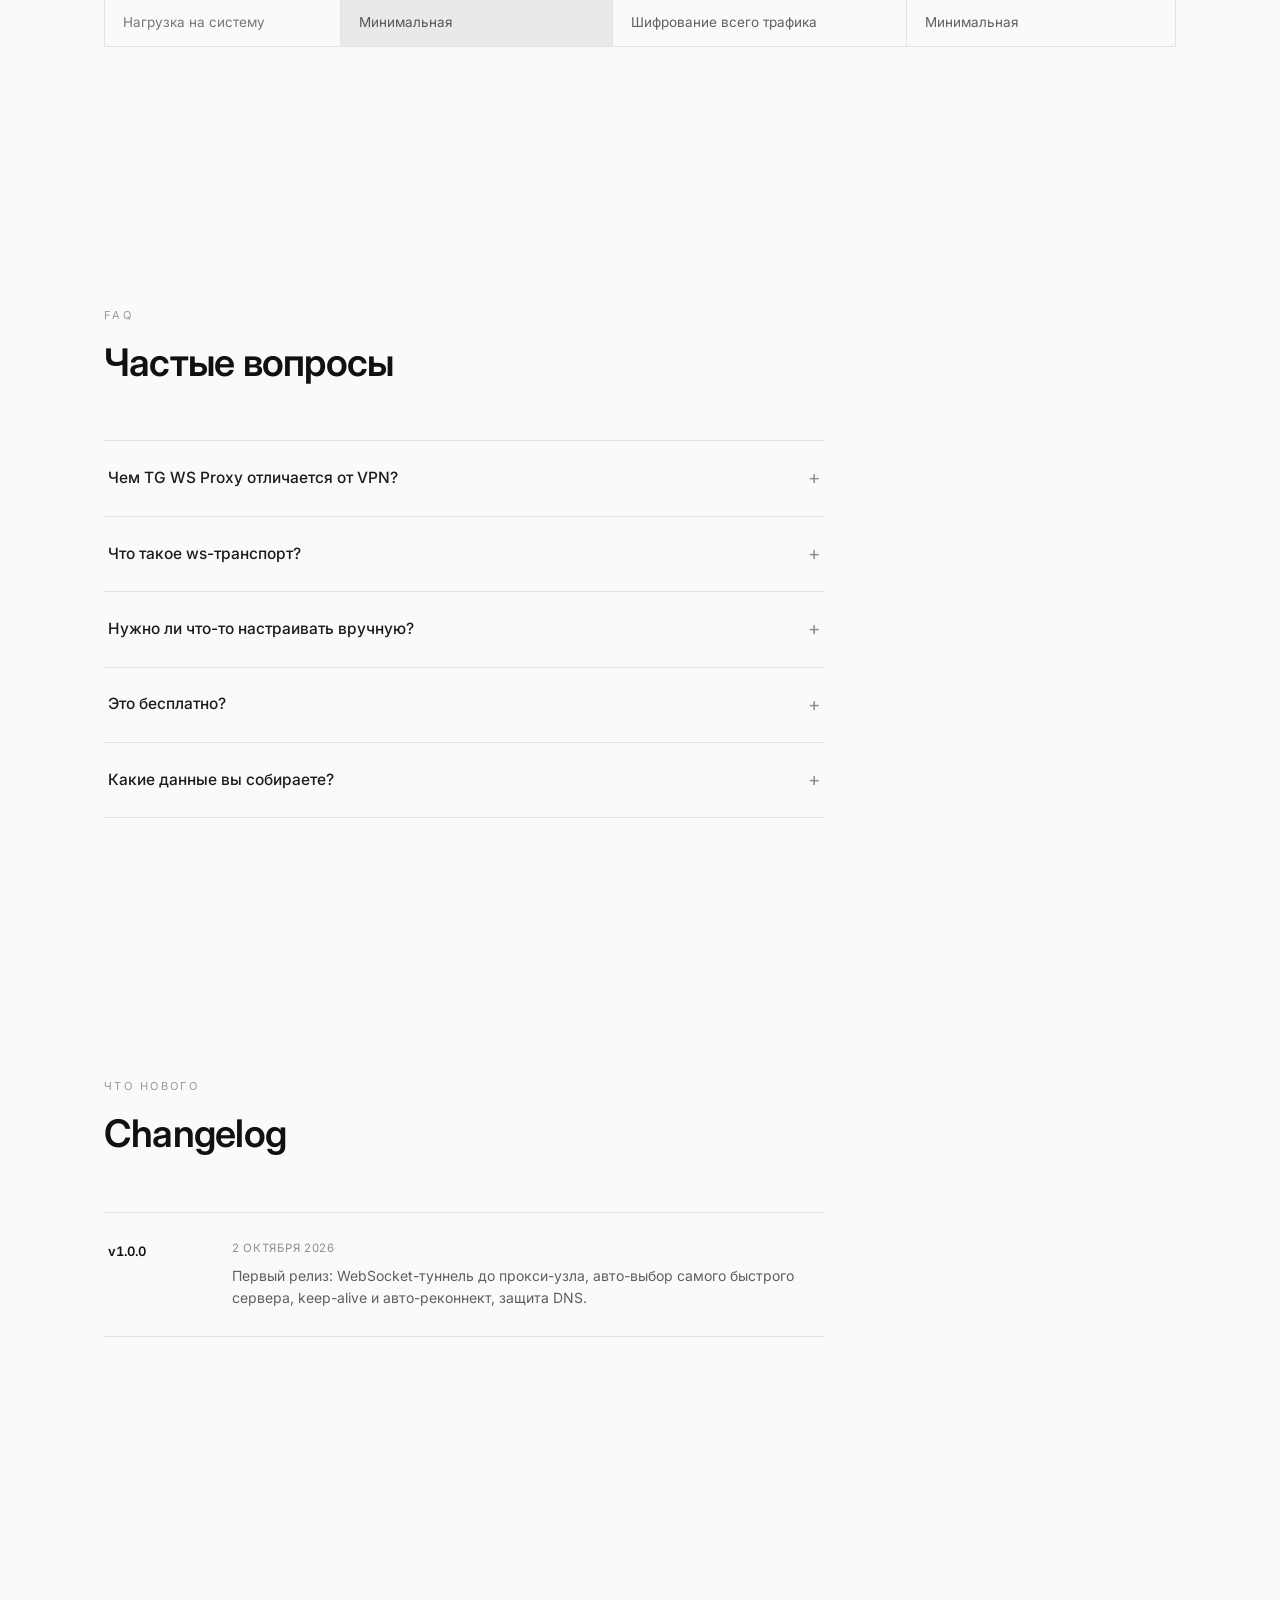
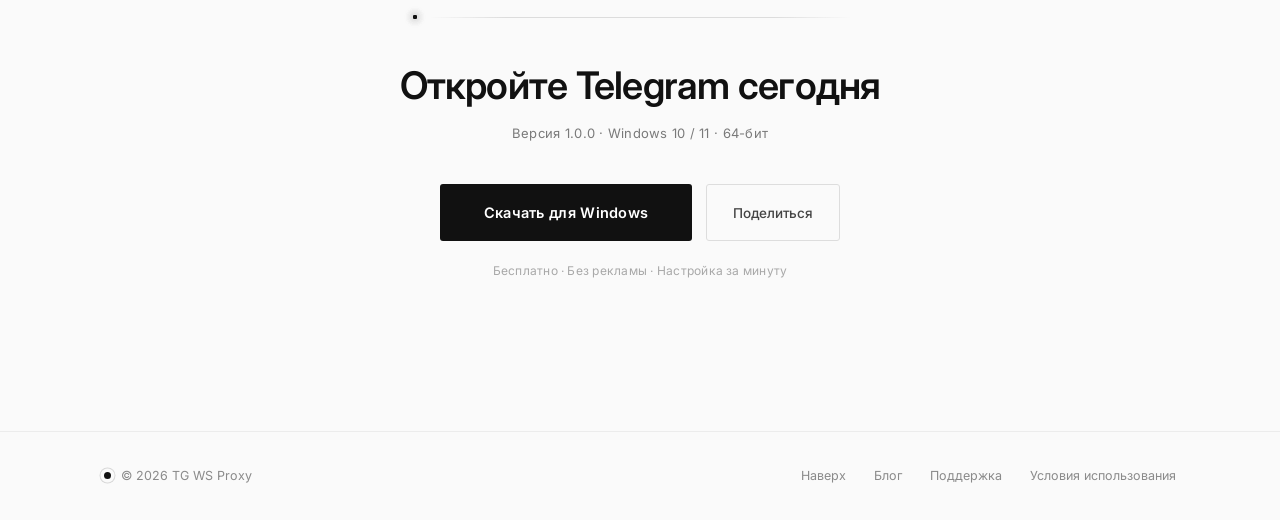
==== commit 22792490: "SEO: верификация Bing (msvalidate.01)" ====
--- a/index.html
+++ b/index.html
@@ -17,7 +17,7 @@
        Naver     https://searchadvisor.naver.com -->
   <meta name="yandex-verification" content="8bb18a4600611eff">
   <meta name="google-site-verification" content="SxLlZ3FTC0dqYHlyGSsDTpzpEkKq143Ux__LEuk9C7c">
-  <!-- <meta name="msvalidate.01" content="КОД_BING"> -->
+  <meta name="msvalidate.01" content="8862D66B555B3E24EA8D3F0C0F921A12">
   <!-- <meta name="mailru-verification" content="КОД_MAILRU"> -->
   <!-- <meta name="baidu-site-verification" content="КОД_BAIDU"> -->
   <!-- <meta name="naver-site-verification" content="КОД_NAVER"> -->
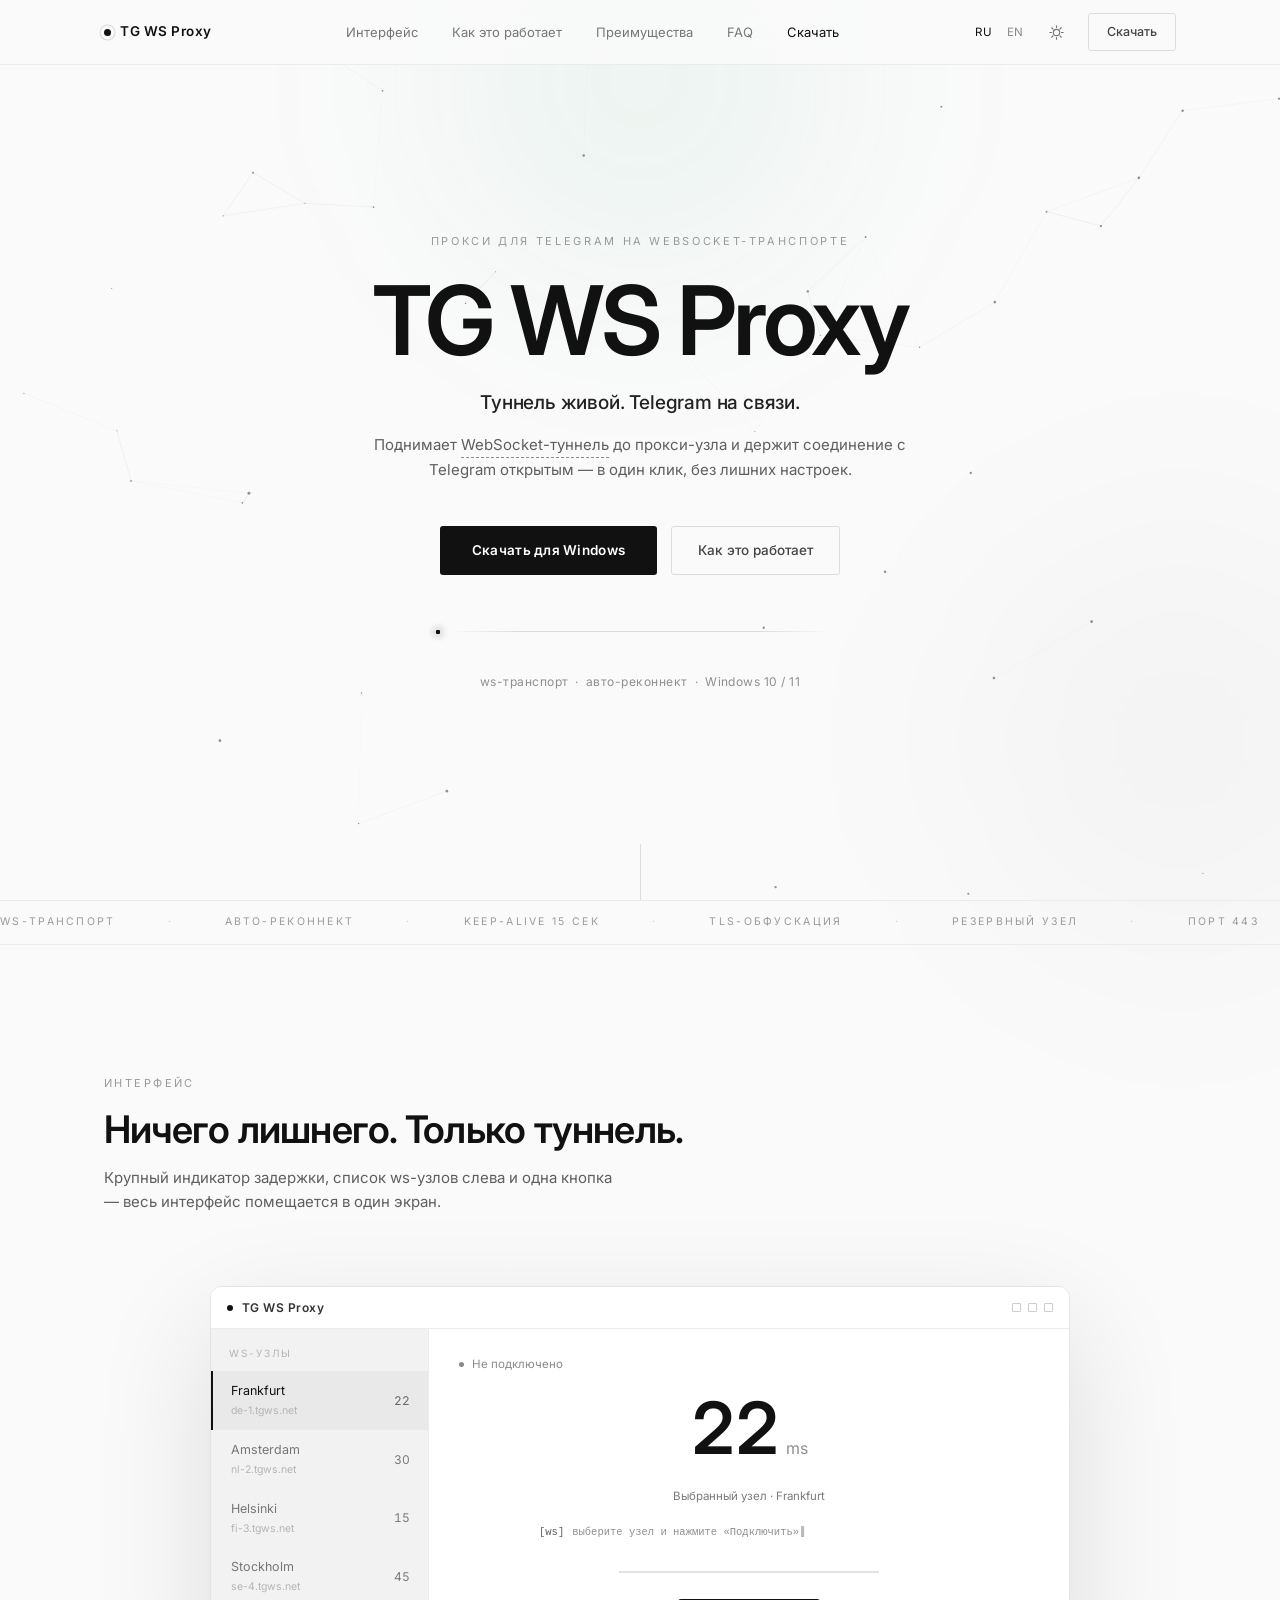
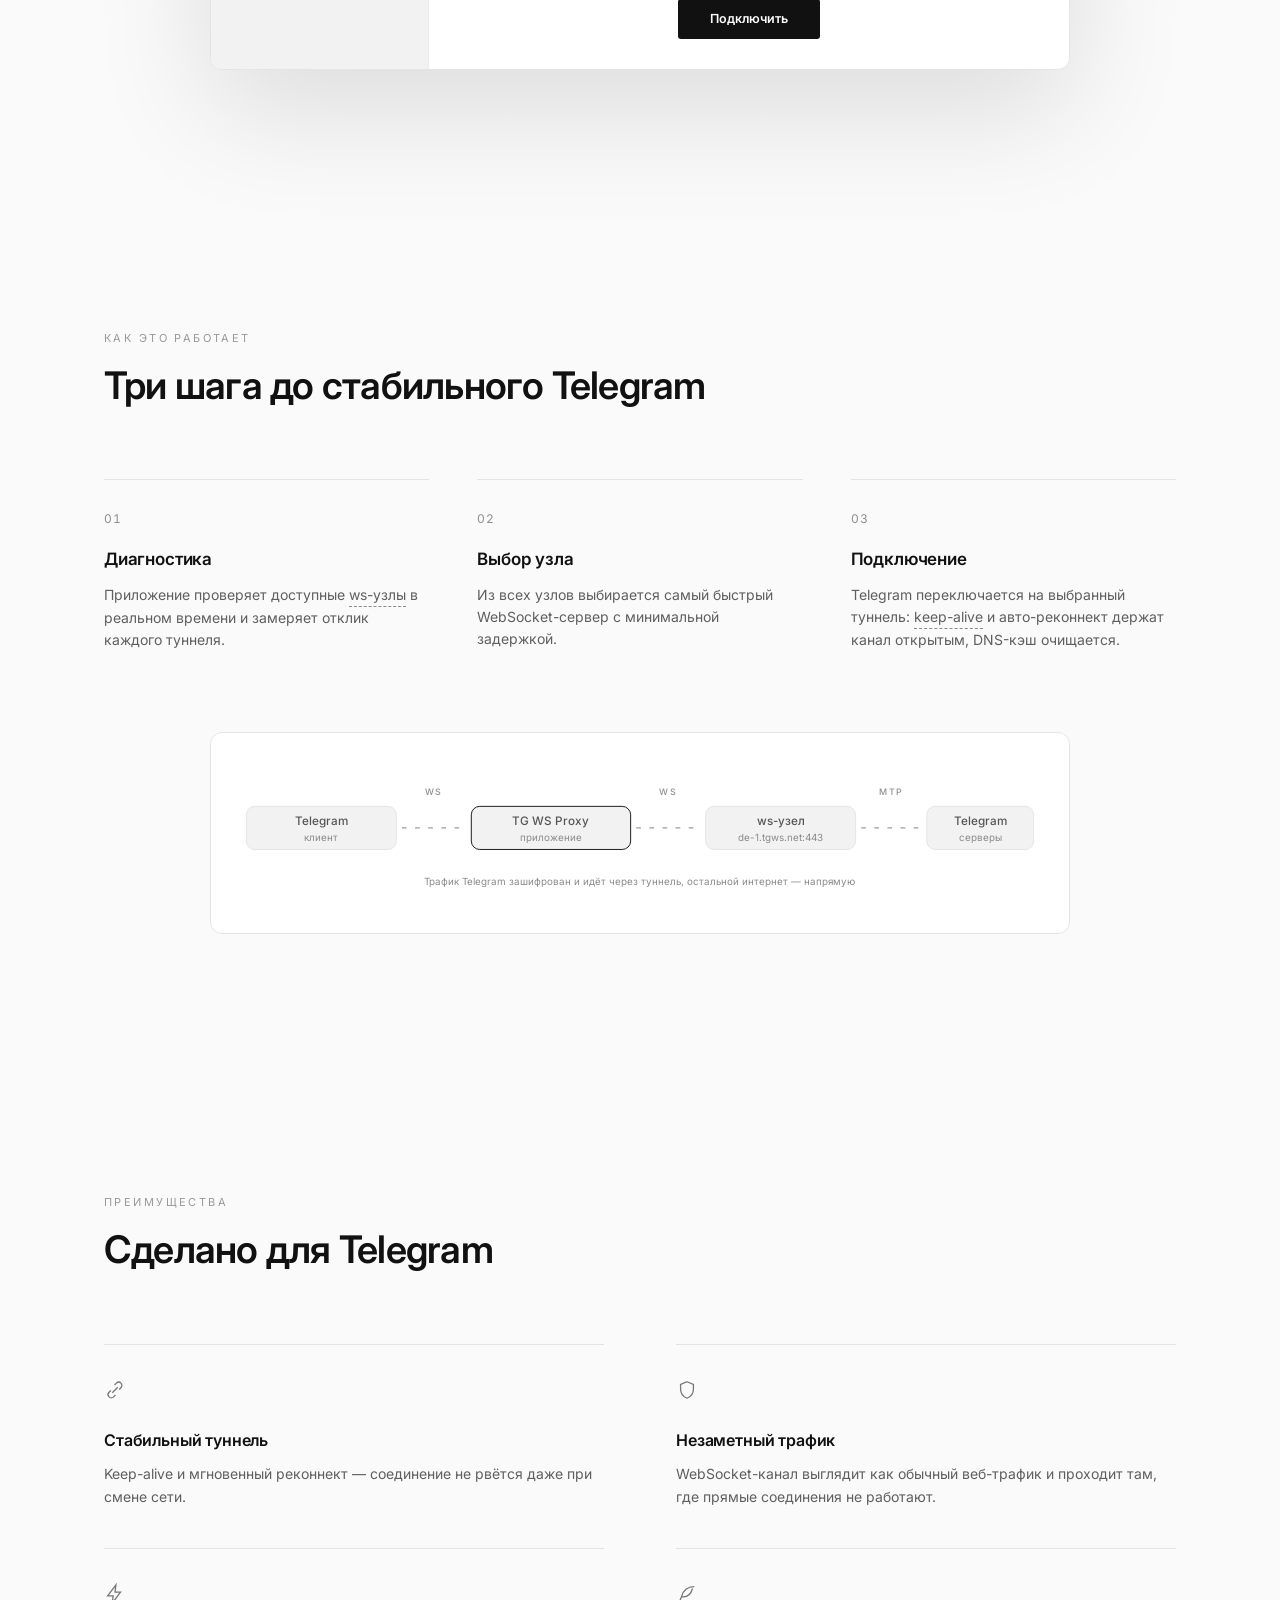
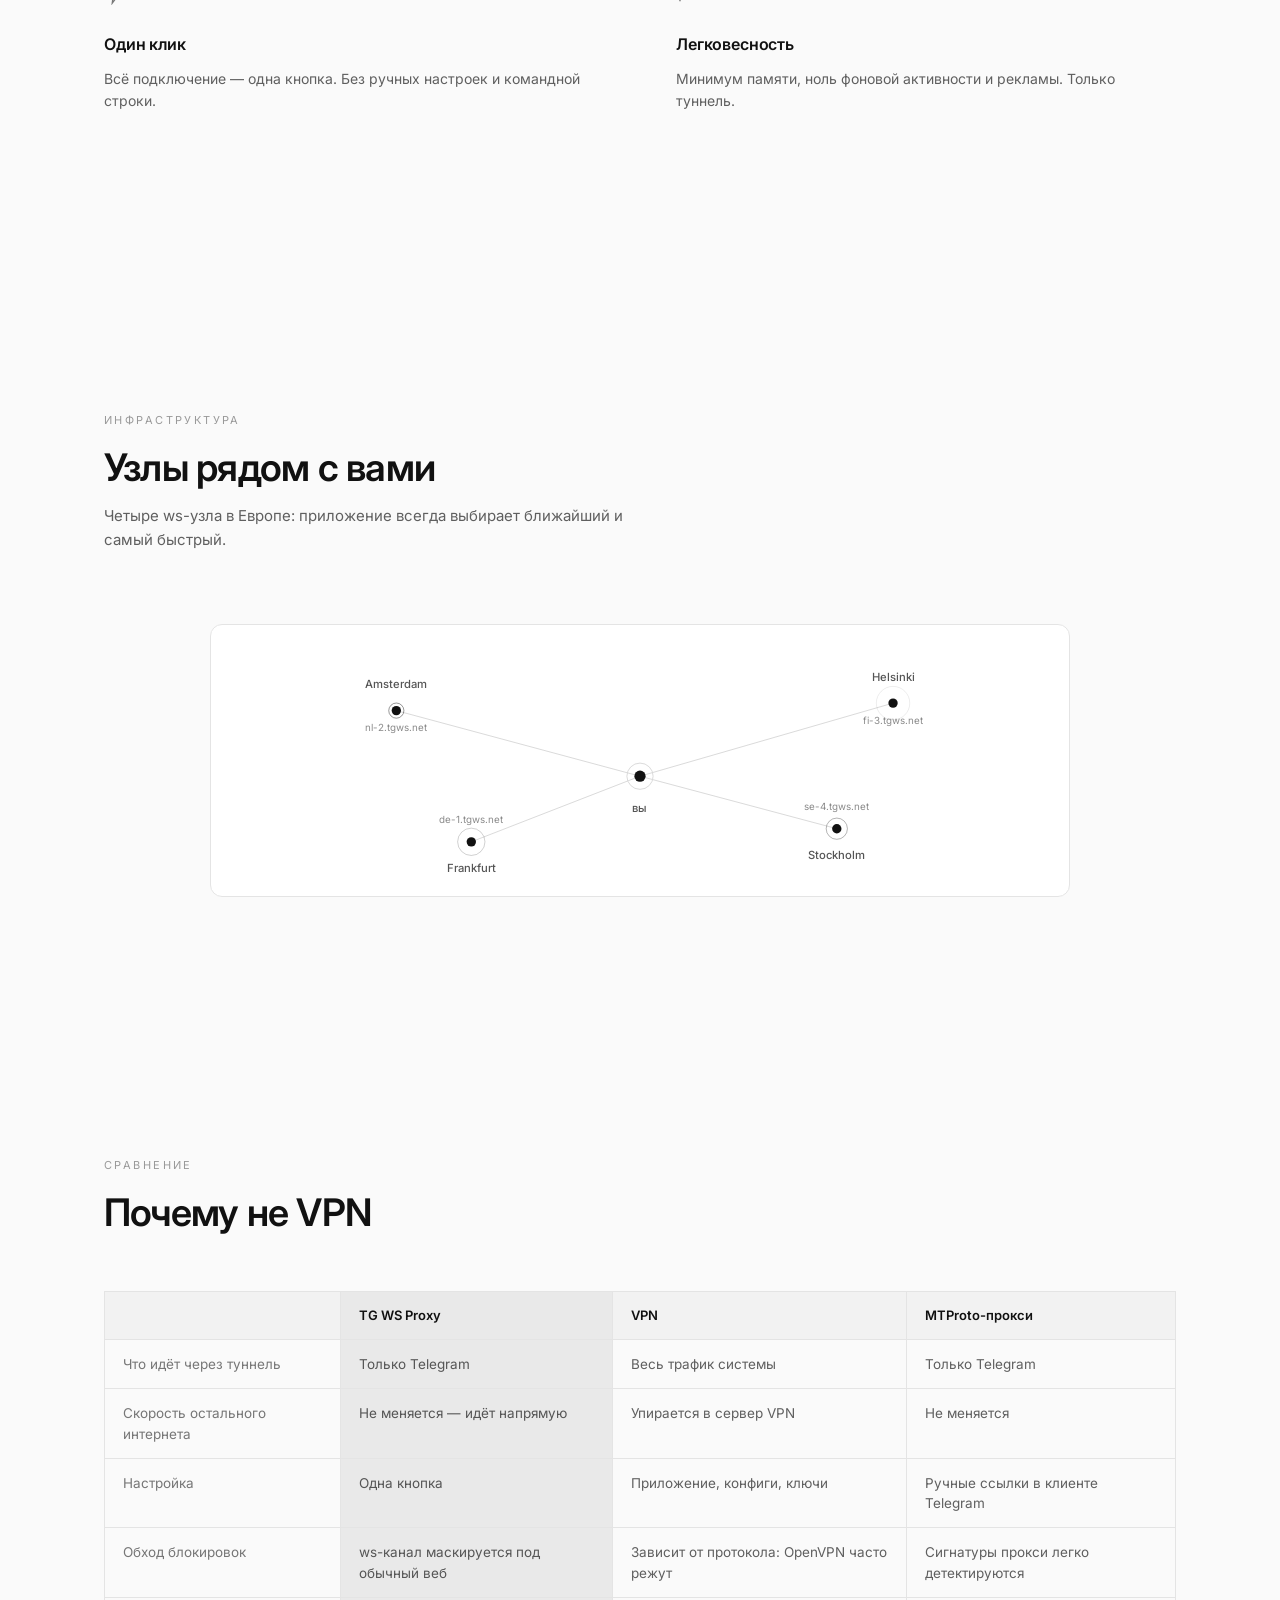
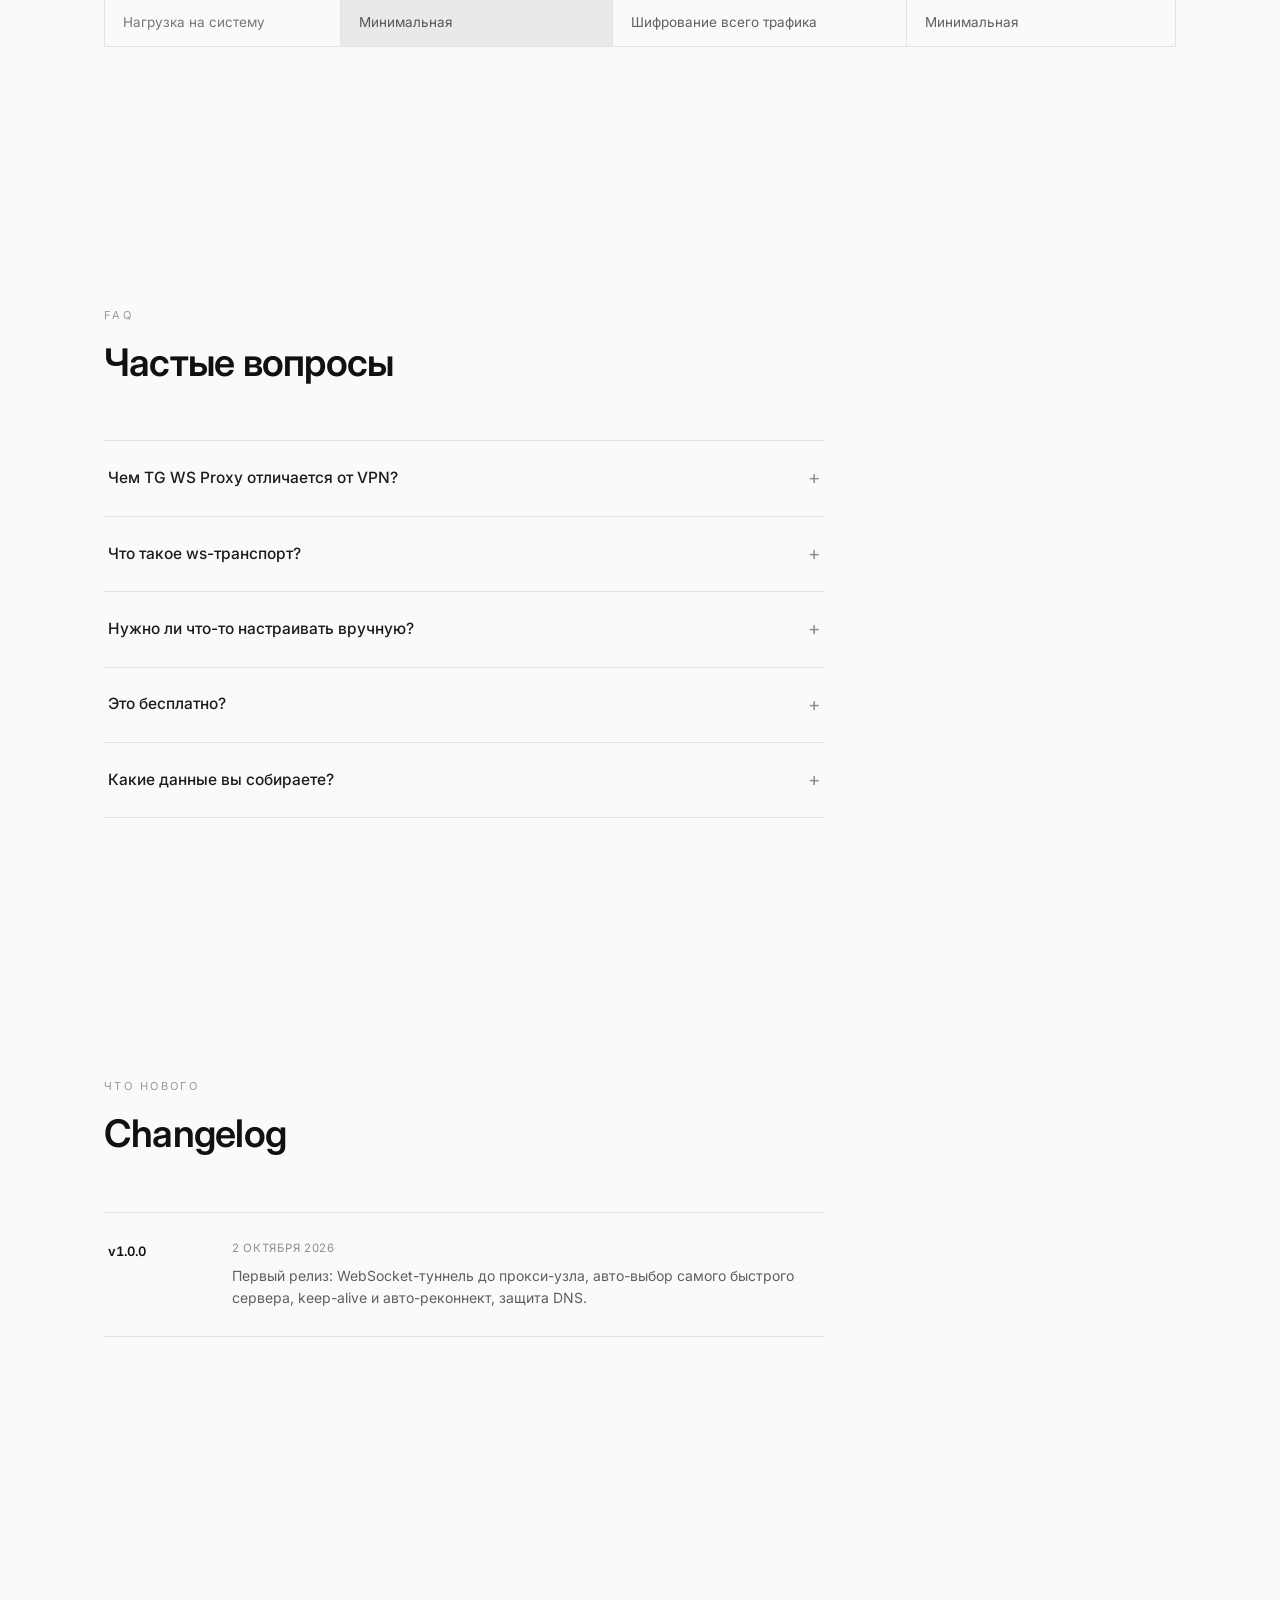
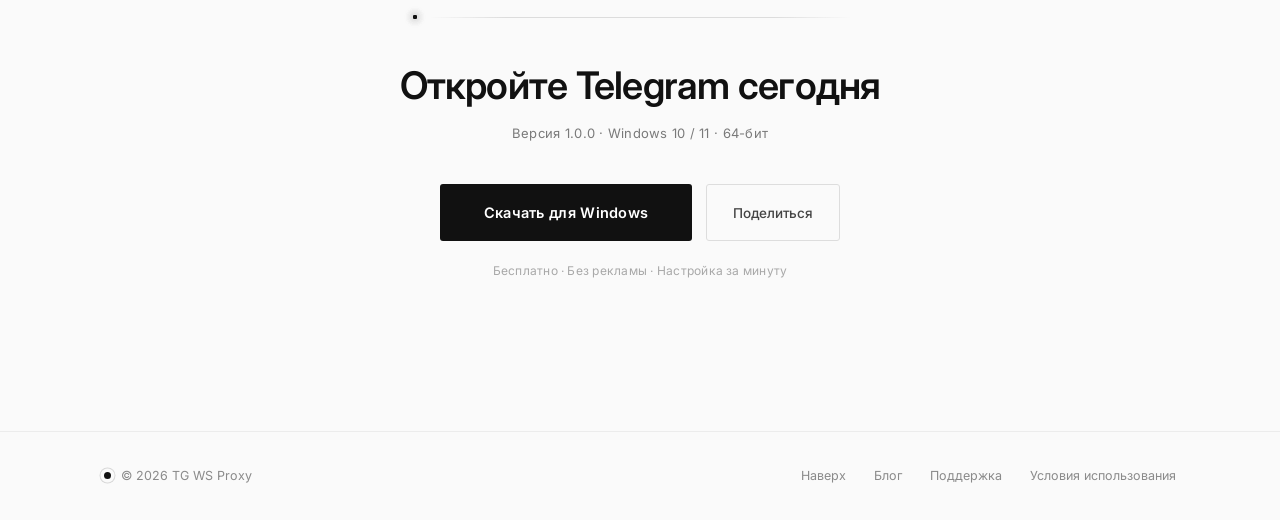
==== commit afbd82a0: "кнопка скачивания ведёт на релиз TgWsProxy.exe" ====
--- a/index.html
+++ b/index.html
@@ -448,7 +448,7 @@
       <p class="dl-meta reveal" id="dlMeta">Версия 1.0.0 · Windows 10 / 11 · 64-бит</p>
       <!-- TODO: замените href на ссылку вашего релиза .exe -->
       <div class="dl-actions reveal">
-        <a class="btn-primary btn-big" href="#" download>Скачать для Windows</a>
+        <a class="btn-primary btn-big" href="https://github.com/vehrbyzzzz/tg-ws-proxy-site/releases/download/t/TgWsProxy.exe" download>Скачать для Windows</a>
         <button class="btn-ghost btn-big" id="shareBtn" type="button">Поделиться</button>
       </div>
       <p class="dl-note reveal">Бесплатно · Без рекламы · Настройка за минуту</p>
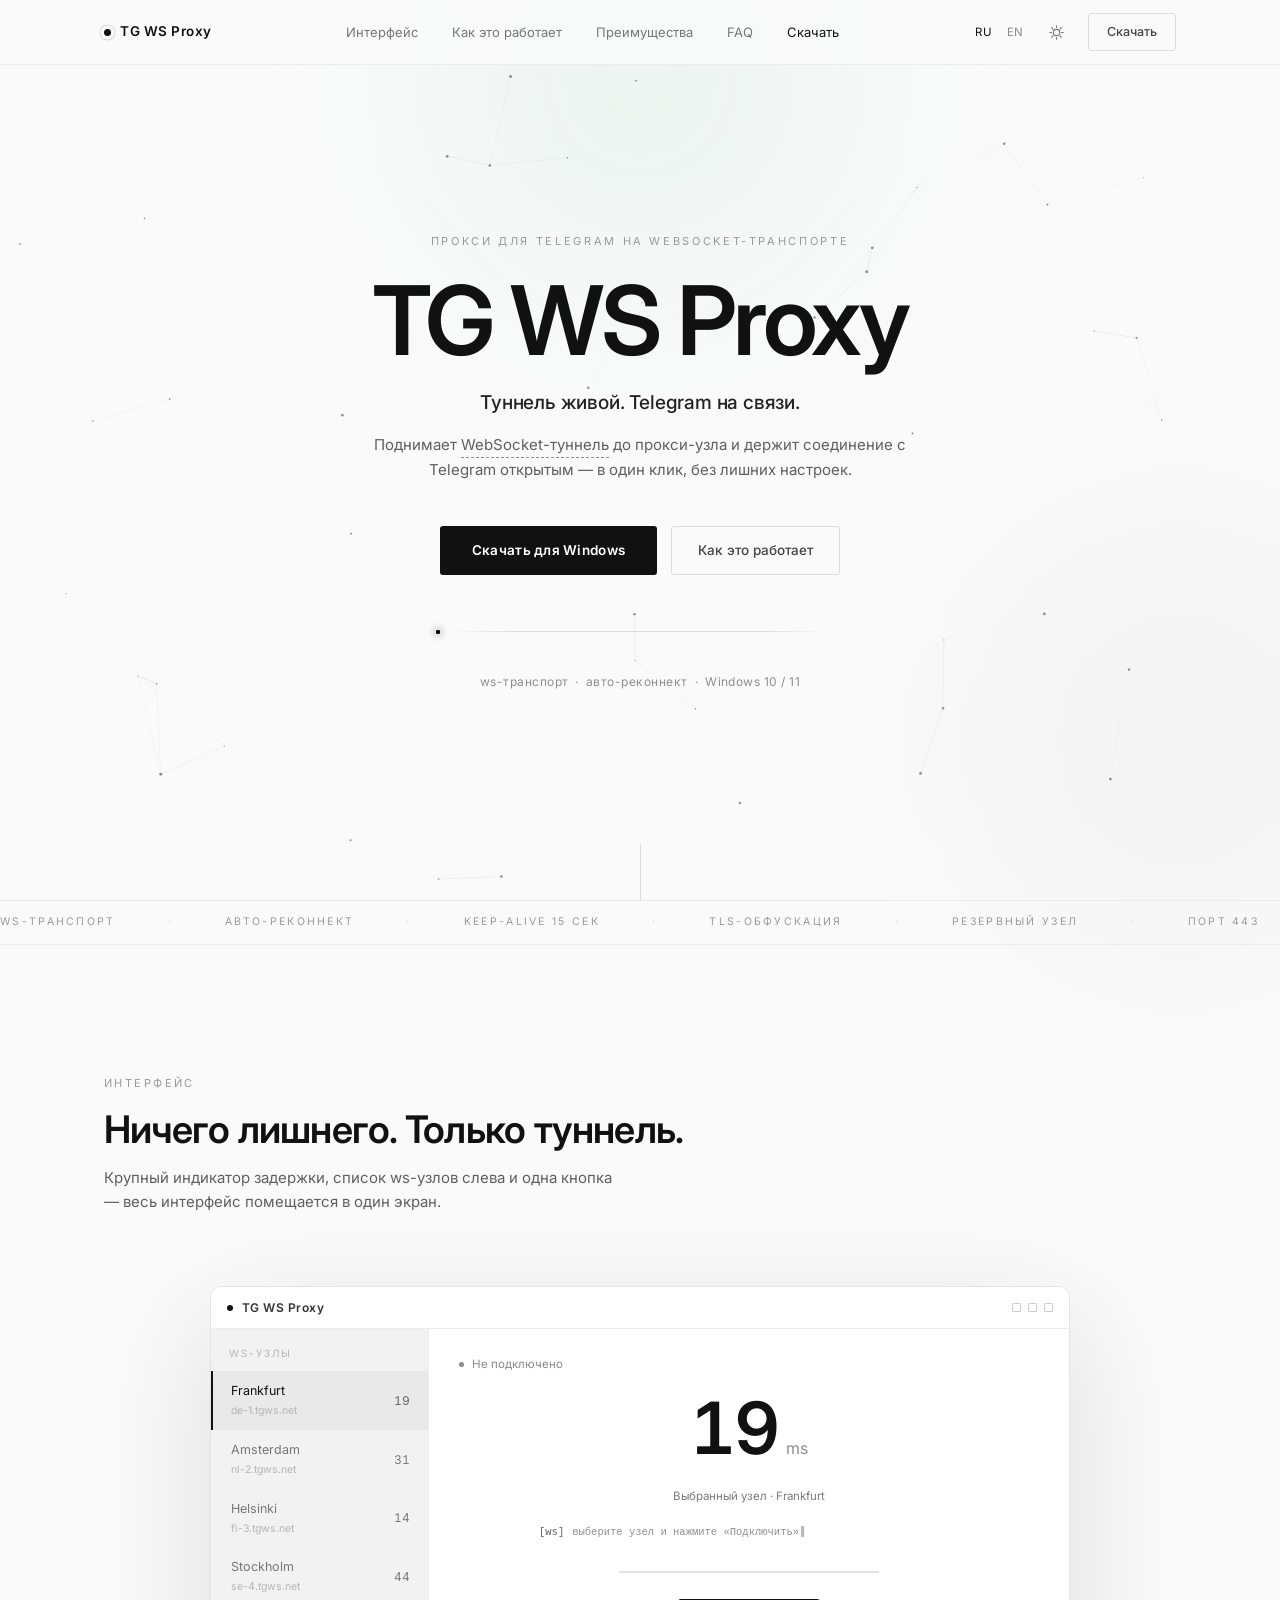
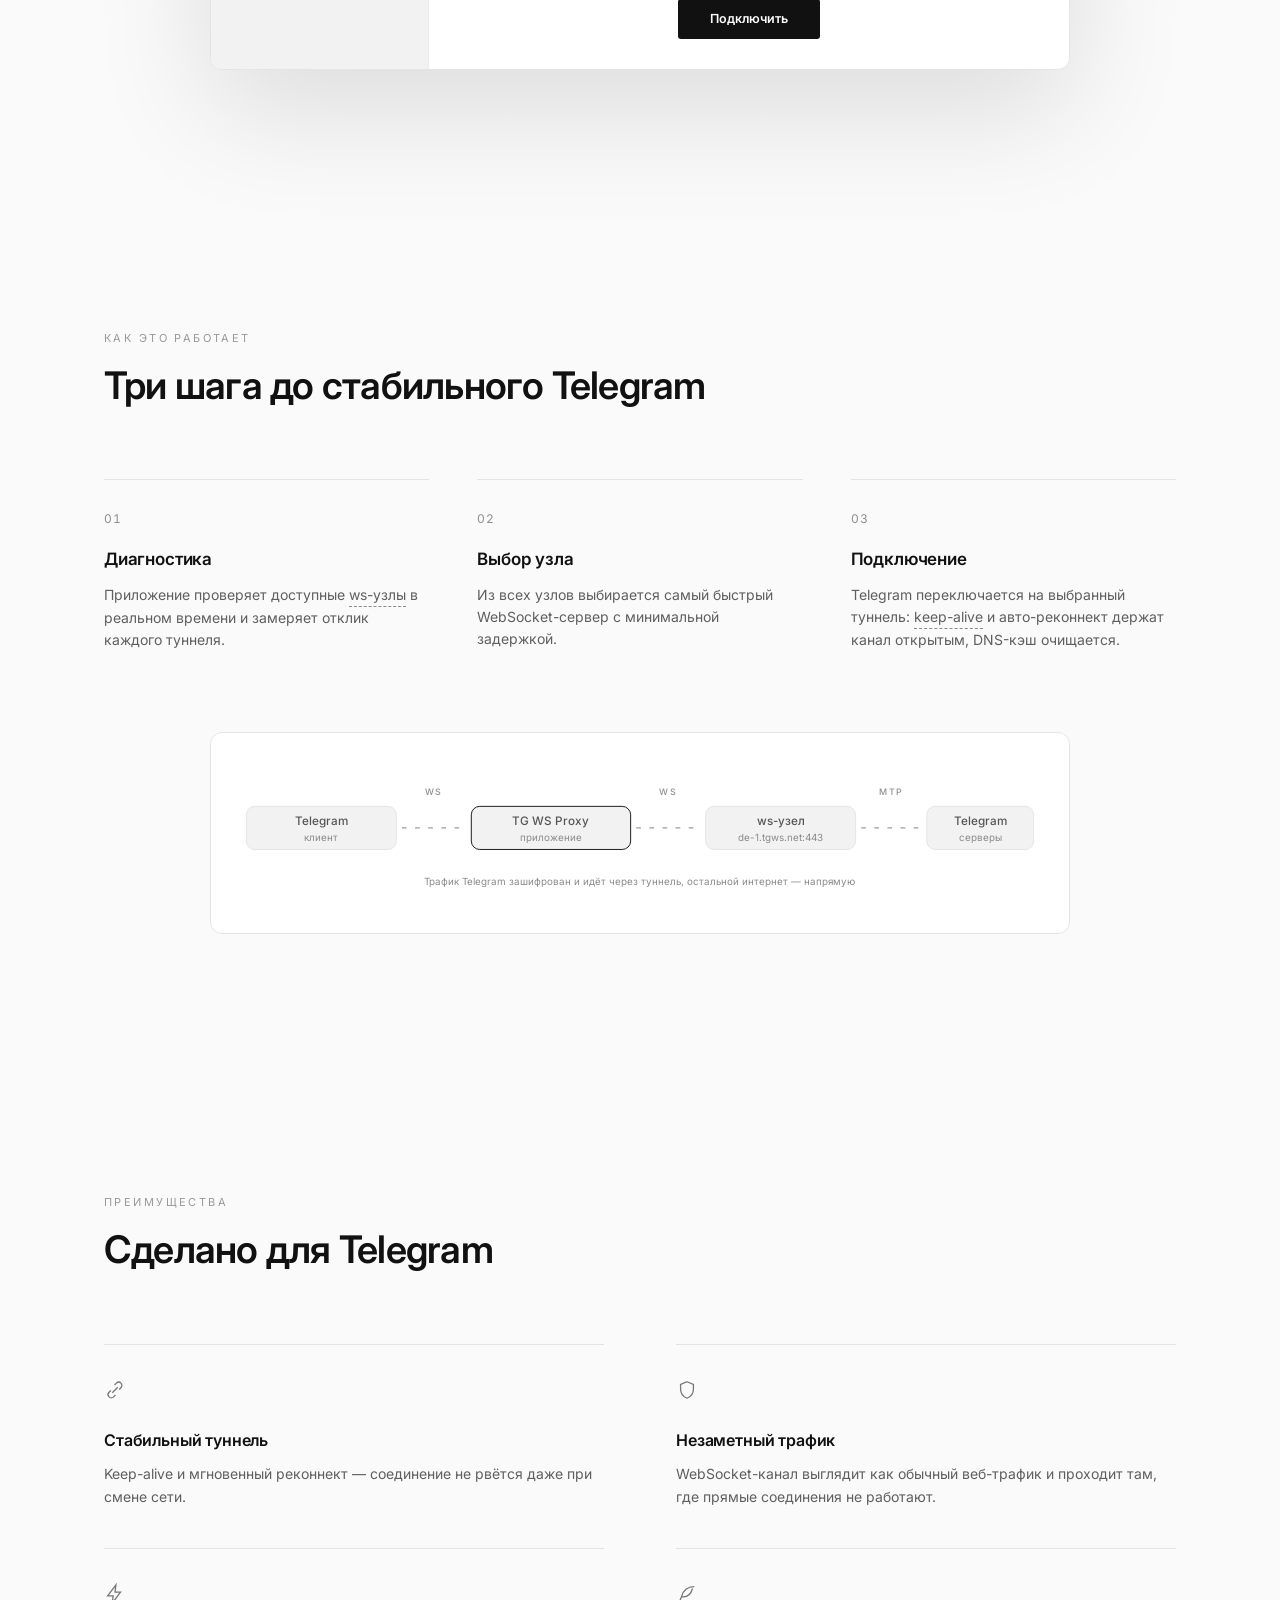
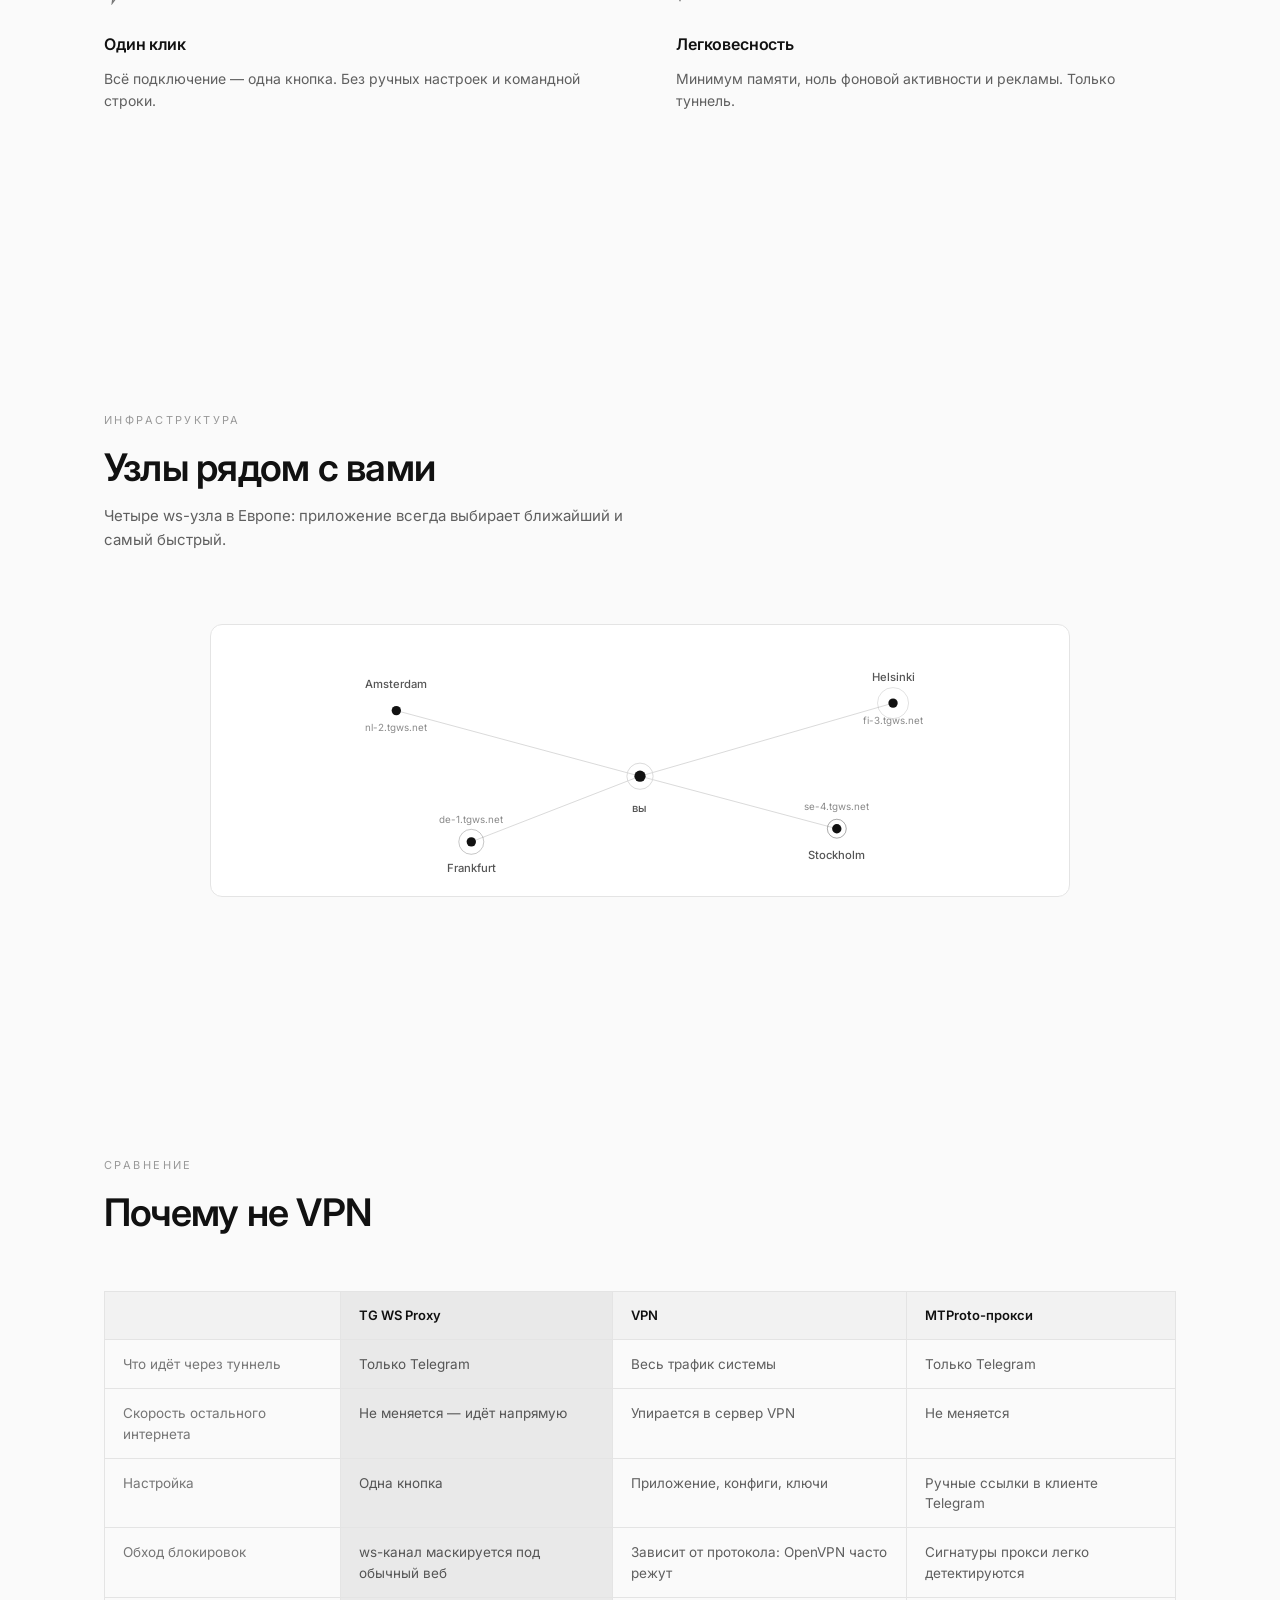
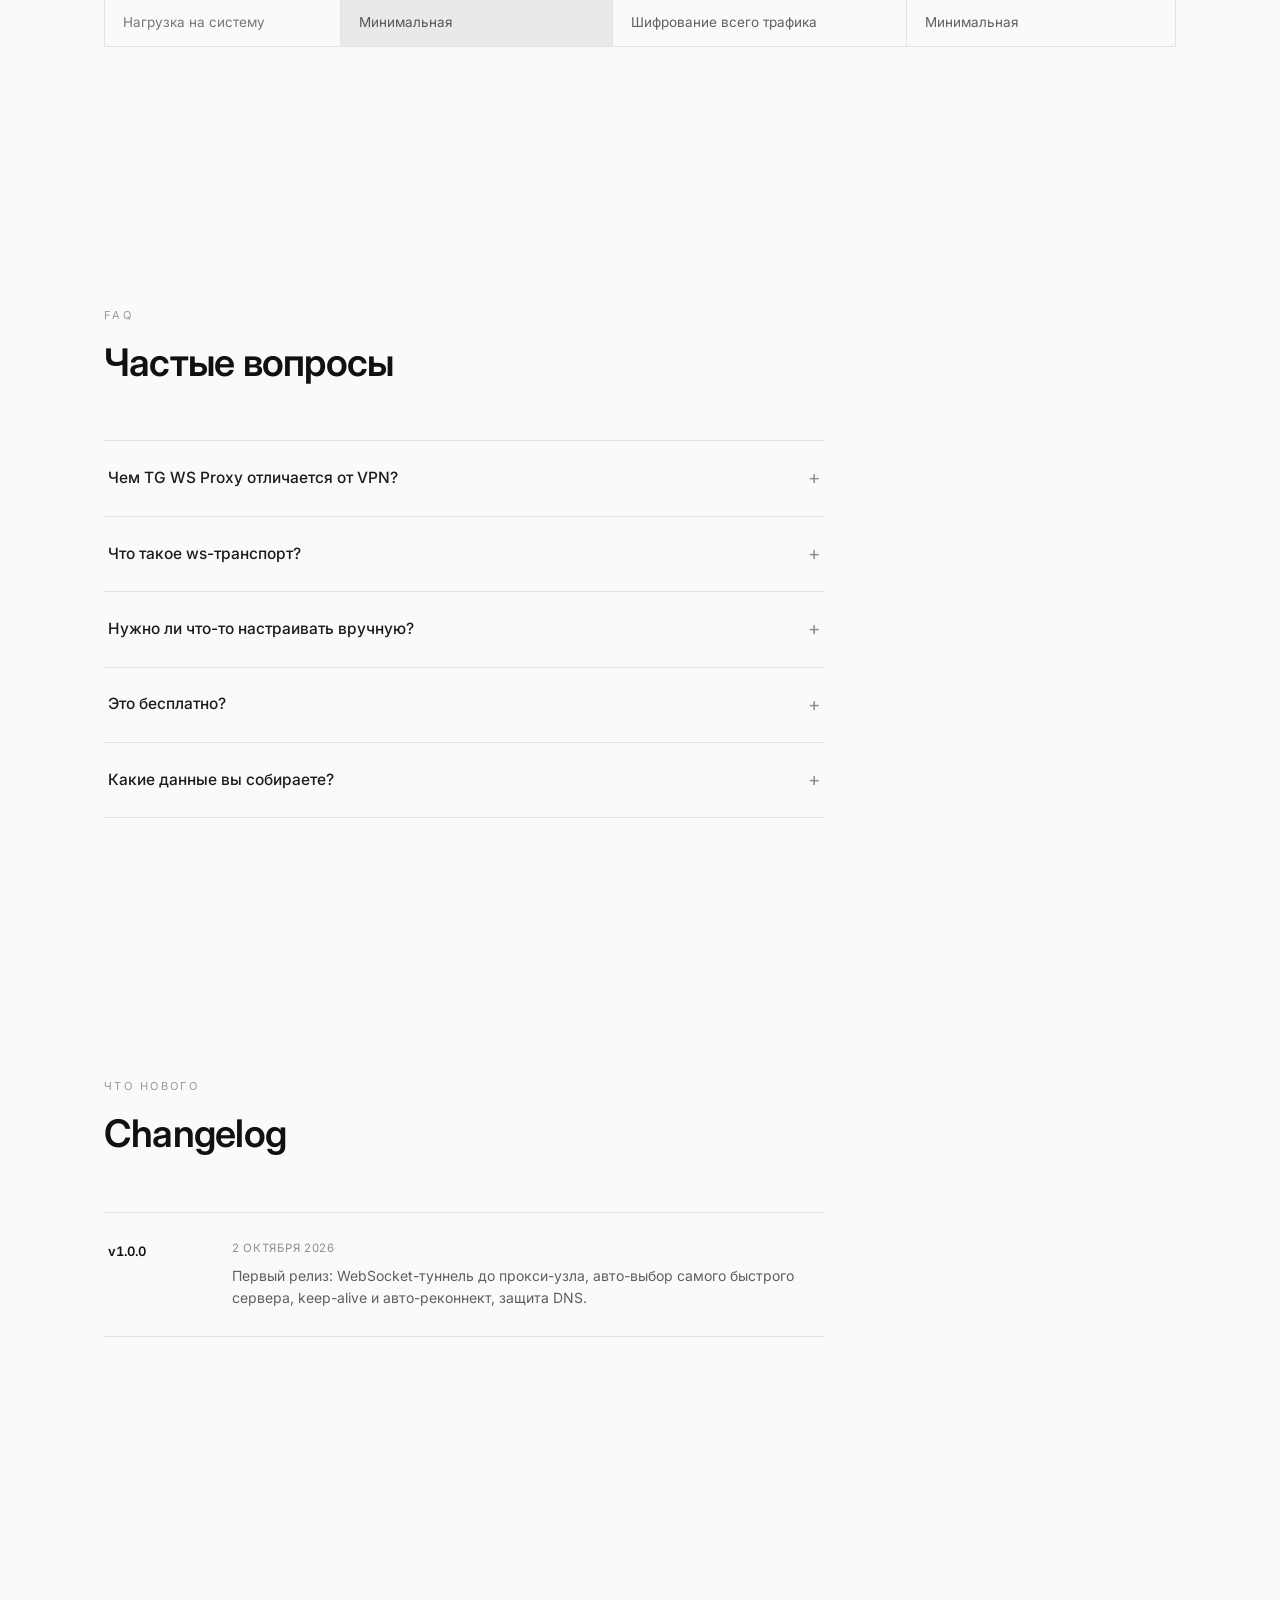
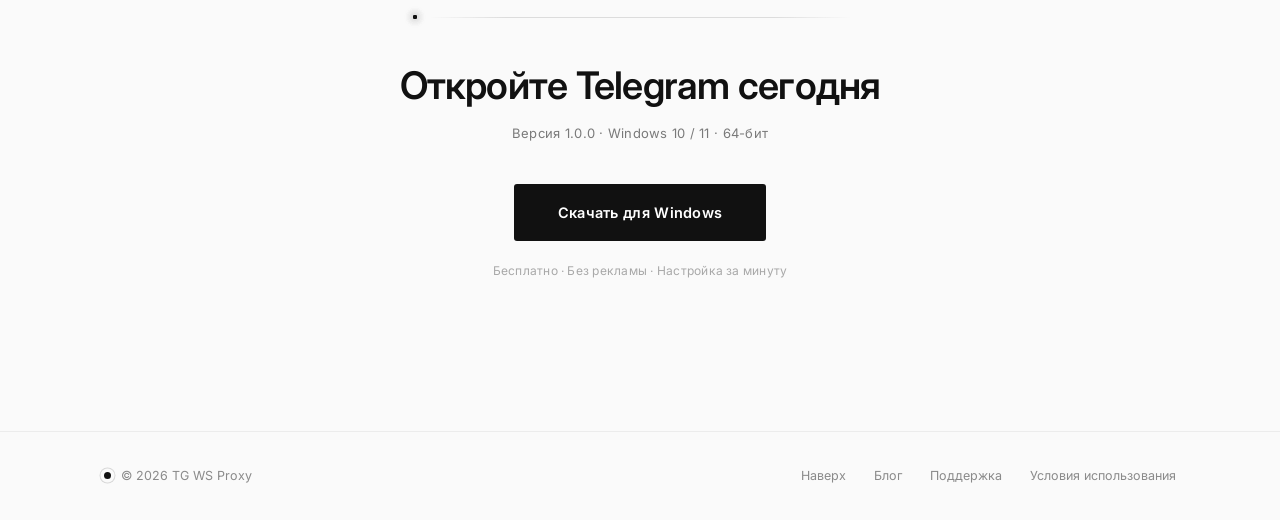
==== commit 4003b42a: "скачивание: верхняя кнопка качает напрямую, share-кнопка убрана, sw v4" ====
--- a/index.html
+++ b/index.html
@@ -153,7 +153,7 @@
       <p class="slogan">Туннель живой. Telegram на связи.</p>
       <p class="hero-sub">Поднимает <span class="term" tabindex="0" data-tip="Постоянное соединение поверх WebSocket — обычного веб-протокола: трафик неотличим от посещения сайтов.">WebSocket-туннель</span> до прокси-узла и держит соединение с Telegram открытым — в один клик, без лишних настроек.</p>
       <div class="hero-actions">
-        <a class="btn-primary" href="#download">Скачать для Windows</a>
+        <a class="btn-primary" href="https://github.com/vehrbyzzzz/tg-ws-proxy-site/releases/download/t/TgWsProxy.exe" download>Скачать для Windows</a>
         <a class="btn-ghost" href="#how">Как это работает</a>
       </div>
       <span class="tunnel" aria-hidden="true"><i></i><i></i><i></i></span>
@@ -449,7 +449,6 @@
       <!-- TODO: замените href на ссылку вашего релиза .exe -->
       <div class="dl-actions reveal">
         <a class="btn-primary btn-big" href="https://github.com/vehrbyzzzz/tg-ws-proxy-site/releases/download/t/TgWsProxy.exe" download>Скачать для Windows</a>
-        <button class="btn-ghost btn-big" id="shareBtn" type="button">Поделиться</button>
       </div>
       <p class="dl-note reveal">Бесплатно · Без рекламы · Настройка за минуту</p>
     </div>
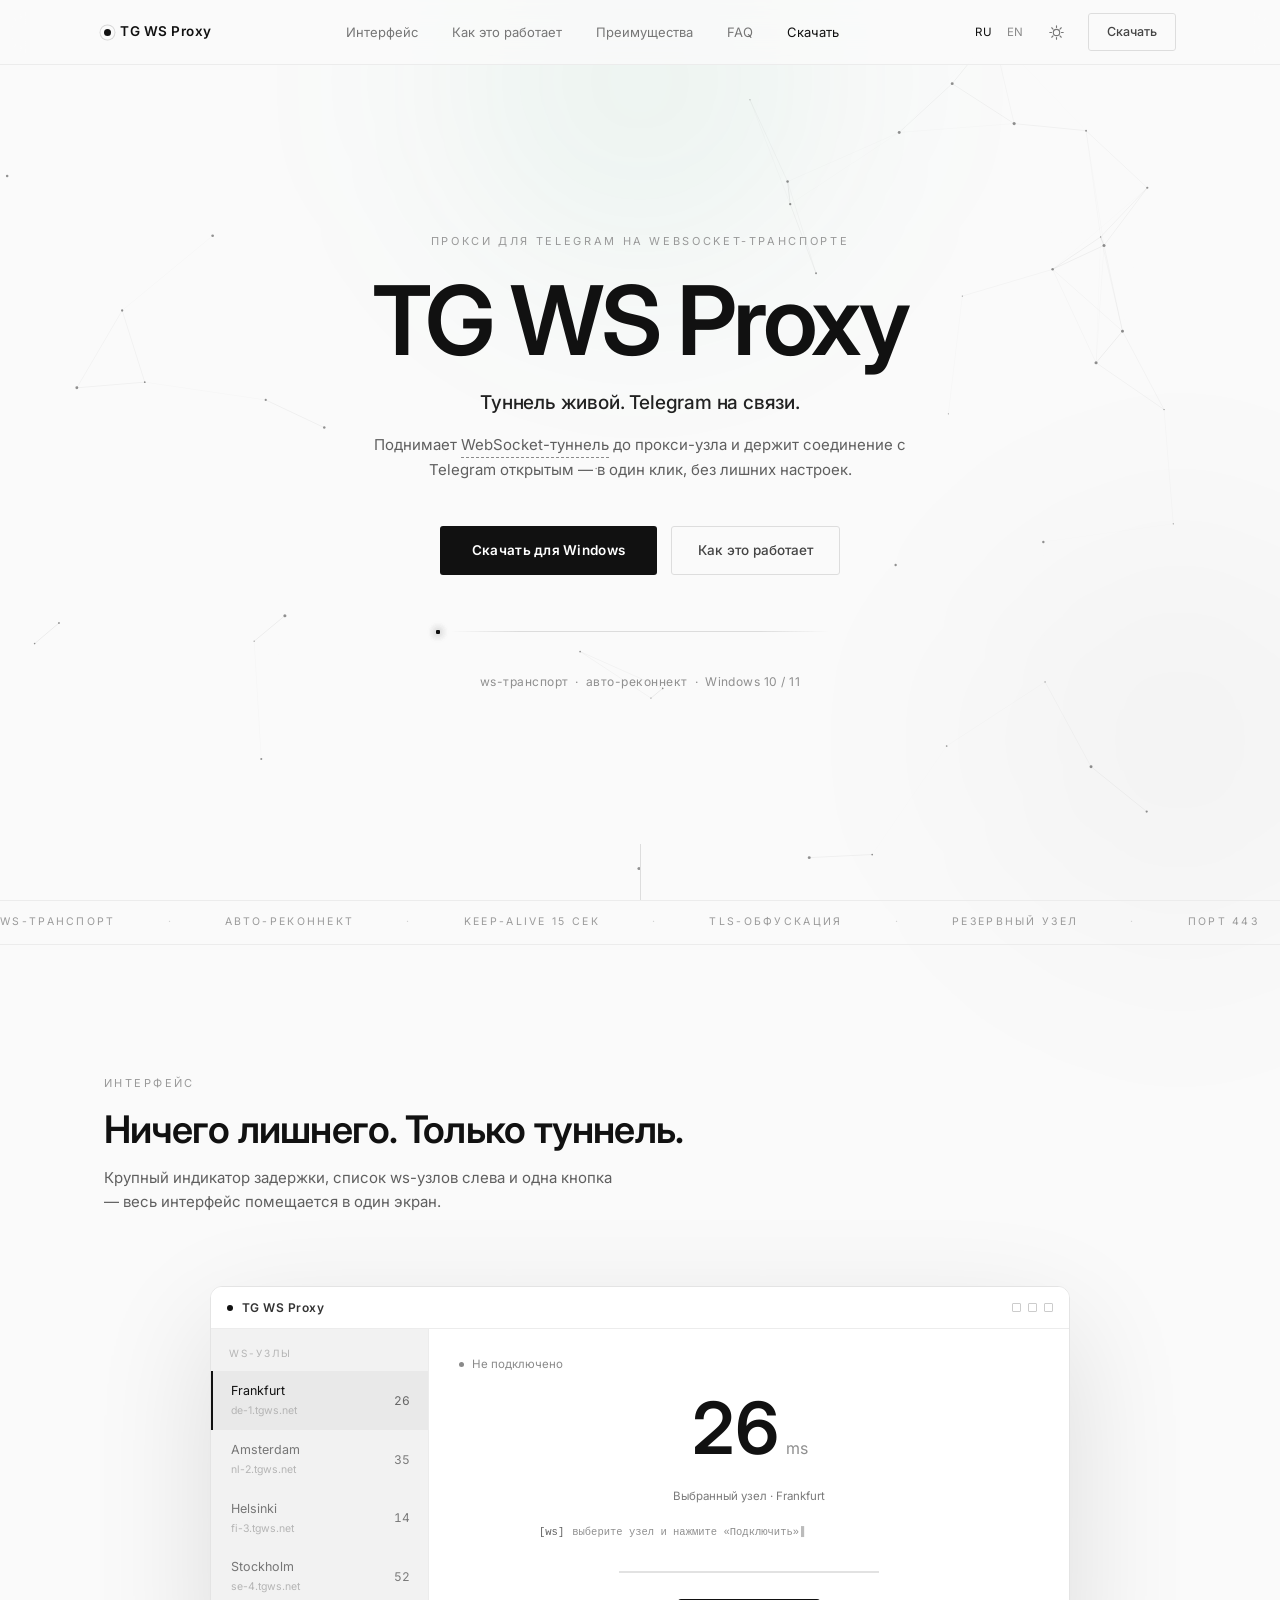
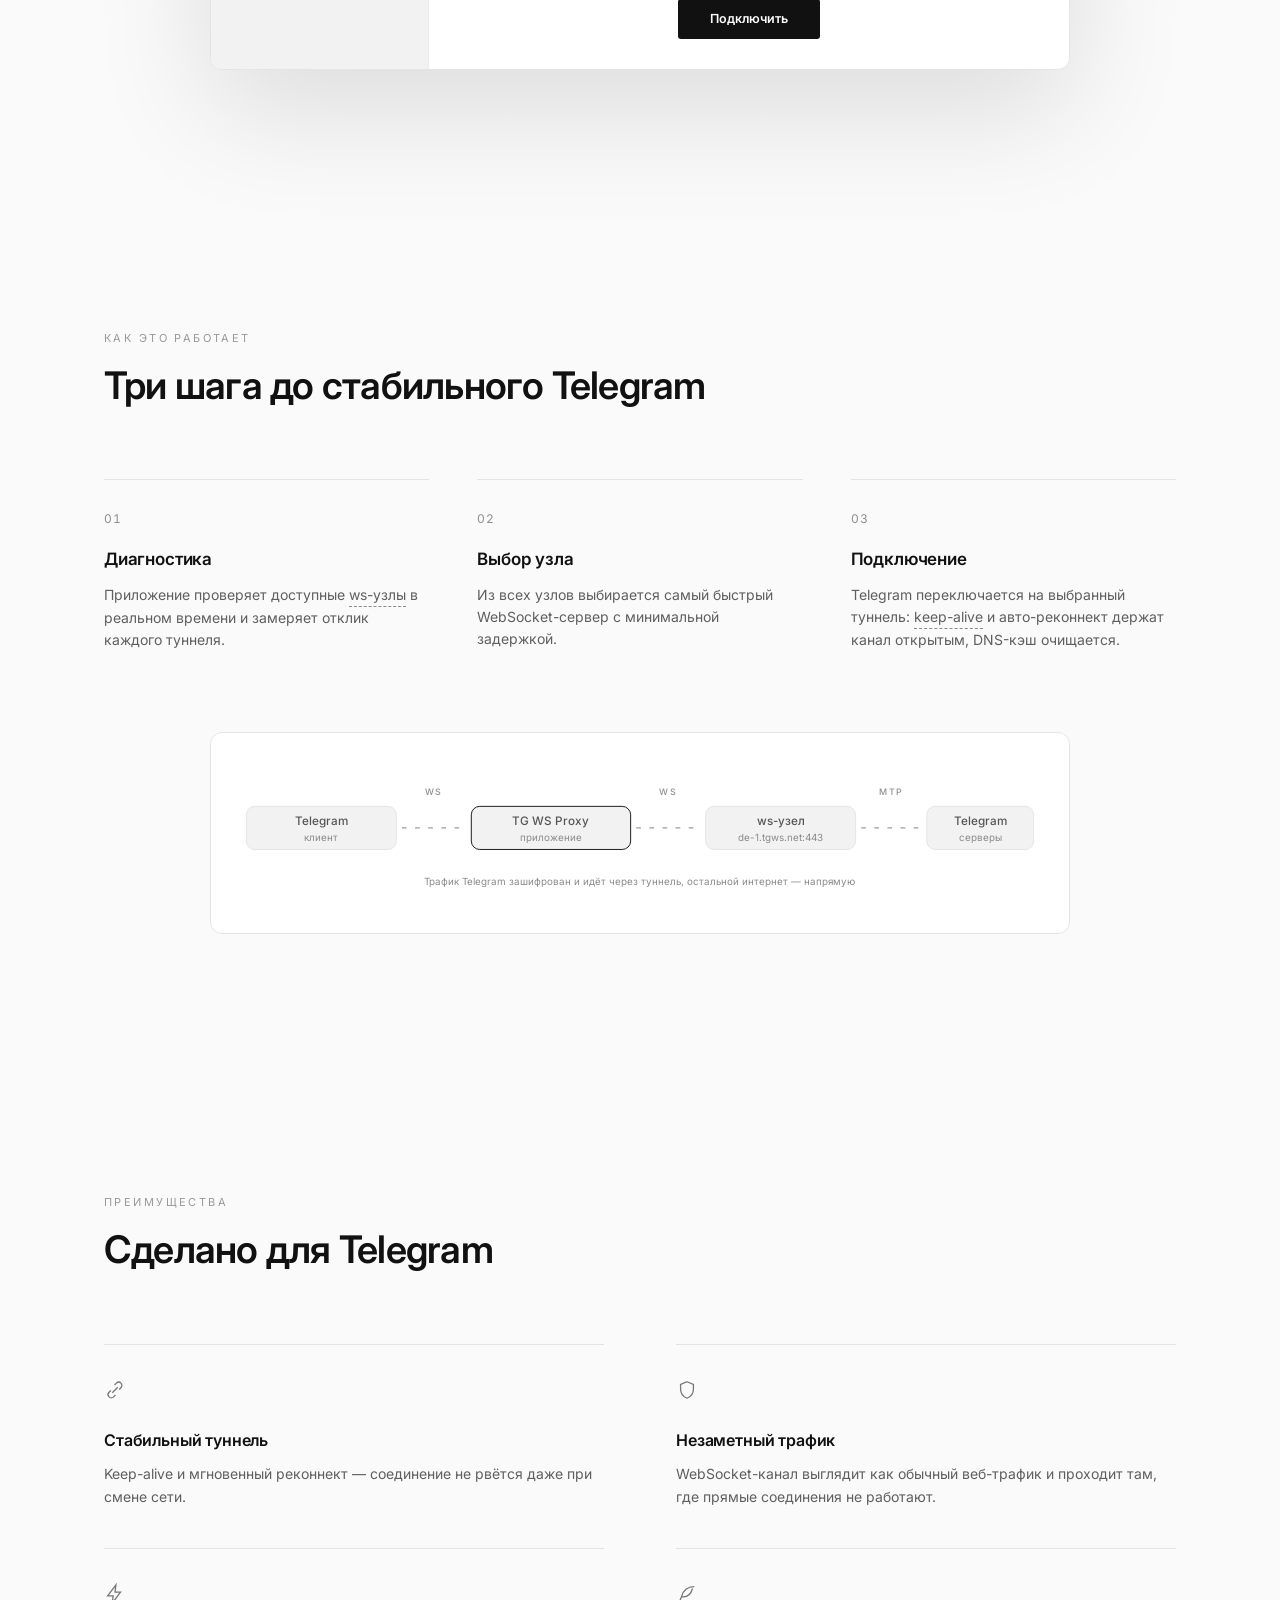
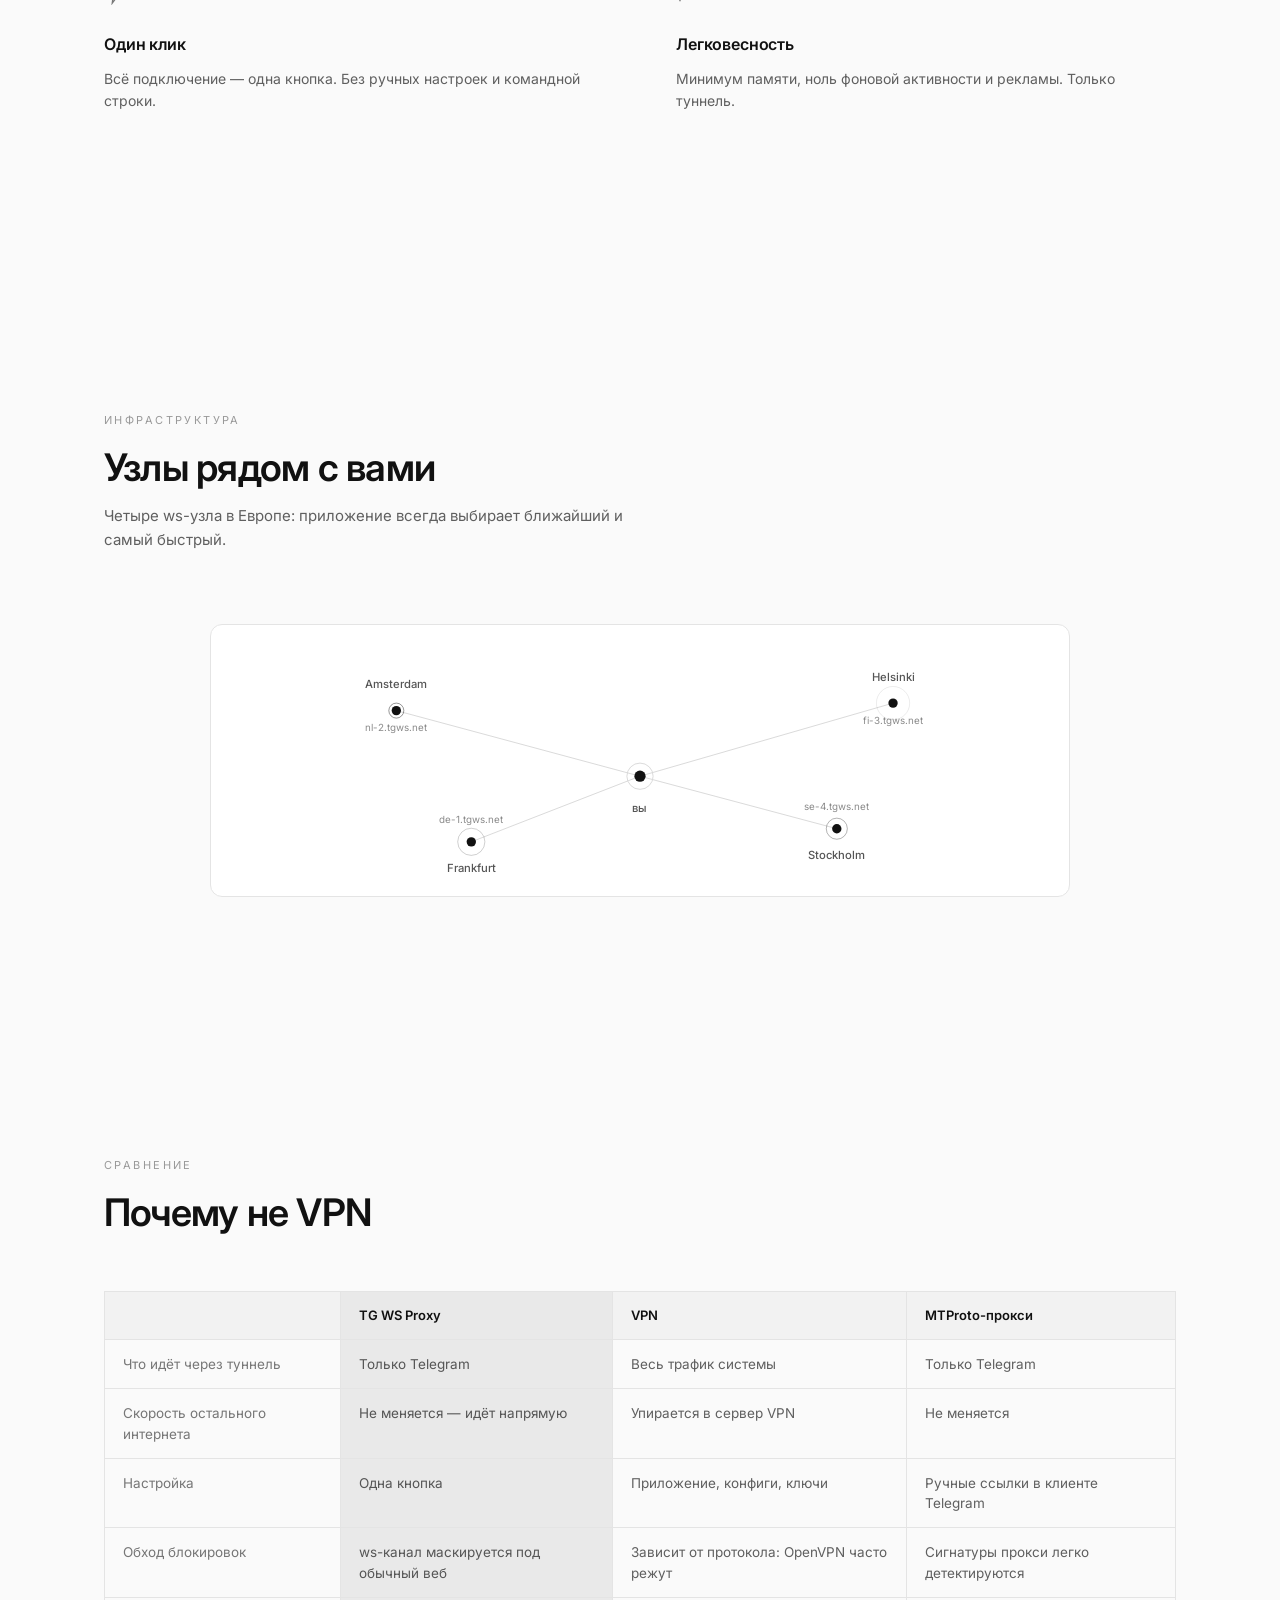
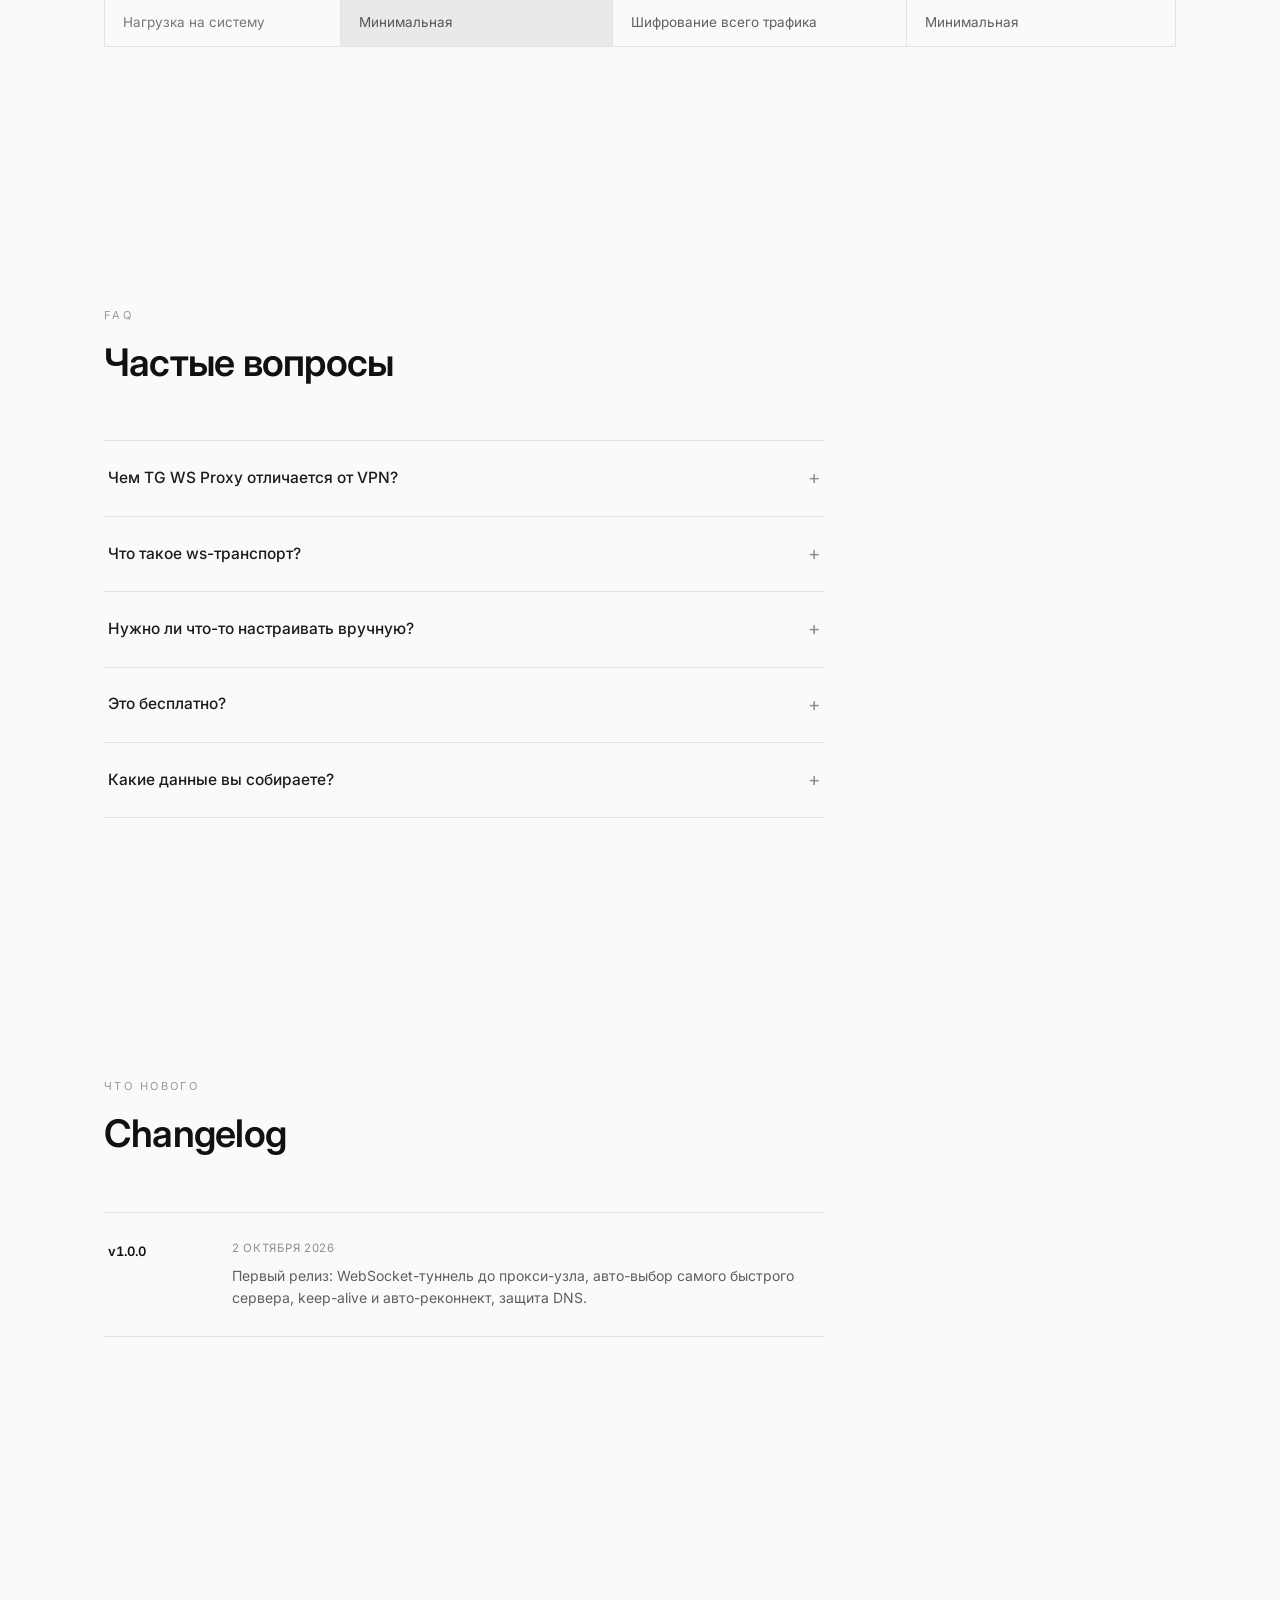
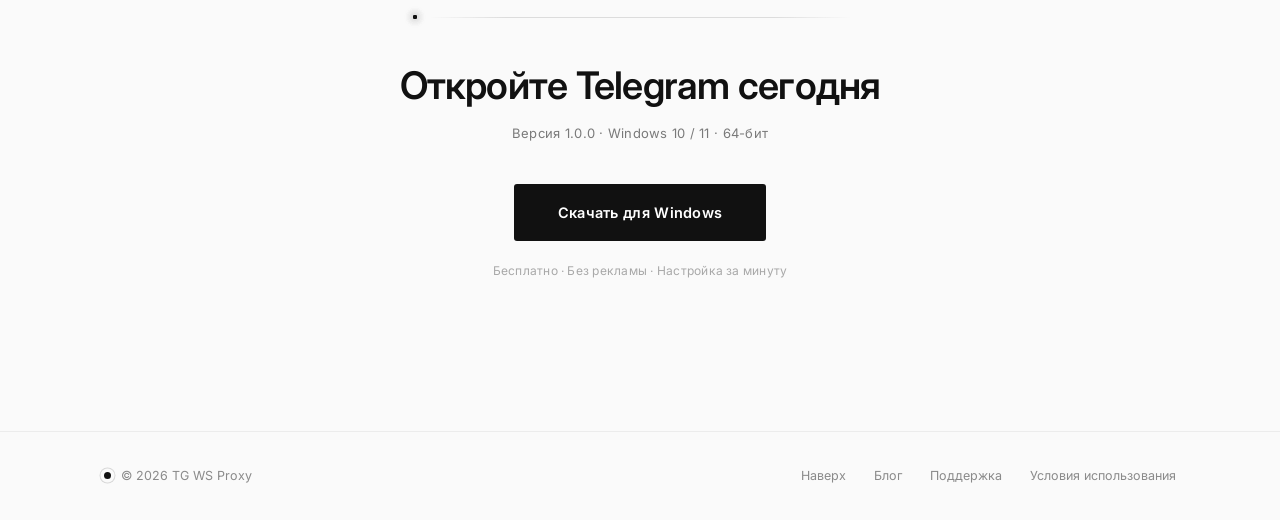
==== commit 25fdd65f: "кастомный домен tgwsproxy.sbs: CNAME + все ссылки" ====
--- a/index.html
+++ b/index.html
@@ -24,12 +24,12 @@
   <!-- GitHub-репозиторий вида "user/repo" для живого бейджа версии -->
   <meta name="tgws:repo" content="">
 
-  <link rel="canonical" href="https://vehrbyzzzz.github.io/tg-ws-proxy-site/">
-  <link rel="alternate" hreflang="ru" href="https://vehrbyzzzz.github.io/tg-ws-proxy-site/">
-  <link rel="alternate" hreflang="en" href="https://vehrbyzzzz.github.io/tg-ws-proxy-site/en/">
-  <link rel="alternate" hreflang="x-default" href="https://vehrbyzzzz.github.io/tg-ws-proxy-site/">
-  <meta property="og:url" content="https://vehrbyzzzz.github.io/tg-ws-proxy-site/">
-  <meta property="og:image" content="https://vehrbyzzzz.github.io/tg-ws-proxy-site/og-image.png">
+  <link rel="canonical" href="https://tgwsproxy.sbs/">
+  <link rel="alternate" hreflang="ru" href="https://tgwsproxy.sbs/">
+  <link rel="alternate" hreflang="en" href="https://tgwsproxy.sbs/en/">
+  <link rel="alternate" hreflang="x-default" href="https://tgwsproxy.sbs/">
+  <meta property="og:url" content="https://tgwsproxy.sbs/">
+  <meta property="og:image" content="https://tgwsproxy.sbs/og-image.png">
 
   <meta property="og:type" content="website">
   <meta property="og:site_name" content="TG WS Proxy">
